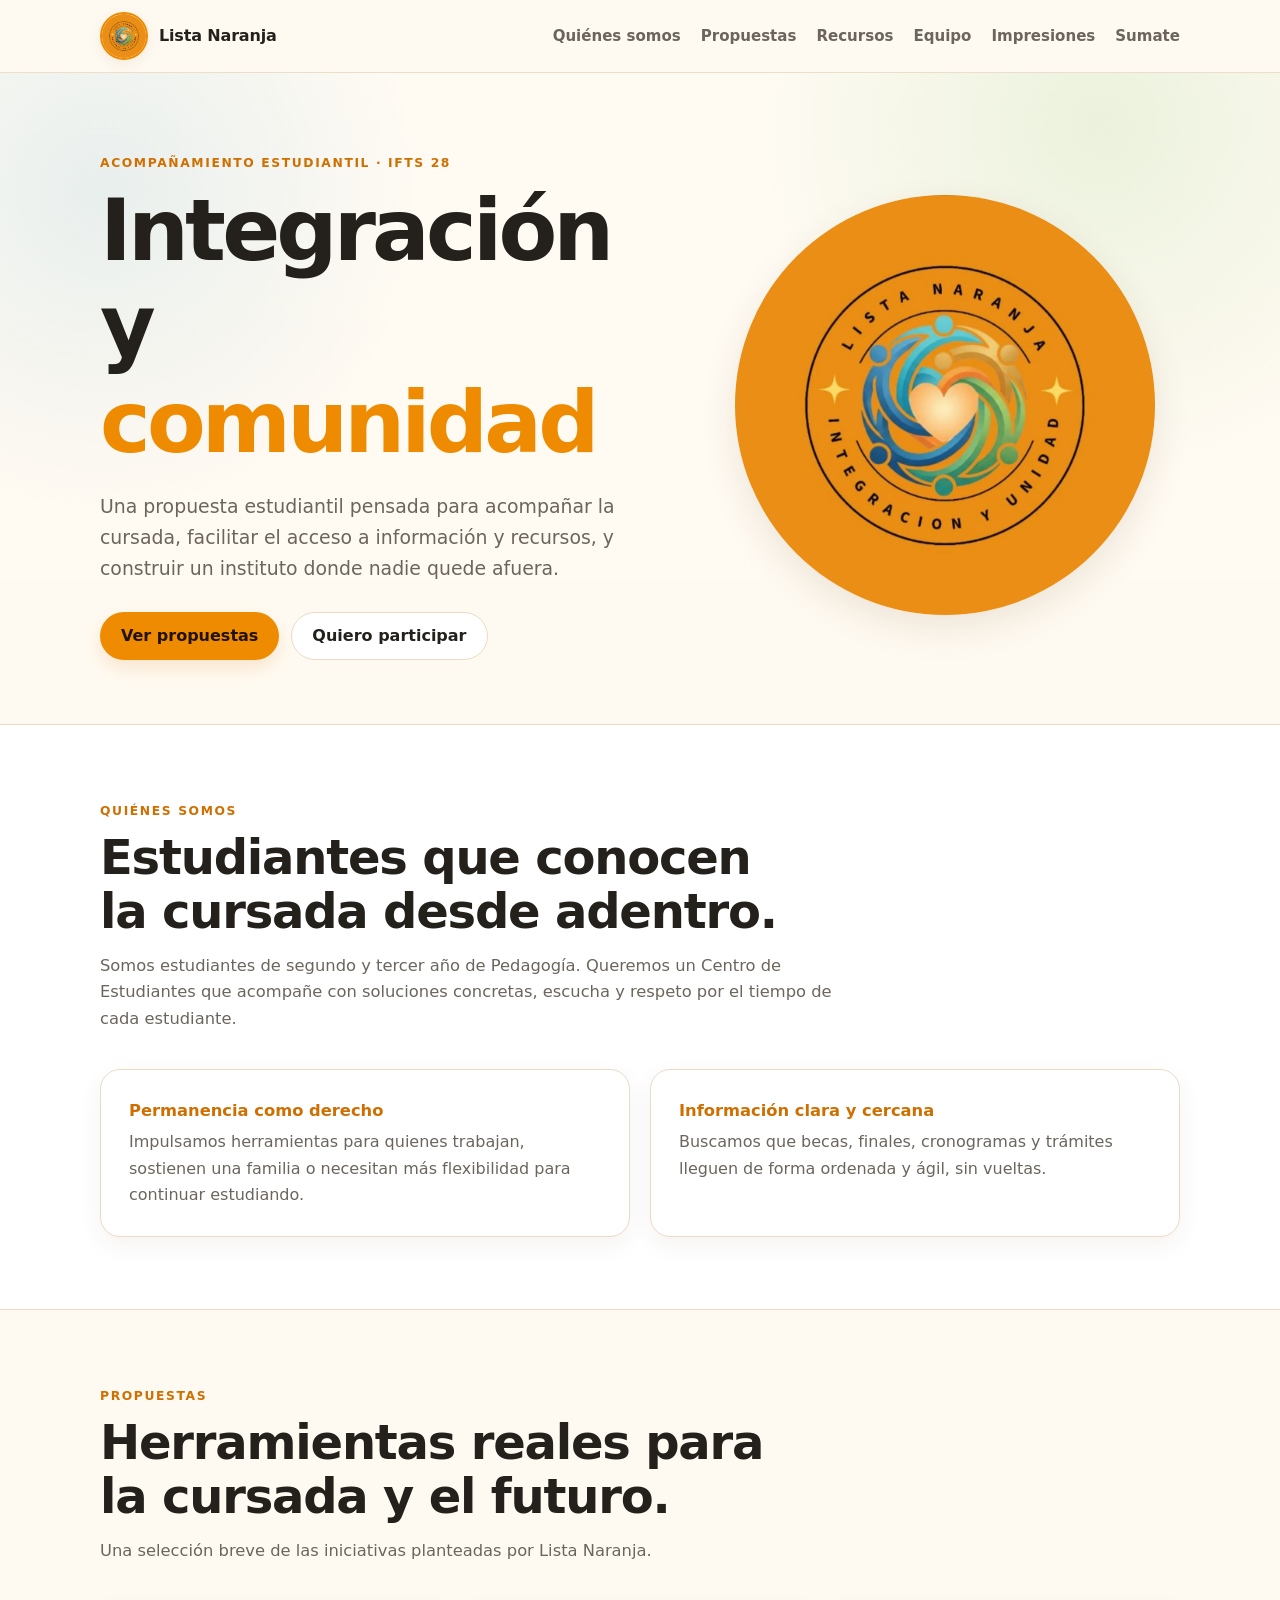
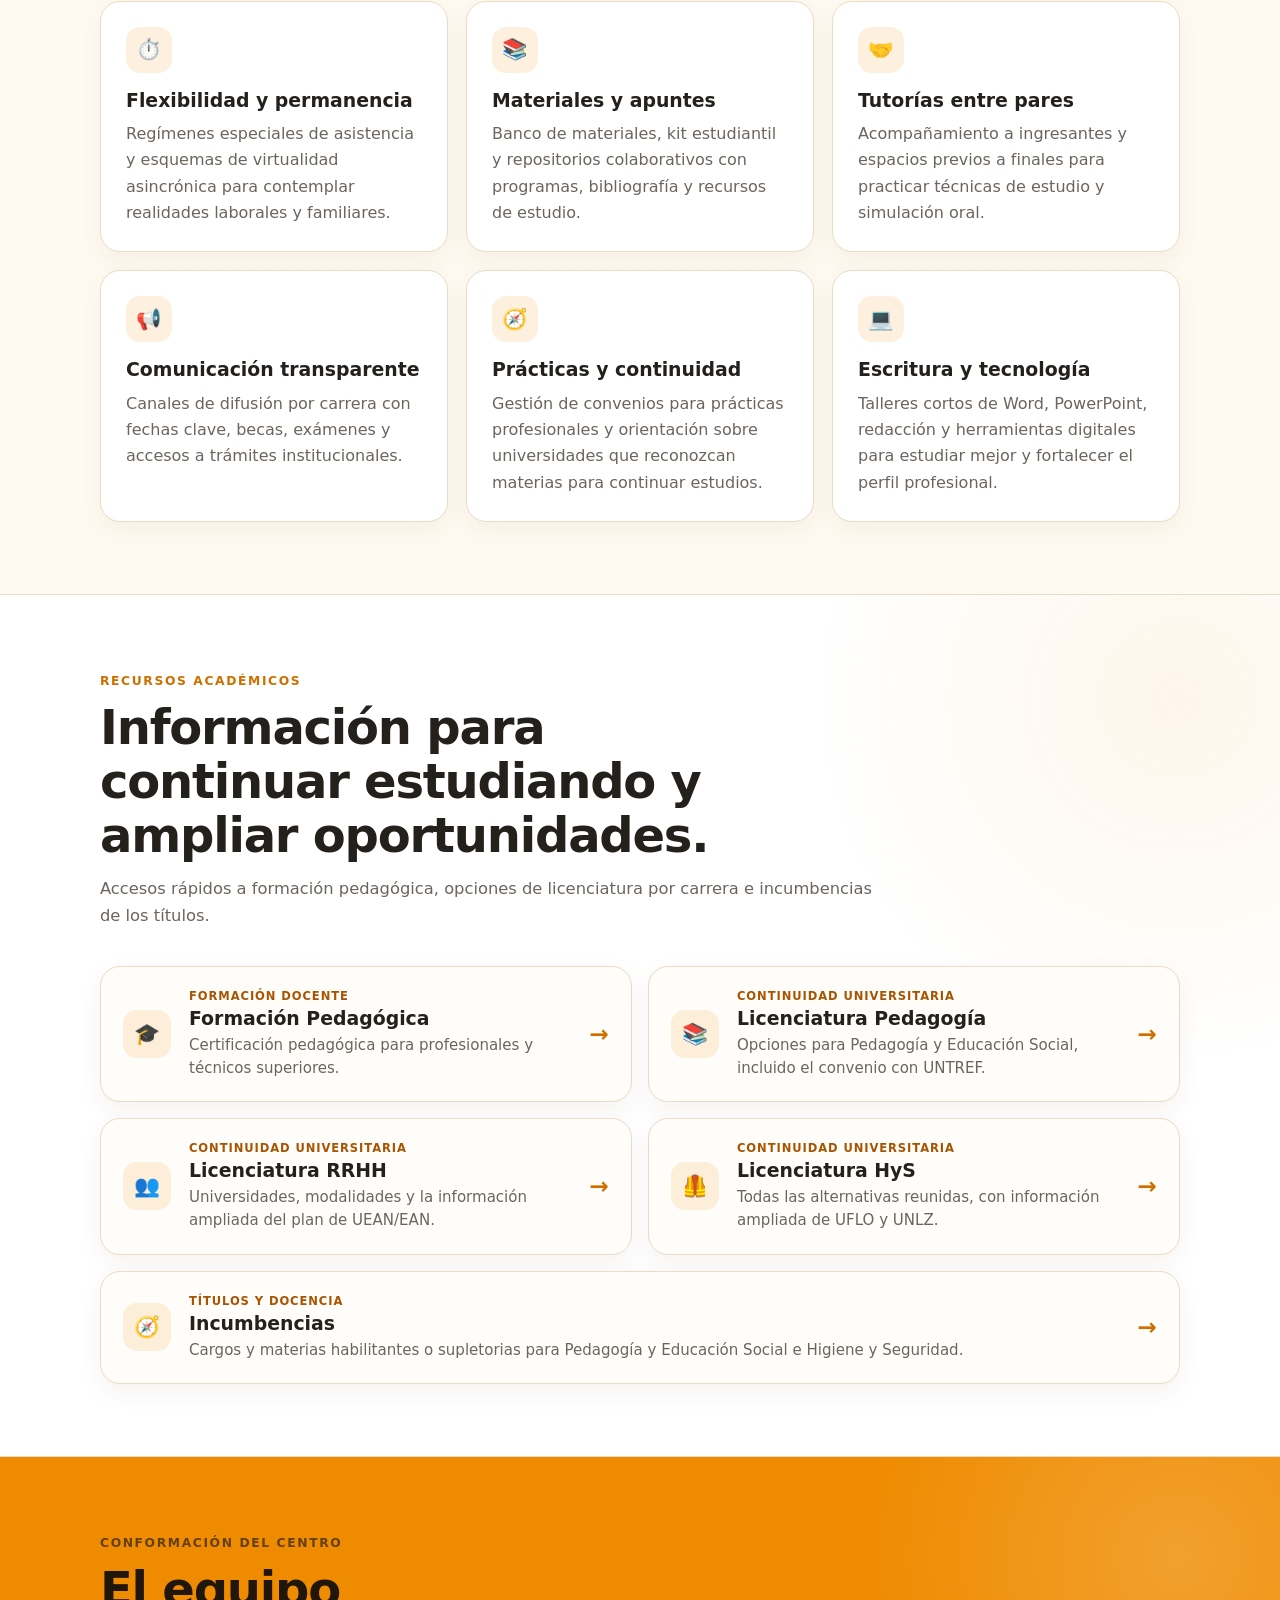
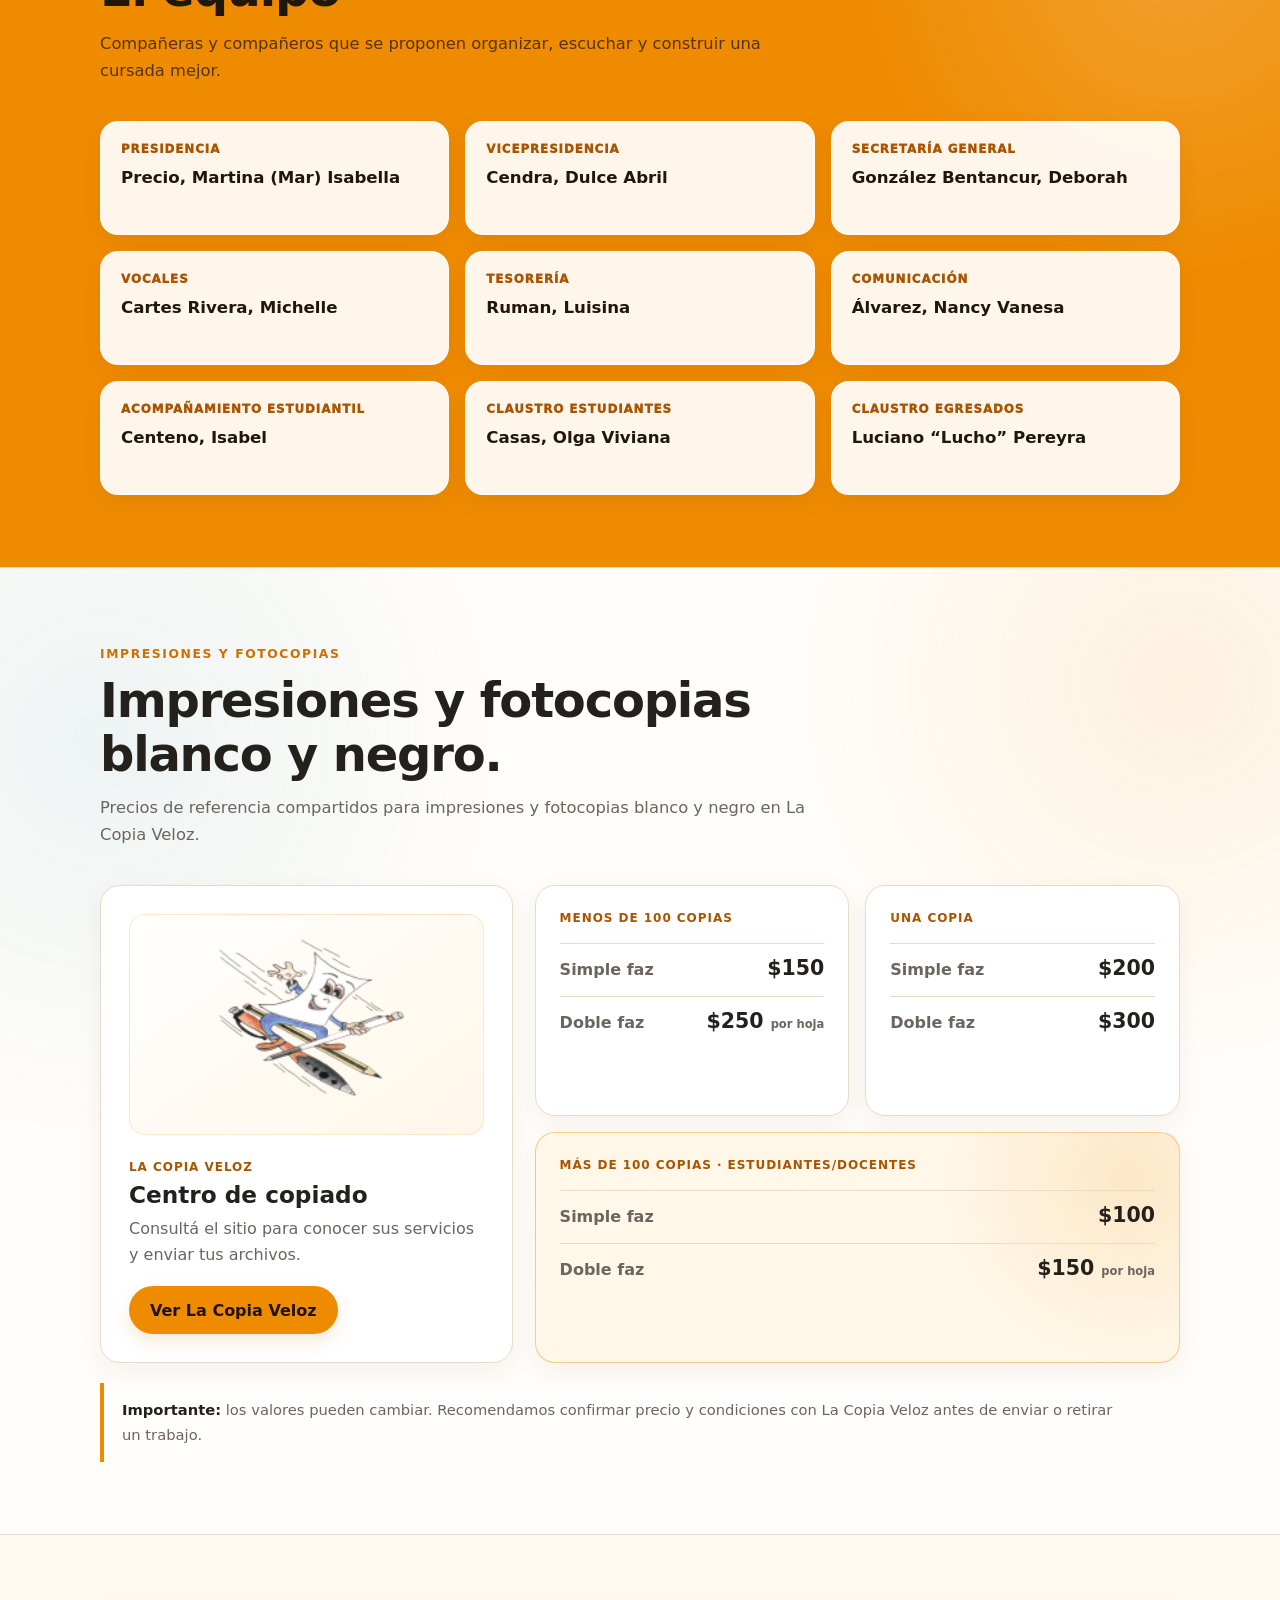
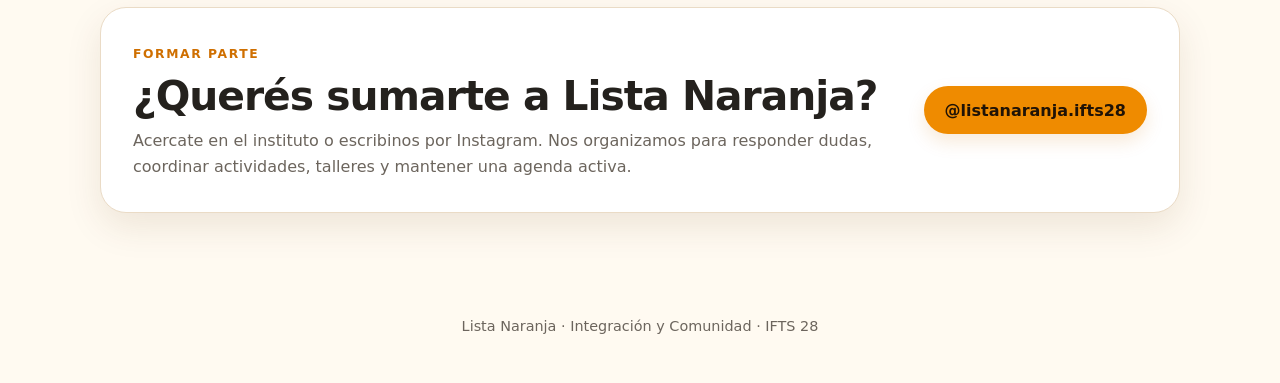
==== index.html @ 94fb37a9 "Add files via upload" ====
<!doctype html>
<html lang="es">
<head>
  <link rel="icon" type="image/png" href="assets/logo.png">
  <meta charset="utf-8" />
  <meta name="viewport" content="width=device-width, initial-scale=1" />
  <meta name="description" content="Lista Naranja — Integración y Comunidad. Propuestas de acompañamiento estudiantil para IFTS 28." />
  <title>Lista Naranja | Integración y Comunidad</title>
  <link rel="stylesheet" href="styles.css" />
</head>
<body class="home-page">
  <header>
    <div class="wrap">
      <nav aria-label="Navegación principal">
        <a class="brand" href="#inicio">
          <img src="assets/logo.png" alt="Logo de Lista Naranja" />
          <span>Lista Naranja</span>
        </a>
        <div class="links">
          <a href="#somos">Quiénes somos</a>
          <a href="#propuestas">Propuestas</a>
          <a href="#recursos">Recursos</a>
          <a href="#equipo">Equipo</a>
          <a href="#impresiones">Impresiones</a>
          <a href="#sumate">Sumate</a>
        </div>
      </nav>
    </div>
  </header>
  <main>
    <section class="hero" id="inicio">
      <div class="wrap hero-grid">
        <div>
          <span class="eyebrow">Acompañamiento estudiantil · IFTS 28</span>
          <h1>Integración<br />y <span>comunidad</span></h1>
          <p>Una propuesta estudiantil pensada para acompañar la cursada, facilitar el acceso a información y recursos, y construir un instituto donde nadie quede afuera.</p>
          <div class="actions">
            <a class="btn btn-primary" href="#propuestas">Ver propuestas</a>
            <a class="btn btn-secondary" href="#sumate">Quiero participar</a>
          </div>
        </div>
        <div>
          <img class="hero-logo" src="assets/logo.png" alt="Lista Naranja — Integración y Unidad" />
        </div>
      </div>
    </section>
    <section class="about" id="somos">
      <div class="wrap">
        <div class="section-head">
          <span class="eyebrow">Quiénes somos</span>
          <h2>Estudiantes que conocen la cursada desde adentro.</h2>
          <p>Somos estudiantes de segundo y tercer año de Pedagogía. Queremos un Centro de Estudiantes que acompañe con soluciones concretas, escucha y respeto por el tiempo de cada estudiante.</p>
        </div>
        <div class="about-grid">
          <div class="panel">
            <strong>Permanencia como derecho</strong>
            <p>Impulsamos herramientas para quienes trabajan, sostienen una familia o necesitan más flexibilidad para continuar estudiando.</p>
          </div>
          <div class="panel">
            <strong>Información clara y cercana</strong>
            <p>Buscamos que becas, finales, cronogramas y trámites lleguen de forma ordenada y ágil, sin vueltas.</p>
          </div>
        </div>
      </div>
    </section>
    <section id="propuestas">
      <div class="wrap">
        <div class="section-head">
          <span class="eyebrow">Propuestas</span>
          <h2>Herramientas reales para la cursada y el futuro.</h2>
          <p>Una selección breve de las iniciativas planteadas por Lista Naranja.</p>
        </div>
        <div class="cards">
          <article class="card">
            <div class="icon">⏱️</div>
            <h3>Flexibilidad y permanencia</h3>
            <p>Regímenes especiales de asistencia y esquemas de virtualidad asincrónica para contemplar realidades laborales y familiares.</p>
          </article>
          <article class="card">
            <div class="icon">📚</div>
            <h3>Materiales y apuntes</h3>
            <p>Banco de materiales, kit estudiantil y repositorios colaborativos con programas, bibliografía y recursos de estudio.</p>
          </article>
          <article class="card">
            <div class="icon">🤝</div>
            <h3>Tutorías entre pares</h3>
            <p>Acompañamiento a ingresantes y espacios previos a finales para practicar técnicas de estudio y simulación oral.</p>
          </article>
          <article class="card">
            <div class="icon">📢</div>
            <h3>Comunicación transparente</h3>
            <p>Canales de difusión por carrera con fechas clave, becas, exámenes y accesos a trámites institucionales.</p>
          </article>
          <article class="card">
            <div class="icon">🧭</div>
            <h3>Prácticas y continuidad</h3>
            <p>Gestión de convenios para prácticas profesionales y orientación sobre universidades que reconozcan materias para continuar estudios.</p>
          </article>
          <article class="card">
            <div class="icon">💻</div>
            <h3>Escritura y tecnología</h3>
            <p>Talleres cortos de Word, PowerPoint, redacción y herramientas digitales para estudiar mejor y fortalecer el perfil profesional.</p>
          </article>
        </div>
      </div>
    </section>

    <section class="academic-resources" id="recursos">
      <div class="wrap">
        <div class="section-head">
          <span class="eyebrow">Recursos académicos</span>
          <h2>Información para continuar estudiando y ampliar oportunidades.</h2>
          <p>Accesos rápidos a formación pedagógica, opciones de licenciatura por carrera e incumbencias de los títulos.</p>
        </div>
        <div class="academic-links">
          <a class="academic-link-card" href="formacion-pedagogica.html">
            <span class="academic-icon" aria-hidden="true">🎓</span>
            <div>
              <span class="resource-type">Formación docente</span>
              <h3>Formación Pedagógica</h3>
              <p>Certificación pedagógica para profesionales y técnicos superiores.</p>
            </div>
            <span class="resource-arrow" aria-hidden="true">→</span>
          </a>
          <a class="academic-link-card" href="licenciatura-pedagogia.html">
            <span class="academic-icon" aria-hidden="true">📚</span>
            <div>
              <span class="resource-type">Continuidad universitaria</span>
              <h3>Licenciatura Pedagogía</h3>
              <p>Opciones para Pedagogía y Educación Social, incluido el convenio con UNTREF.</p>
            </div>
            <span class="resource-arrow" aria-hidden="true">→</span>
          </a>
          <a class="academic-link-card" href="licenciatura-rrhh.html">
            <span class="academic-icon" aria-hidden="true">👥</span>
            <div>
              <span class="resource-type">Continuidad universitaria</span>
              <h3>Licenciatura RRHH</h3>
              <p>Universidades, modalidades y la información ampliada del plan de UEAN/EAN.</p>
            </div>
            <span class="resource-arrow" aria-hidden="true">→</span>
          </a>
          <a class="academic-link-card" href="licenciatura-hys.html">
            <span class="academic-icon" aria-hidden="true">🦺</span>
            <div>
              <span class="resource-type">Continuidad universitaria</span>
              <h3>Licenciatura HyS</h3>
              <p>Todas las alternativas reunidas, con información ampliada de UFLO y UNLZ.</p>
            </div>
            <span class="resource-arrow" aria-hidden="true">→</span>
          </a>
          <a class="academic-link-card academic-link-card-wide" href="incumbencias.html">
            <span class="academic-icon" aria-hidden="true">🧭</span>
            <div>
              <span class="resource-type">Títulos y docencia</span>
              <h3>Incumbencias</h3>
              <p>Cargos y materias habilitantes o supletorias para Pedagogía y Educación Social e Higiene y Seguridad.</p>
            </div>
            <span class="resource-arrow" aria-hidden="true">→</span>
          </a>
        </div>
      </div>
    </section>

    <section class="team" id="equipo">
      <div class="wrap">
        <div class="section-head">
          <span class="eyebrow">Conformación del centro</span>
          <h2>El equipo</h2>
          <p>Compañeras y compañeros que se proponen organizar, escuchar y construir una cursada mejor.</p>
        </div>
        <div class="team-grid">
          <div class="person"><span class="role">Presidencia</span><b>Precio, Martina (Mar) Isabella</b></div>
          <div class="person"><span class="role">Vicepresidencia</span><b>Cendra, Dulce Abril</b></div>
          <div class="person"><span class="role">Secretaría General</span><b>González Bentancur, Deborah</b></div>
          <div class="person"><span class="role">Vocales</span><b>Cartes Rivera, Michelle</b></div>
          <div class="person"><span class="role">Tesorería</span><b>Ruman, Luisina</b></div>
          <div class="person"><span class="role">Comunicación</span><b>Álvarez, Nancy Vanesa</b></div>
          <div class="person"><span class="role">Acompañamiento Estudiantil</span><b>Centeno, Isabel</b></div>
          <div class="person"><span class="role">Claustro Estudiantes</span><b>Casas, Olga Viviana</b></div>
          <div class="person"><span class="role">Claustro Egresados</span><b>Luciano “Lucho” Pereyra</b></div>
        </div>
      </div>
    </section>

    <section class="print-partner" id="impresiones">
      <div class="wrap">
        <div class="section-head">
          <span class="eyebrow">Impresiones y fotocopias</span>
          <h2>Impresiones y fotocopias blanco y negro.</h2>
          <p>Precios de referencia compartidos para impresiones y fotocopias blanco y negro en La Copia Veloz.</p>
        </div>

        <div class="print-partner-grid">
          <div class="print-partner-info">
            <div class="print-logo-box">
              <img src="assets/la-copia-veloz.png" alt="Logo de La Copia Veloz" />
            </div>
            <div>
              <span class="print-partner-label">La Copia Veloz</span>
              <h3>Centro de copiado</h3>
              <p>Consultá el sitio para conocer sus servicios y enviar tus archivos.</p>
              <div class="actions print-actions">
                <a class="btn btn-primary" href="https://www.lacopiaveloz.com/#NUESTROSSERVICIOS" target="_blank" rel="noopener noreferrer">Ver La Copia Veloz</a>
              </div>
            </div>
          </div>

          <div class="print-price-grid" aria-label="Precios de impresiones y fotocopias blanco y negro">
            <article class="print-price-card">
              <span class="print-price-kicker">Menos de 100 copias</span>
              <div class="print-price-row">
                <span>Simple faz</span>
                <strong>$150</strong>
              </div>
              <div class="print-price-row">
                <span>Doble faz</span>
                <strong>$250 <small>por hoja</small></strong>
              </div>
            </article>

            <article class="print-price-card">
              <span class="print-price-kicker">Una copia</span>
              <div class="print-price-row">
                <span>Simple faz</span>
                <strong>$200</strong>
              </div>
              <div class="print-price-row">
                <span>Doble faz</span>
                <strong>$300</strong>
              </div>
            </article>

            <article class="print-price-card print-price-card-featured">
              <span class="print-price-kicker">Más de 100 copias · estudiantes/docentes</span>
              <div class="print-price-row">
                <span>Simple faz</span>
                <strong>$100</strong>
              </div>
              <div class="print-price-row">
                <span>Doble faz</span>
                <strong>$150 <small>por hoja</small></strong>
              </div>
            </article>
          </div>
        </div>

        <p class="print-note"><strong>Importante:</strong> los valores pueden cambiar. Recomendamos confirmar precio y condiciones con La Copia Veloz antes de enviar o retirar un trabajo.</p>
      </div>
    </section>
    <section id="sumate">
      <div class="wrap">
        <div class="join-box">
          <div>
            <span class="eyebrow">Formar parte</span>
            <h2>¿Querés sumarte a Lista Naranja?</h2>
            <p>Acercate en el instituto o escribinos por Instagram. Nos organizamos para responder dudas, coordinar actividades, talleres y mantener una agenda activa.</p>
          </div>
          <a class="btn btn-primary" href="https://www.instagram.com/listanaranja.ifts28/" target="_blank" rel="noopener noreferrer">@listanaranja.ifts28</a>
        </div>
      </div>
    </section>
  </main>
  <footer>
    <div class="wrap">Lista Naranja · Integración y Comunidad · IFTS 28</div>
  </footer>
</body>
</html>
---- styles.css ----
:root {
  --orange-50: #fff7e8;
  --orange-100: #ffedc7;
  --orange-400: #f5a21a;
  --orange-500: #ef8b00;
  --orange-600: #cf6f00;
  --orange-700: #a95400;
  --cream: #fffaf1;
  --surface: #ffffff;
  --surface-soft: #fffdf9;
  --ink: #24211d;
  --muted: #6c655d;
  --line: #eadbc6;
  --green: #66b447;
  --blue: #2187bd;
  --shadow-sm: 0 8px 24px rgba(84, 52, 14, 0.06);
  --shadow-md: 0 14px 36px rgba(84, 52, 14, 0.10);
  --radius-sm: 14px;
  --radius-md: 20px;
  --radius-lg: 26px;
  --content: 1080px;
  --header-height: 72px;
  --transition: 180ms ease;
}
* {
  box-sizing: border-box;
}

html {
  scroll-behavior: smooth;
  scroll-padding-top: calc(var(--header-height) + 18px);
}

body {
  margin: 0;
  color: var(--ink);
  background: var(--cream);
  font-family: Inter, ui-sans-serif, system-ui, -apple-system, BlinkMacSystemFont, "Segoe UI", sans-serif;
  font-size: 16px;
  line-height: 1.65;
  text-rendering: optimizeLegibility;
}

body::selection {
  background: var(--orange-100);
  color: var(--ink);
}

img {
  display: block;
  max-width: 100%;
}
a {
  color: inherit;
}

button,
a {
  -webkit-tap-highlight-color: transparent;
}

:focus-visible {
  outline: 3px solid rgba(33, 135, 189, 0.35);
  outline-offset: 3px;
}

.wrap {
  width: min(var(--content), calc(100% - 32px));
  margin-inline: auto;
}

header {
  position: sticky;
  top: 0;
  z-index: 50;
  border-bottom: 1px solid rgba(234, 219, 198, 0.9);
  background: rgba(255, 250, 241, 0.94);
  backdrop-filter: blur(14px);
  -webkit-backdrop-filter: blur(14px);
}
nav {
  min-height: var(--header-height);
  display: flex;
  align-items: center;
  justify-content: space-between;
  gap: 24px;
}

.brand {
  display: inline-flex;
  align-items: center;
  gap: 11px;
  flex: 0 0 auto;
  color: var(--ink);
  text-decoration: none;
  font-weight: 900;
  letter-spacing: -0.01em;
}

.brand img {
  width: 48px;
  height: 48px;
  border: 2px solid var(--orange-500);
  border-radius: 50%;
  object-fit: cover;
  box-shadow: 0 4px 14px rgba(84, 52, 14, 0.08);
}
.links {
  display: flex;
  align-items: center;
  justify-content: flex-end;
  flex-wrap: wrap;
  gap: 8px 20px;
}

.links a,
.back-link {
  color: var(--muted);
  text-decoration: none;
  font-size: 0.94rem;
  font-weight: 780;
  transition: color var(--transition), background var(--transition);
}

.links a:hover,
.back-link:hover {
  color: var(--orange-700);
}

.back-link {
  color: var(--orange-600);
}

main {
  overflow: clip;
}

section {
  padding: 72px 0;
}
.hero {
  padding: 76px 0 64px;
  background:
    radial-gradient(circle at 86% 8%, rgba(102, 180, 71, 0.13), transparent 28%),
    radial-gradient(circle at 8% 18%, rgba(33, 135, 189, 0.10), transparent 25%),
    linear-gradient(180deg, rgba(255, 255, 255, 0.16), rgba(255, 255, 255, 0));
}

.hero-grid {
  display: grid;
  grid-template-columns: minmax(0, 1.08fr) minmax(280px, 0.92fr);
  align-items: center;
  gap: 58px;
}
.eyebrow {
  display: inline-block;
  margin-bottom: 12px;
  color: var(--orange-600);
  font-size: 0.77rem;
  font-weight: 900;
  letter-spacing: 0.13em;
  line-height: 1.3;
  text-transform: uppercase;
}

h1,
h2,
h3 {
  margin-top: 0;
  color: var(--ink);
  line-height: 1.12;
  text-wrap: balance;
}

h1 {
  margin-bottom: 20px;
  font-size: clamp(2.7rem, 7vw, 5.35rem);
  letter-spacing: -0.045em;
}

h1 span {
  color: var(--orange-500);
}
h2 {
  margin-bottom: 14px;
  font-size: clamp(1.85rem, 4vw, 3rem);
  letter-spacing: -0.025em;
}

h3 {
  margin-bottom: 10px;
  font-size: 1.18rem;
}

p {
  text-wrap: pretty;
}

.hero p {
  max-width: 720px;
  margin: 0 0 28px;
  color: var(--muted);
  font-size: clamp(1.03rem, 2vw, 1.18rem);
}

.hero-logo {
  width: min(420px, 88vw);
  margin-inline: auto;
  border-radius: 50%;
  box-shadow: var(--shadow-md);
}

.actions {
  display: flex;
  flex-wrap: wrap;
  align-items: center;
  gap: 12px;
}
.btn {
  display: inline-flex;
  min-height: 48px;
  align-items: center;
  justify-content: center;
  padding: 0 20px;
  border: 1px solid transparent;
  border-radius: 999px;
  text-decoration: none;
  font-weight: 900;
  line-height: 1.2;
  text-align: center;
  transition: transform var(--transition), box-shadow var(--transition), background var(--transition), border-color var(--transition), color var(--transition);
}

.btn:hover {
  transform: translateY(-1px);
}
.btn-primary {
  background: var(--orange-500);
  color: #201306;
  box-shadow: 0 8px 18px rgba(207, 111, 0, 0.15);
}

.btn-primary:hover {
  background: var(--orange-400);
  box-shadow: 0 10px 22px rgba(207, 111, 0, 0.20);
}

.btn-secondary {
  border-color: var(--line);
  background: var(--surface);
  color: var(--ink);
}

.btn-secondary:hover {
  border-color: var(--orange-500);
  background: var(--orange-50);
}

.section-head {
  max-width: 780px;
  margin-bottom: 36px;
}
.section-head p {
  margin: 0;
  color: var(--muted);
  font-size: 1.02rem;
}

.about {
  border-top: 1px solid var(--line);
  border-bottom: 1px solid var(--line);
  background: var(--surface);
}

.about-grid,
.cards,
.team-grid,
.content-grid {
  display: grid;
}

.about-grid {
  grid-template-columns: repeat(2, minmax(0, 1fr));
  gap: 20px;
}

.panel,
.card,
.person,
.join-box,
.contact {
  border: 1px solid var(--line);
  background: var(--surface);
  box-shadow: var(--shadow-sm);
}
.panel,
.card {
  border-radius: var(--radius-md);
}

.panel {
  padding: 28px;
}

.panel strong {
  display: block;
  margin-bottom: 4px;
  color: var(--orange-600);
  font-size: 1.02rem;
}

.panel p,
.card p,
.contact p,
.join-box p {
  margin: 0;
  color: var(--muted);
}

.cards {
  grid-template-columns: repeat(3, minmax(0, 1fr));
  gap: 18px;
}

.card {
  padding: 25px;
  transition: transform var(--transition), box-shadow var(--transition), border-color var(--transition);
}
.card:hover {
  transform: translateY(-2px);
  border-color: rgba(239, 139, 0, 0.42);
  box-shadow: var(--shadow-md);
}

.icon {
  width: 46px;
  height: 46px;
  display: grid;
  place-items: center;
  margin-bottom: 17px;
  border-radius: var(--radius-sm);
  background: rgba(239, 139, 0, 0.13);
  font-size: 1.28rem;
  line-height: 1;
}

.card ul {
  margin: 0;
  padding-left: 1.2rem;
}

.card p + ul {
  margin-top: 12px;
}

.card li + li {
  margin-top: 8px;
}
.card li::marker {
  color: var(--orange-600);
}

.team {
  background:
    radial-gradient(circle at 92% 14%, rgba(255, 255, 255, 0.18), transparent 24%),
    var(--orange-500);
  color: #21160a;
}

.team .eyebrow {
  color: #65400f;
}

.team .section-head h2 {
  color: #21160a;
}

.team .section-head p {
  color: rgba(33, 22, 10, 0.74);
}

.team-grid {
  grid-template-columns: repeat(3, minmax(0, 1fr));
  gap: 16px;
}
.person {
  min-height: 114px;
  padding: 20px;
  border-color: rgba(255, 255, 255, 0.72);
  border-radius: 18px;
  background: rgba(255, 255, 255, 0.92);
  box-shadow: 0 8px 20px rgba(107, 55, 0, 0.08);
}

.role {
  display: block;
  margin-bottom: 7px;
  color: var(--orange-700);
  font-size: 0.74rem;
  font-weight: 950;
  letter-spacing: 0.08em;
  line-height: 1.35;
  text-transform: uppercase;
}

.person b {
  font-size: 1.04rem;
  line-height: 1.35;
}
.join-box,
.contact {
  display: grid;
  grid-template-columns: minmax(0, 1fr) auto;
  align-items: center;
  gap: 26px;
  padding: 32px;
  border-radius: var(--radius-lg);
  box-shadow: var(--shadow-md);
}

.join-box h2,
.contact h2 {
  margin-bottom: 8px;
  font-size: clamp(1.75rem, 4vw, 2.55rem);
}

footer {
  padding: 30px 0 44px;
  color: var(--muted);
  font-size: 0.9rem;
  text-align: center;
}

/* Página de Formación Pedagógica
   Comparte el mismo ancho y ritmo general que la portada. */
.info-page .hero h1 {
  max-width: 920px;
  font-size: clamp(2.35rem, 6vw, 4.55rem);
}

.info-page .hero p {
  margin-bottom: 0;
}

.info-page main {
  padding-bottom: 72px;
}

.info-content {
  padding-top: 72px;
}

.content-grid {
  grid-template-columns: repeat(2, minmax(0, 1fr));
  gap: 20px;
  margin-top: 0;
}

.content-grid .card {
  height: 100%;
}

.card.wide {
  grid-column: 1 / -1;
}
.notice {
  margin-top: 20px;
  padding: 22px 24px;
  border: 1px solid rgba(169, 84, 0, 0.14);
  border-radius: var(--radius-md);
  background: var(--orange-500);
  color: #21160a;
  box-shadow: var(--shadow-sm);
}

.notice strong {
  display: block;
  margin-bottom: 3px;
}

.contact {
  margin-top: 20px;
}

.contact p {
  margin: 4px 0;
}

.contact a:not(.btn) {
  color: var(--orange-700);
  font-weight: 800;
  text-decoration-thickness: 1px;
  text-underline-offset: 3px;
}
.contact .actions {
  justify-content: flex-end;
}

@media (max-width: 860px) {
  .hero {
    padding-top: 52px;
  }

  .hero-grid,
  .about-grid,
  .join-box,
  .contact {
    grid-template-columns: 1fr;
  }

  .hero-grid {
    gap: 34px;
  }

  .hero-logo {
    width: min(340px, 80vw);
  }

  .cards,
  .team-grid,
  .content-grid {
    grid-template-columns: repeat(2, minmax(0, 1fr));
  }

  .contact .actions {
    justify-content: flex-start;
  }
}
@media (max-width: 640px) {
  :root {
    --header-height: 64px;
  }

  .wrap {
    width: min(100% - 24px, var(--content));
  }

  nav {
    min-height: 64px;
    padding: 10px 0;
    align-items: center;
  }

  .brand img {
    width: 42px;
    height: 42px;
  }

  .brand span {
    display: none;
  }

  .links {
    gap: 6px 12px;
  }

  .links a,
  .back-link {
    font-size: 0.82rem;
  }

  section {
    padding: 56px 0;
  }

  .info-content {
    padding-top: 56px;
  }
  .hero {
    padding: 46px 0 50px;
  }

  h1 {
    font-size: clamp(2.45rem, 14vw, 4rem);
  }

  .info-page .hero h1 {
    font-size: clamp(2.2rem, 11vw, 3.4rem);
  }

  .cards,
  .team-grid,
  .content-grid {
    grid-template-columns: 1fr;
  }

  .card.wide {
    grid-column: auto;
  }

  .panel,
  .card,
  .person {
    padding: 21px;
  }

  .join-box,
  .contact {
    padding: 24px;
  }

  .hero .actions .btn,
  .contact .actions .btn,
  .join-box > .btn {
    width: 100%;
  }
}
@media (prefers-reduced-motion: reduce) {
  html {
    scroll-behavior: auto;
  }

  *,
  *::before,
  *::after {
    transition-duration: 0.01ms !important;
    animation-duration: 0.01ms !important;
    animation-iteration-count: 1 !important;
  }
}


/* Planes de estudio */
.study-plan-grid {
  display: grid;
  grid-template-columns: repeat(2, minmax(0, 1fr));
  gap: 24px;
  margin-top: 32px;
  align-items: stretch;
}
.study-plan-image {
  margin: 0;
  padding: 12px;
  border: 1px solid var(--line);
  border-radius: var(--radius-md);
  background: var(--surface);
  box-shadow: var(--shadow-sm);
  text-align: center;
  display: grid;
  grid-template-rows: 1fr auto;
}

.study-plan-image img {
  display: block;
  width: 100%;
  aspect-ratio: 0.92 / 1;
  height: auto;
  object-fit: contain;
  object-position: center top;
  background: #fff;
  border-radius: calc(var(--radius-md) - 8px);
}
.study-plan-image figcaption {
  margin-top: 10px;
  color: var(--muted);
  font-size: 0.9rem;
}

@media (max-width: 760px) {
  .study-plan-grid {
    grid-template-columns: 1fr;
    gap: 18px;
  }
}


/* Plan de estudios - Licenciatura RRHH */
.academic-plan-section {
  padding: 72px 0 0;
}

.curriculum-grid {
  display: grid;
  grid-template-columns: repeat(2, minmax(0, 1fr));
  gap: 20px;
}

.curriculum-card {
  height: 100%;
}
.year-badge {
  display: inline-flex;
  align-items: center;
  width: fit-content;
  margin-bottom: 18px;
  padding: 7px 12px;
  border-radius: 999px;
  background: var(--orange-100);
  color: var(--orange-700);
  font-size: 0.78rem;
  font-weight: 900;
  letter-spacing: 0.08em;
  text-transform: uppercase;
}

.curriculum-card ol {
  margin: 0;
  padding-left: 1.45rem;
}

.curriculum-card li {
  padding: 4px 0 4px 5px;
}

@media (max-width: 760px) {
  .curriculum-grid {
    grid-template-columns: 1fr;
  }
  .academic-plan-section {
    padding-top: 56px;
  }
}


/* Listados de optativas */
.option-list-grid {
  display: grid;
  grid-template-columns: repeat(3, minmax(0, 1fr));
  gap: 18px 28px;
}

.option-list-grid ul {
  margin: 0;
  padding-left: 1.25rem;
}

@media (max-width: 760px) {
  .option-list-grid {
    grid-template-columns: 1fr;
    gap: 8px;
  }
}
/* Plan de estudios - Licenciatura HyS UNLZ */
.course-hours {
  float: right;
  margin-left: 12px;
  color: var(--text-soft);
  font-size: 0.9rem;
  font-weight: 800;
  white-space: nowrap;
}

.wide-plan-card {
  grid-column: 1 / -1;
}

.professional-scope ul {
  columns: 2;
  column-gap: 42px;
}

.professional-scope li {
  break-inside: avoid;
  margin-bottom: 10px;
}

@media (max-width: 760px) {
  .wide-plan-card {
    grid-column: auto;
  }

  .professional-scope ul {
    columns: 1;
  }
  .course-hours {
    float: none;
    display: block;
    margin: 2px 0 0;
  }
}


/* Footer institucional compartido */
footer .footer-row {
  display: flex;
  flex-direction: column;
  align-items: center;
  justify-content: center;
  gap: 12px;
  text-align: center;
}

footer .footer-row p {
  margin: 0;
  text-align: center;
}

footer .footer-row .brand {
  color: var(--ink);
  justify-content: center;
  margin-inline: auto;
}

footer .footer-row .brand img {
  margin-inline: auto;
}
@media (max-width: 640px) {
  footer .footer-row {
    gap: 10px;
    text-align: center;
  }

  footer .footer-row .brand span {
    display: inline;
  }
}



/* Recursos académicos del inicio */
.academic-resources {
  border-top: 1px solid var(--line);
  border-bottom: 1px solid var(--line);
  background:
    radial-gradient(circle at 92% 12%, rgba(239, 139, 0, 0.08), transparent 26%),
    var(--surface);
}
.academic-links {
  display: grid;
  grid-template-columns: repeat(2, minmax(0, 1fr));
  gap: 16px;
}
.academic-link-card {
  min-width: 0;
  display: grid;
  grid-template-columns: auto minmax(0, 1fr) auto;
  align-items: center;
  gap: 18px;
  padding: 22px;
  border: 1px solid var(--line);
  border-radius: var(--radius-md);
  background: var(--surface-soft);
  color: var(--ink);
  text-decoration: none;
  box-shadow: var(--shadow-sm);
  transition:
    transform var(--transition),
    box-shadow var(--transition),
    border-color var(--transition),
    background var(--transition);
}
.academic-link-card:hover {
  transform: translateY(-2px);
  border-color: rgba(239, 139, 0, 0.48);
  background: var(--orange-50);
  box-shadow: var(--shadow-md);
}

.academic-icon {
  width: 48px;
  height: 48px;
  display: grid;
  place-items: center;
  border-radius: var(--radius-sm);
  background: rgba(239, 139, 0, 0.13);
  font-size: 1.3rem;
}
.resource-type {
  display: block;
  margin-bottom: 4px;
  color: var(--orange-700);
  font-size: 0.72rem;
  font-weight: 900;
  letter-spacing: 0.08em;
  line-height: 1.3;
  text-transform: uppercase;
}

.academic-link-card h3 {
  margin-bottom: 5px;
}

.academic-link-card p {
  margin: 0;
  color: var(--muted);
  font-size: 0.94rem;
  line-height: 1.5;
}

.resource-arrow {
  color: var(--orange-600);
  font-size: 1.45rem;
  font-weight: 900;
  transition: transform var(--transition);
}
.academic-link-card:hover .resource-arrow {
  transform: translateX(3px);
}

@media (max-width: 760px) {
  .academic-links {
    grid-template-columns: 1fr;
  }
}

@media (max-width: 480px) {
  .academic-link-card {
    grid-template-columns: auto minmax(0, 1fr);
  }

  .resource-arrow {
    display: none;
  }
}

/* Apartado La Copia Veloz — portada */
.print-partner {
  border-top: 1px solid var(--line);
  border-bottom: 1px solid var(--line);
  background:
    radial-gradient(circle at 8% 18%, rgba(33, 135, 189, 0.08), transparent 28%),
    radial-gradient(circle at 92% 12%, rgba(239, 139, 0, 0.10), transparent 26%),
    var(--surface-soft);
}

.print-partner-grid {
  display: grid;
  grid-template-columns: minmax(250px, 0.78fr) minmax(0, 1.22fr);
  gap: 22px;
  align-items: stretch;
}

.print-partner-info,
.print-price-card {
  border: 1px solid var(--line);
  border-radius: var(--radius-md);
  background: var(--surface);
  box-shadow: var(--shadow-sm);
}

.print-partner-info {
  display: flex;
  flex-direction: column;
  justify-content: space-between;
  gap: 24px;
  padding: 28px;
}

.print-logo-box {
  min-height: 175px;
  display: grid;
  place-items: center;
  padding: 22px;
  border: 1px solid rgba(239, 139, 0, 0.18);
  border-radius: calc(var(--radius-md) - 4px);
  background: linear-gradient(145deg, #ffffff, var(--orange-50));
}

.print-logo-box img {
  width: min(205px, 72%);
  height: auto;
}

.print-partner-label,
.print-price-kicker {
  display: block;
  color: var(--orange-700);
  font-size: 0.75rem;
  font-weight: 900;
  letter-spacing: 0.08em;
  line-height: 1.35;
  text-transform: uppercase;
}

.print-partner-label {
  margin-bottom: 6px;
}

.print-partner-info h3 {
  margin-bottom: 8px;
  font-size: 1.45rem;
}

.print-partner-info p {
  margin: 0;
  color: var(--muted);
}

.print-actions {
  margin-top: 18px;
}

.print-price-grid {
  display: grid;
  grid-template-columns: repeat(2, minmax(0, 1fr));
  gap: 16px;
}

.print-price-card {
  padding: 24px;
}

.print-price-card-featured {
  grid-column: 1 / -1;
  border-color: rgba(239, 139, 0, 0.40);
  background:
    radial-gradient(circle at 92% 20%, rgba(239, 139, 0, 0.14), transparent 30%),
    var(--orange-50);
}

.print-price-kicker {
  margin-bottom: 17px;
}

.print-price-row {
  display: flex;
  align-items: baseline;
  justify-content: space-between;
  gap: 20px;
  padding: 12px 0;
  border-top: 1px solid var(--line);
}

.print-price-row span {
  color: var(--muted);
  font-weight: 700;
}

.print-price-row strong {
  flex: 0 0 auto;
  color: var(--ink);
  font-size: 1.28rem;
  line-height: 1.2;
  white-space: nowrap;
}

.print-price-row small {
  color: var(--muted);
  font-size: 0.72rem;
  font-weight: 750;
}

.print-note {
  margin: 20px 0 0;
  padding: 15px 18px;
  border-left: 4px solid var(--orange-500);
  border-radius: 0 var(--radius-sm) var(--radius-sm) 0;
  background: rgba(255, 255, 255, 0.72);
  color: var(--muted);
  font-size: 0.92rem;
}

.print-note strong {
  color: var(--ink);
}

@media (max-width: 860px) {
  .print-partner-grid {
    grid-template-columns: 1fr;
  }

  .print-partner-info {
    display: grid;
    grid-template-columns: minmax(180px, 0.72fr) minmax(0, 1fr);
    align-items: center;
  }
}

@media (max-width: 640px) {
  .print-partner-info,
  .print-price-grid {
    grid-template-columns: 1fr;
  }

  .print-partner-info,
  .print-price-card {
    padding: 21px;
  }

  .print-price-card-featured {
    grid-column: auto;
  }

  .print-actions .btn {
    width: 100%;
  }
}

@media (max-width: 430px) {
  .print-price-row {
    align-items: flex-start;
    flex-direction: column;
    gap: 4px;
  }
}

/* Tablas de continuidad universitaria */
.degree-section {
  scroll-margin-top: calc(var(--header-height) + 24px);
}

.degree-section-head {
  display: flex;
  align-items: end;
  justify-content: space-between;
  gap: 20px;
  margin-bottom: 18px;
}

.degree-section-head h2 {
  margin: 5px 0 0;
  font-size: clamp(1.65rem, 3.5vw, 2.4rem);
}

.degree-count {
  flex: 0 0 auto;
  margin-bottom: 4px;
  padding: 7px 12px;
  border-radius: 999px;
  background: var(--orange-100);
  color: var(--orange-700);
  font-size: 0.78rem;
  font-weight: 900;
}

.degree-table-wrap {
  overflow-x: auto;
  border: 1px solid var(--line);
  border-radius: var(--radius-md);
  background: var(--surface);
  box-shadow: var(--shadow-sm);
  scrollbar-width: thin;
  scrollbar-color: var(--orange-400) transparent;
}

.degree-table-wrap:focus-visible {
  outline: 3px solid rgba(33, 135, 189, 0.28);
  outline-offset: 3px;
}

.degree-table {
  width: 100%;
  min-width: 820px;
  border-collapse: collapse;
  font-size: 0.95rem;
  line-height: 1.5;
}

.degree-table th,
.degree-table td {
  padding: 17px 18px;
  border-bottom: 1px solid var(--line);
  text-align: left;
  vertical-align: middle;
}

.degree-table th {
  background: var(--orange-50);
  color: var(--orange-700);
  font-size: 0.76rem;
  font-weight: 950;
  letter-spacing: 0.08em;
  text-transform: uppercase;
}

.degree-table th:nth-child(1),
.degree-table td:nth-child(1) {
  width: 34%;
}

.degree-table th:nth-child(2),
.degree-table td:nth-child(2) {
  width: 30%;
}

.degree-table tbody tr:last-child td {
  border-bottom: 0;
}

.degree-table tbody tr:nth-child(even) {
  background: var(--surface-soft);
}

.degree-table td:first-child,
.degree-table td:nth-child(2) {
  color: var(--ink);
  font-weight: 760;
}

.table-muted {
  color: var(--muted);
  font-weight: 650;
}

.tag {
  display: inline-flex;
  align-items: center;
  margin-right: 6px;
  padding: 3px 8px;
  border-radius: 999px;
  background: rgba(239, 139, 0, 0.12);
  color: var(--orange-700);
  font-size: 0.72rem;
  font-weight: 900;
  line-height: 1.4;
  white-space: nowrap;
}

.tag-public {
  background: rgba(102, 180, 71, 0.14);
  color: #3f7d2d;
}

@media (max-width: 860px) {
  .degree-section-head {
    align-items: flex-start;
  }
}

@media (max-width: 640px) {
  .degree-section-head {
    flex-direction: column;
    gap: 10px;
  }

  .degree-count {
    margin: 0;
  }
}

/* Recursos v3 — continuidad universitaria unificada */
.academic-link-card-wide {
  grid-column: 1 / -1;
}

.continuity-page main {
  padding-bottom: 72px;
}

.continuity-hero {
  background:
    radial-gradient(circle at 88% 16%, rgba(102, 180, 71, 0.14), transparent 28%),
    radial-gradient(circle at 12% 14%, rgba(33, 135, 189, 0.10), transparent 24%),
    linear-gradient(180deg, rgba(255, 255, 255, 0.18), rgba(255, 255, 255, 0));
}

.continuity-hero h1 {
  max-width: 980px;
}

.continuity-hero p {
  max-width: 860px;
}

.continuity-content {
  padding-top: 10px;
}

.continuity-overview,
.degree-section,
.choosing-section,
.detail-block {
  margin-bottom: 72px;
}

.continuity-highlights {
  display: grid;
  grid-template-columns: repeat(3, minmax(0, 1fr));
  gap: 18px;
  margin-bottom: 20px;
}

.continuity-note {
  display: grid;
  grid-template-columns: auto minmax(0, 1fr);
  gap: 16px;
  align-items: start;
  margin: 20px 0;
  padding: 20px 22px;
  border: 1px solid rgba(33, 135, 189, 0.18);
  border-radius: var(--radius-md);
  background: rgba(33, 135, 189, 0.07);
}

.continuity-note-icon {
  width: 38px;
  height: 38px;
  display: grid;
  place-items: center;
  border-radius: 50%;
  background: var(--surface);
}

.continuity-note strong {
  display: block;
  margin-bottom: 3px;
}

.continuity-note p {
  margin: 0;
  color: var(--muted);
}

.compact-head {
  margin-bottom: 22px;
}

.degree-table a {
  color: var(--orange-700);
  font-weight: 850;
  text-decoration-thickness: 1px;
  text-underline-offset: 3px;
}

.degree-row-highlight {
  background: rgba(239, 139, 0, 0.055) !important;
}

.choice-grid {
  display: grid;
  grid-template-columns: repeat(3, minmax(0, 1fr));
  gap: 14px;
}

.choice-item {
  min-width: 0;
  display: flex;
  flex-direction: column;
  gap: 4px;
  padding: 18px 19px;
  border: 1px solid var(--line);
  border-radius: var(--radius-sm);
  background: var(--surface-soft);
  box-shadow: var(--shadow-sm);
}

.choice-item strong {
  color: var(--ink);
  font-size: 0.98rem;
}

.choice-item span {
  color: var(--muted);
  font-size: 0.9rem;
  line-height: 1.45;
}

.detail-block {
  scroll-margin-top: calc(var(--header-height) + 24px);
  padding-top: 6px;
}

.detail-block + .detail-block {
  padding-top: 54px;
  border-top: 1px solid var(--line);
}

.detail-heading {
  display: flex;
  align-items: flex-end;
  justify-content: space-between;
  gap: 24px;
  margin-bottom: 24px;
}

.detail-heading h2 {
  margin-bottom: 8px;
}

.detail-heading p {
  max-width: 760px;
  margin: 0;
  color: var(--muted);
}

.detail-badge {
  flex: 0 0 auto;
  margin-bottom: 4px;
  padding: 7px 12px;
  border-radius: 999px;
  background: var(--orange-100);
  color: var(--orange-700);
  font-size: 0.76rem;
  font-weight: 900;
}

.detail-badge-public {
  background: rgba(102, 180, 71, 0.14);
  color: #3f7d2d;
}

.detail-contact {
  margin-top: 28px;
}

.plan-extra-grid,
.scope-cards {
  margin-top: 20px;
}

.notice-warning {
  border-left-color: #c47a00;
  background: #fff8e8;
}

@media (max-width: 860px) {
  .continuity-highlights,
  .choice-grid {
    grid-template-columns: 1fr;
  }

  .detail-heading {
    align-items: flex-start;
  }
}

@media (max-width: 760px) {
  .academic-link-card-wide {
    grid-column: auto;
  }
}

@media (max-width: 640px) {
  .continuity-page main {
    padding-bottom: 56px;
  }

  .continuity-overview,
  .degree-section,
  .choosing-section,
  .detail-block {
    margin-bottom: 52px;
  }

  .detail-heading {
    flex-direction: column;
    gap: 10px;
  }

  .detail-badge {
    margin: 0;
  }

  .continuity-note {
    padding: 18px;
  }

}
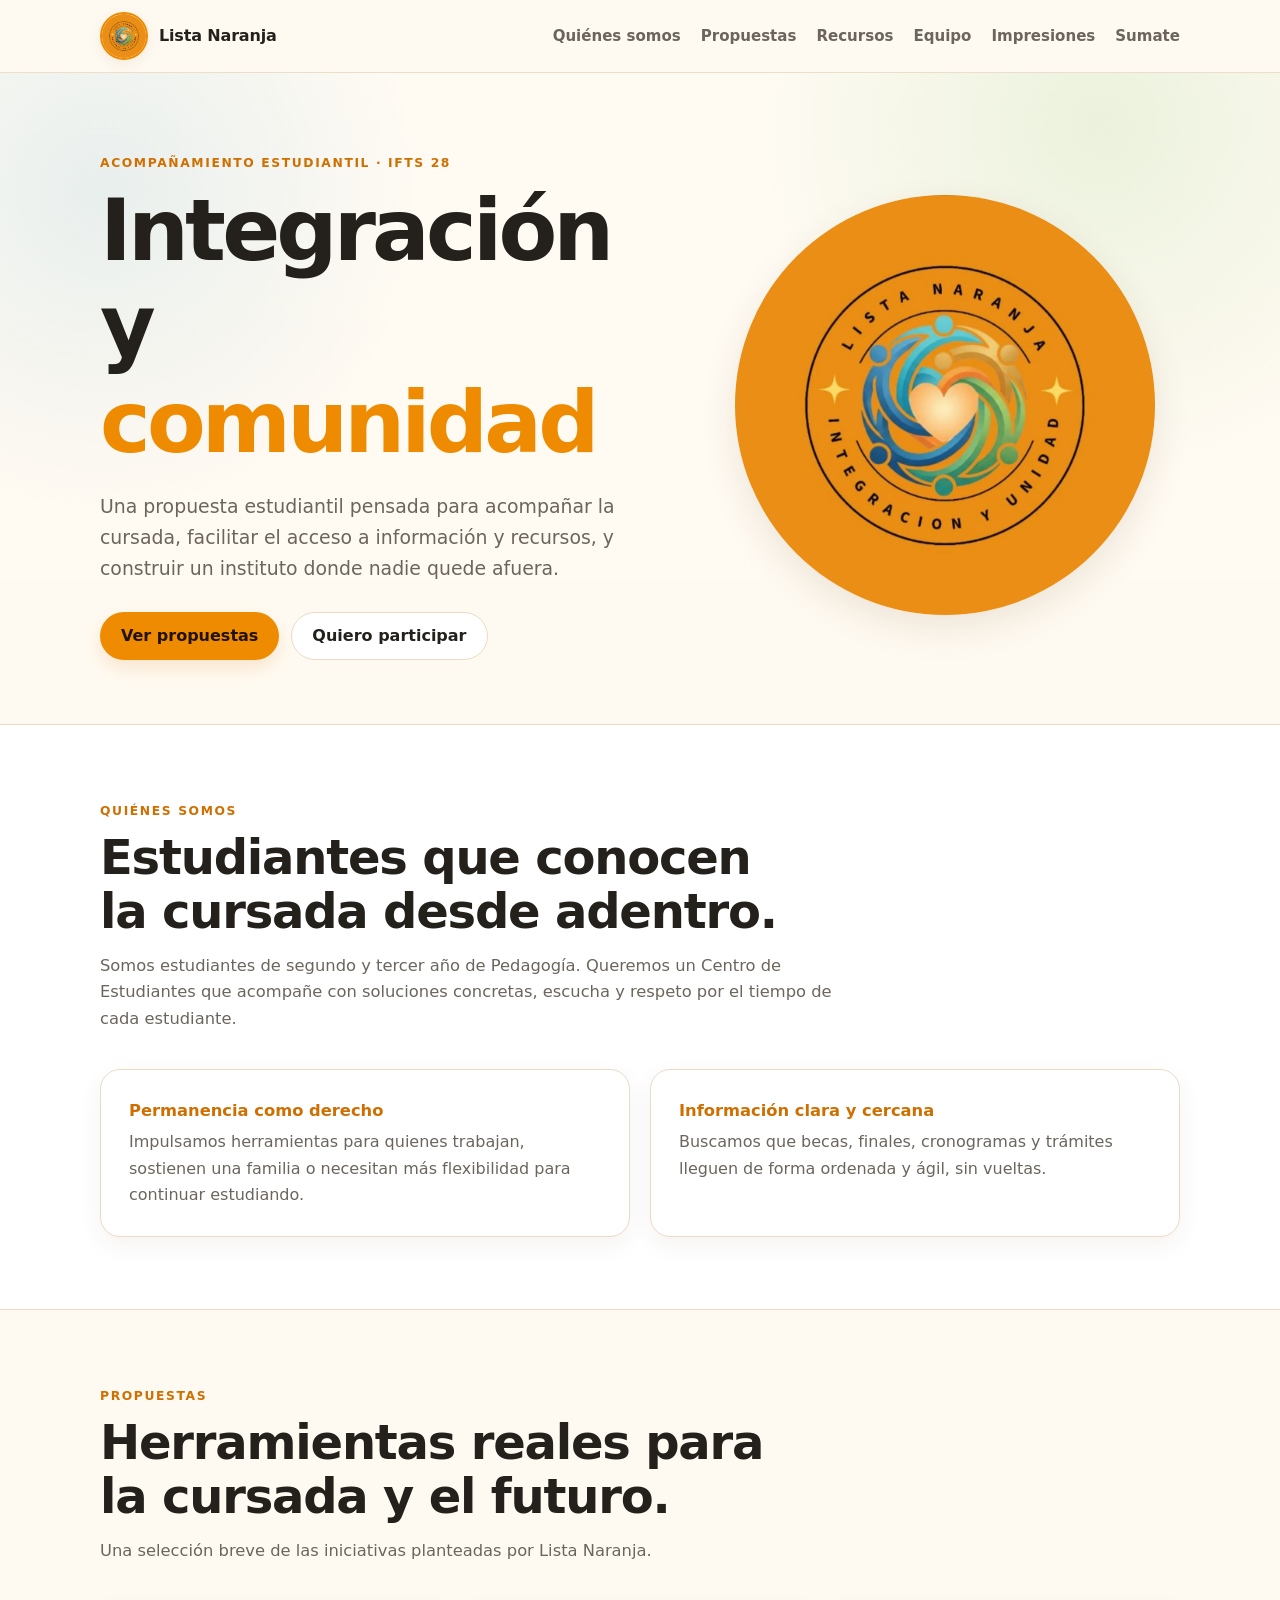
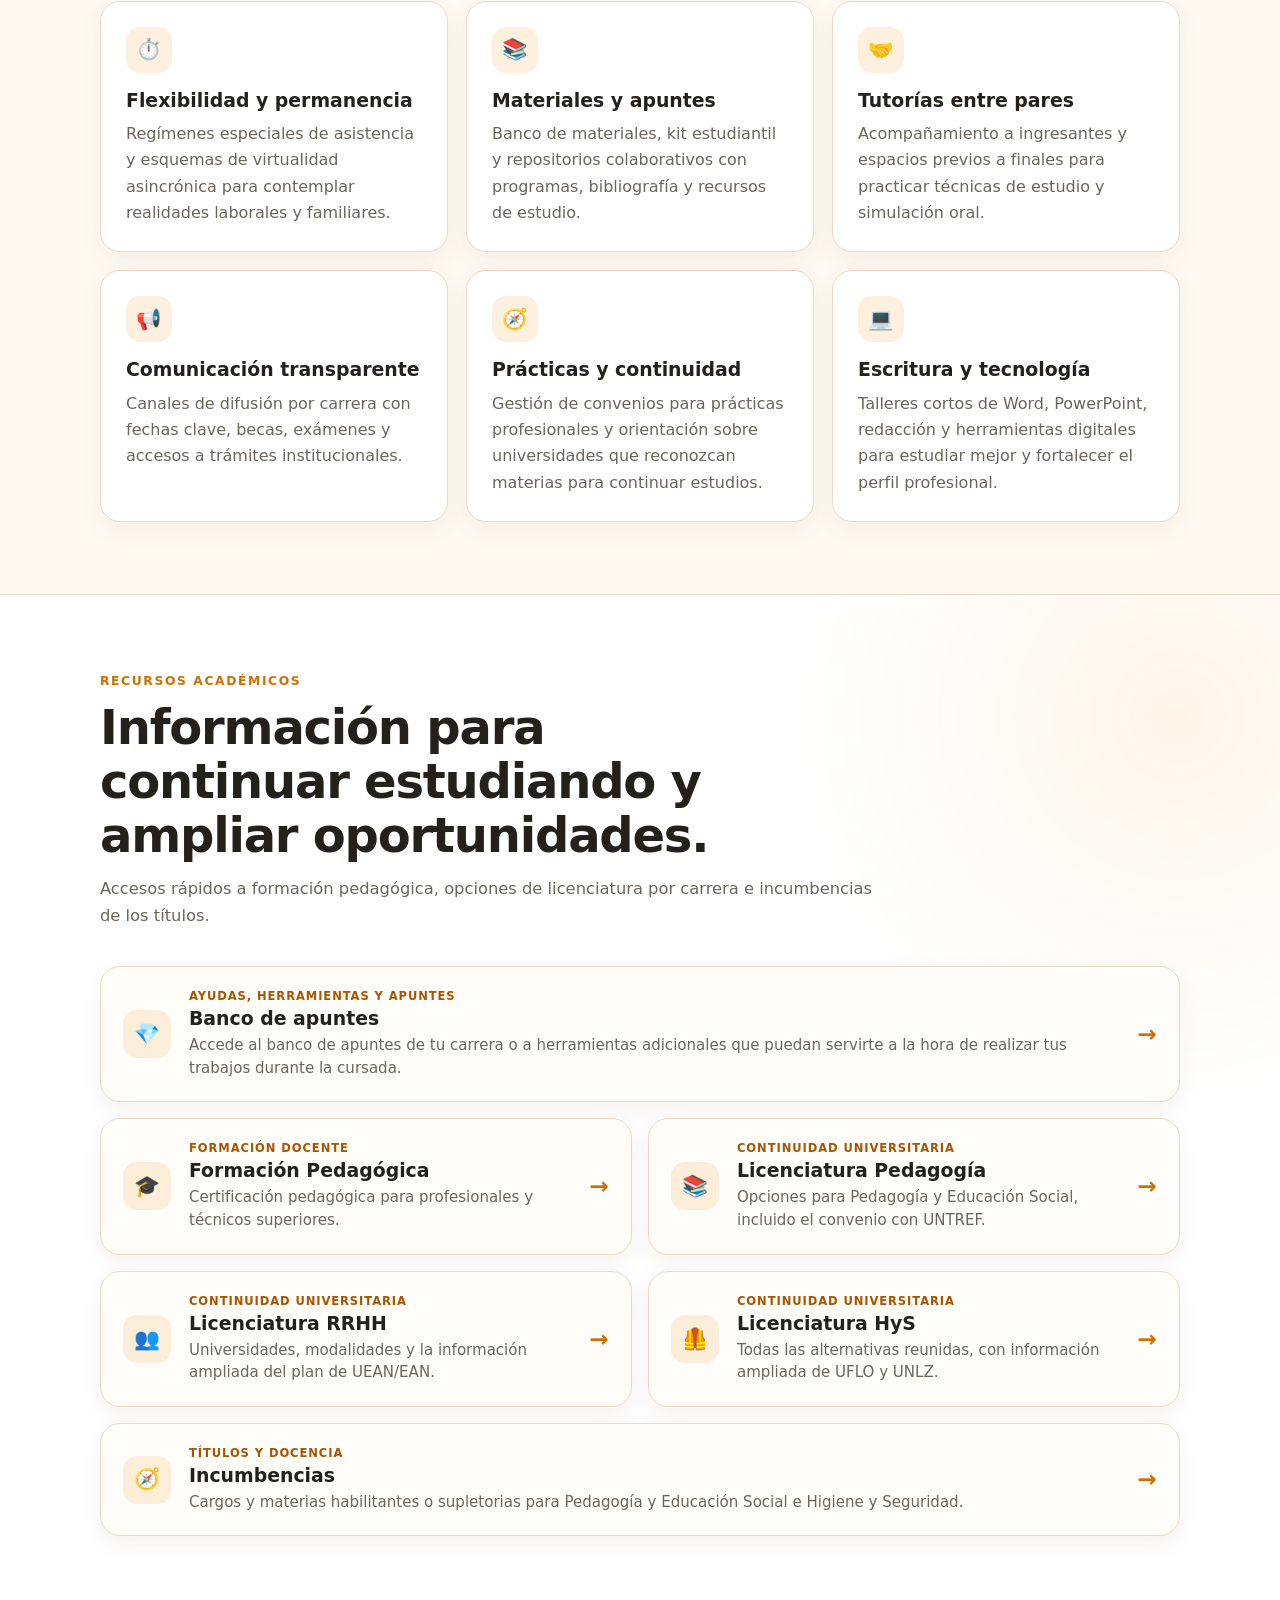
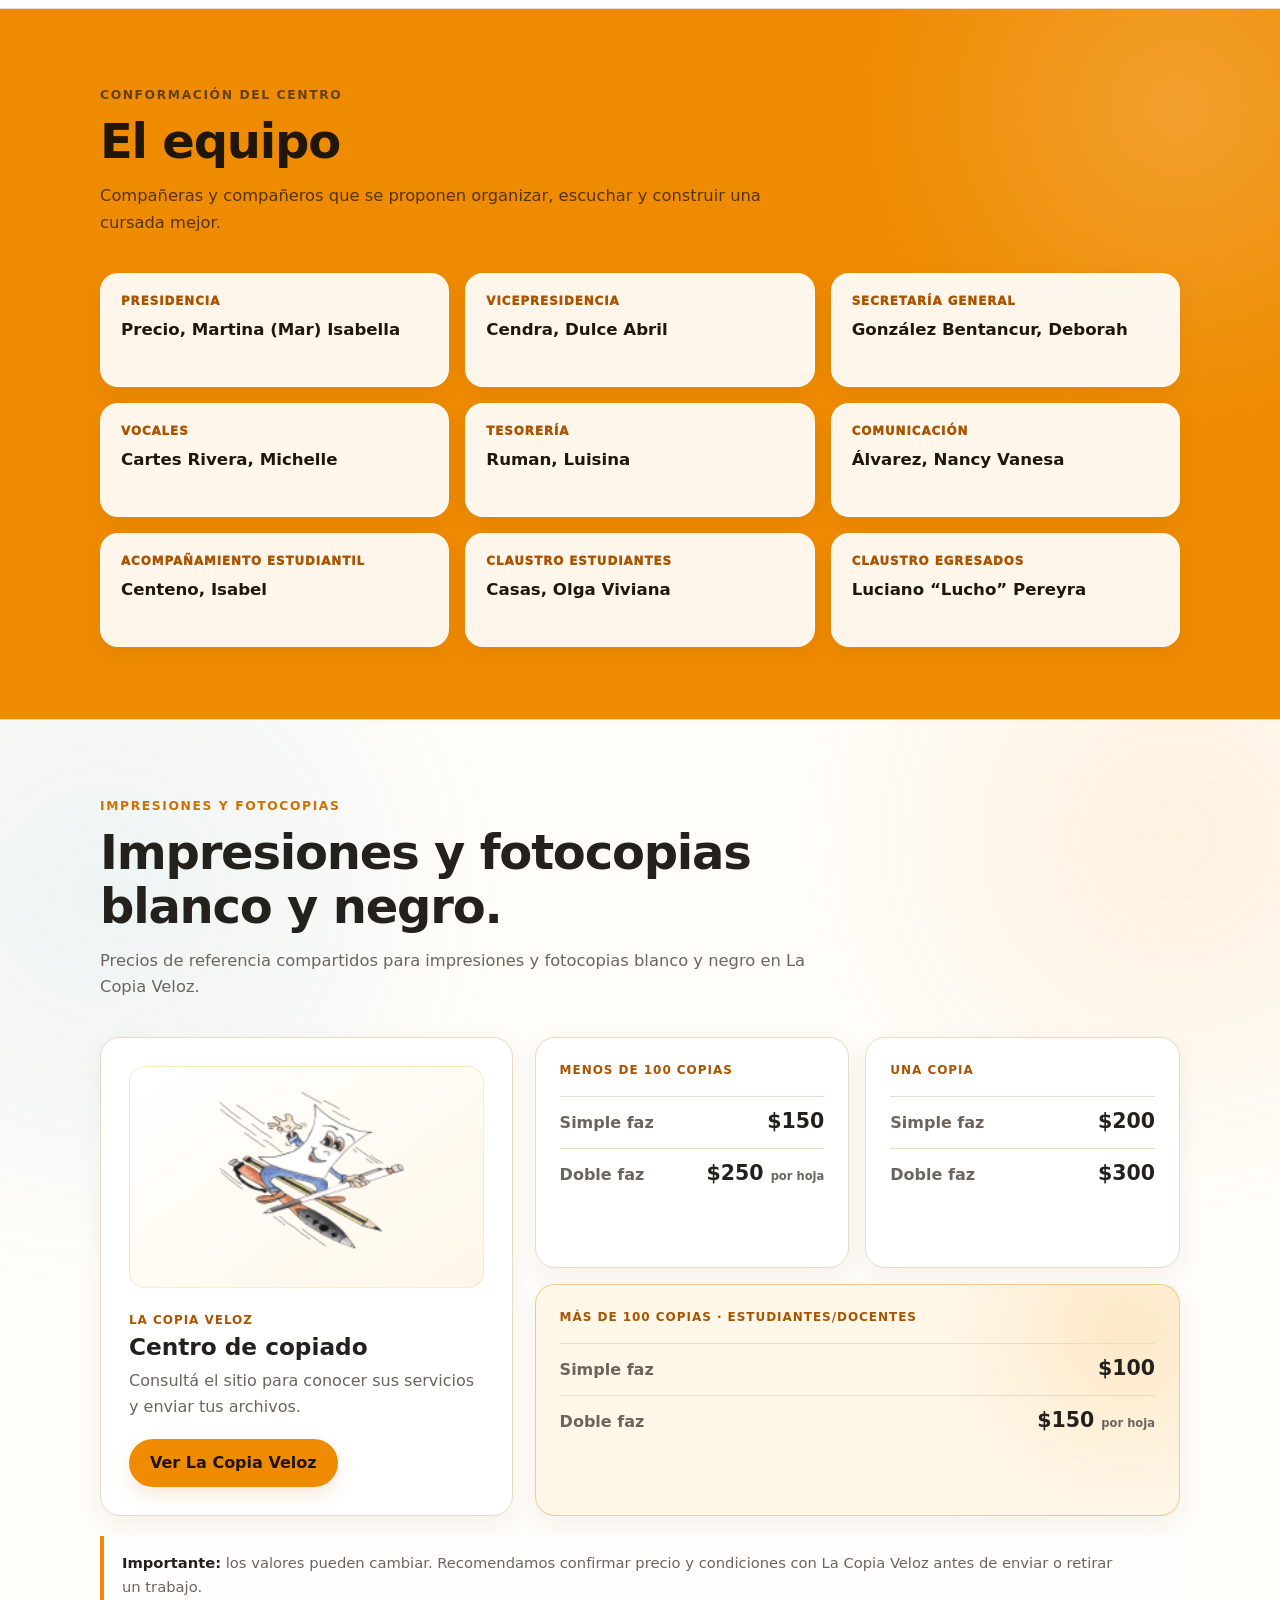
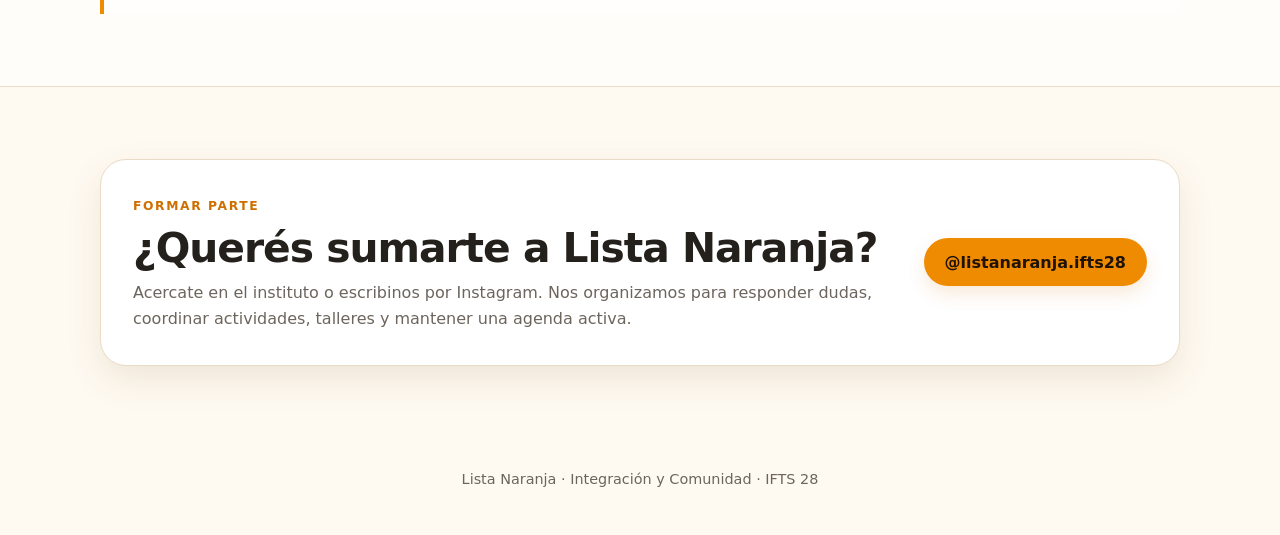
==== commit fcedcae2: "se añadieron los bancos de apuntes" ====
--- a/index.html
+++ b/index.html
@@ -113,6 +113,15 @@
           <p>Accesos rápidos a formación pedagógica, opciones de licenciatura por carrera e incumbencias de los títulos.</p>
         </div>
         <div class="academic-links">
+          <a class="academic-link-card academic-link-card-wide" href="apuntes.html">
+            <span class="academic-icon" aria-hidden="true">💎</span>
+            <div>
+              <span class="resource-type">Ayudas, Herramientas y apuntes</span>
+              <h3>Banco de apuntes</h3>
+              <p>Accede al banco de apuntes de tu carrera o a herramientas adicionales que puedan servirte a la hora de realizar tus trabajos durante la cursada.</p>
+            </div>
+            <span class="resource-arrow" aria-hidden="true">→</span>
+          </a>
           <a class="academic-link-card" href="formacion-pedagogica.html">
             <span class="academic-icon" aria-hidden="true">🎓</span>
             <div>
@@ -265,4 +274,4 @@
     <div class="wrap">Lista Naranja · Integración y Comunidad · IFTS 28</div>
   </footer>
 </body>
-</html>
+</html>
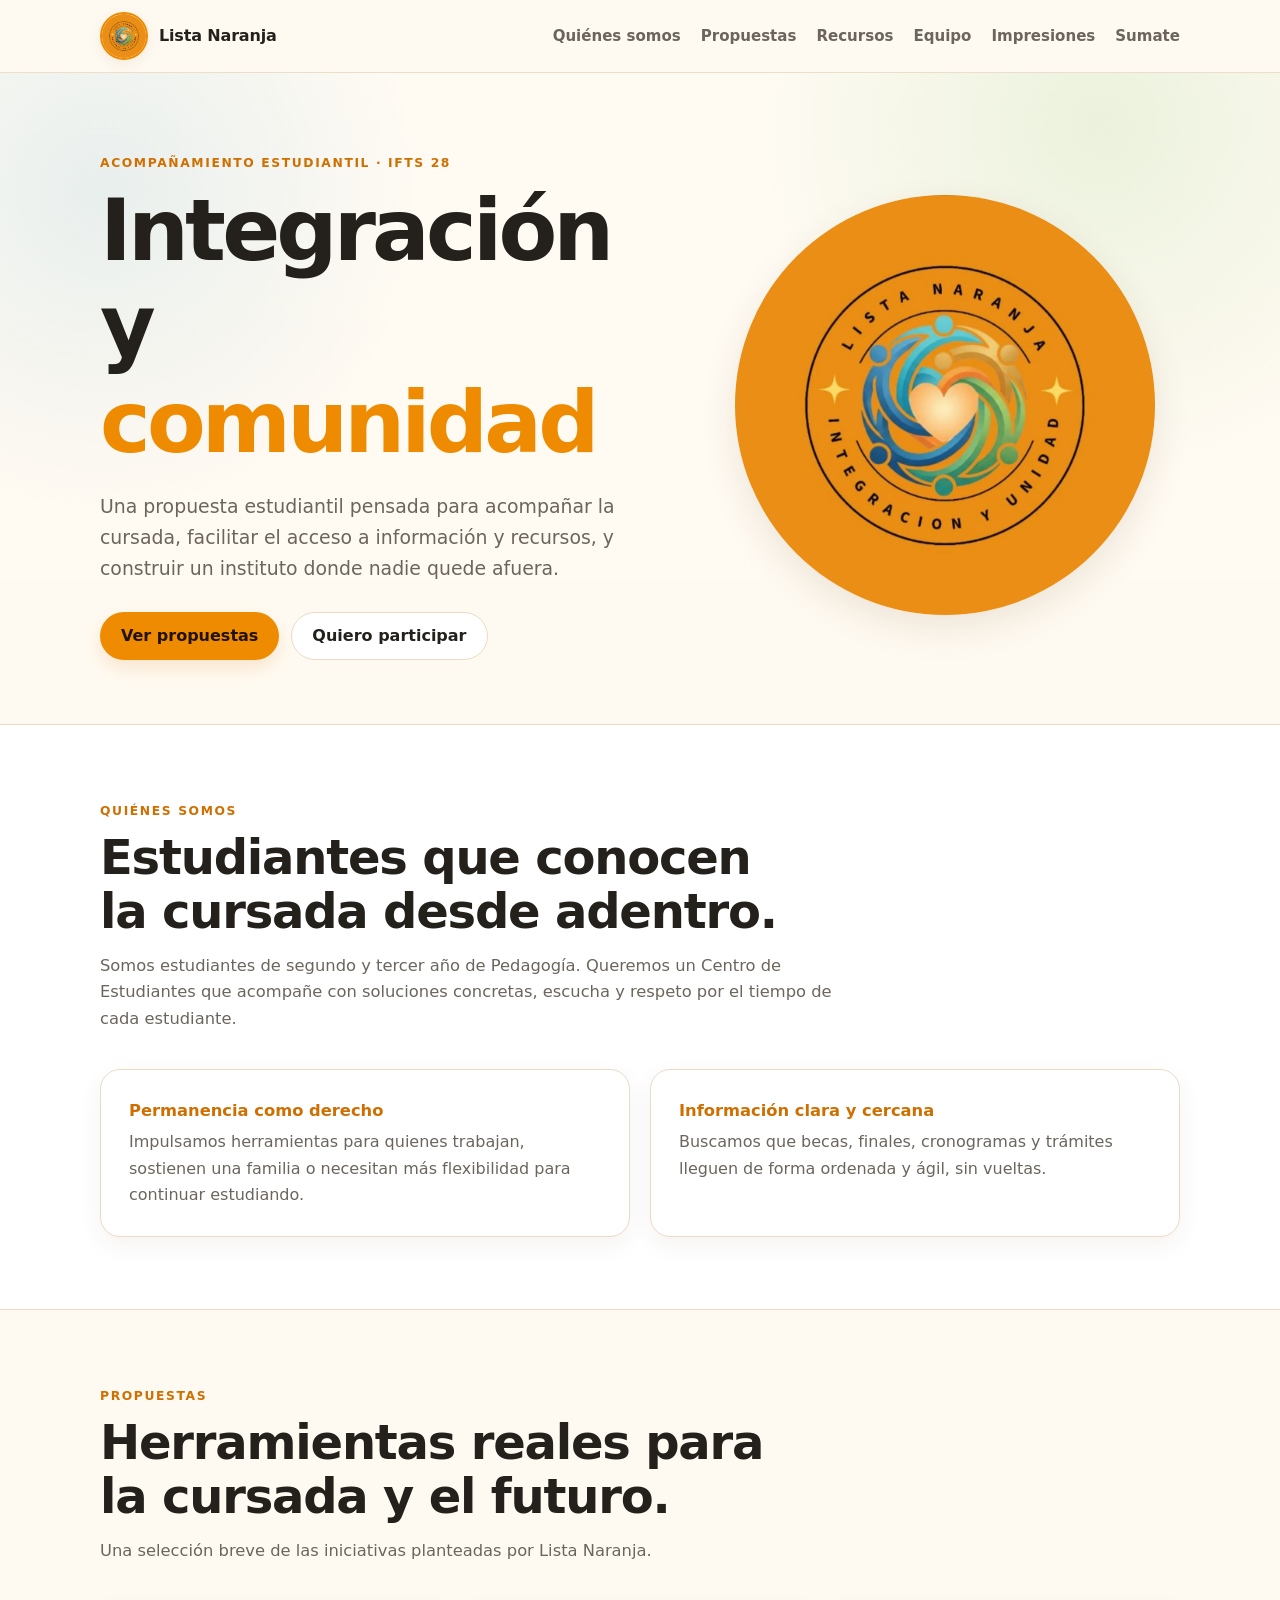
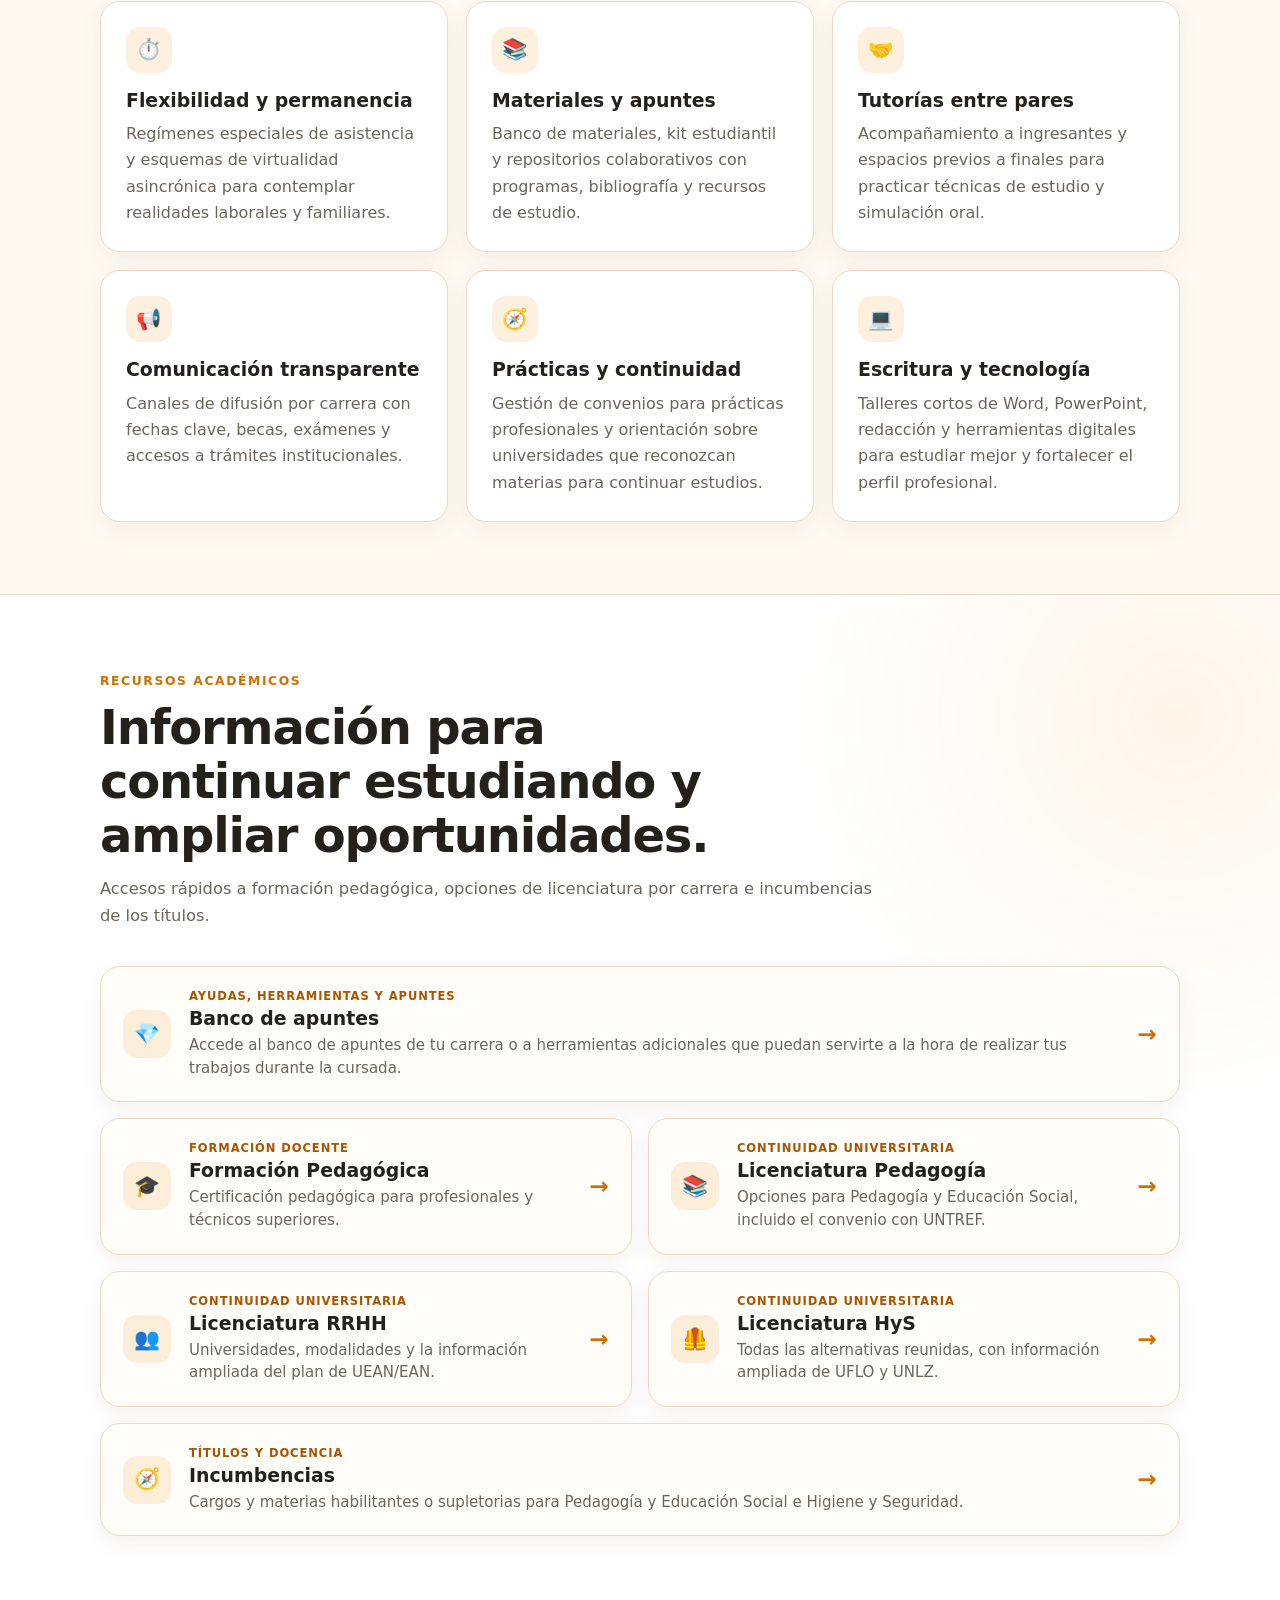
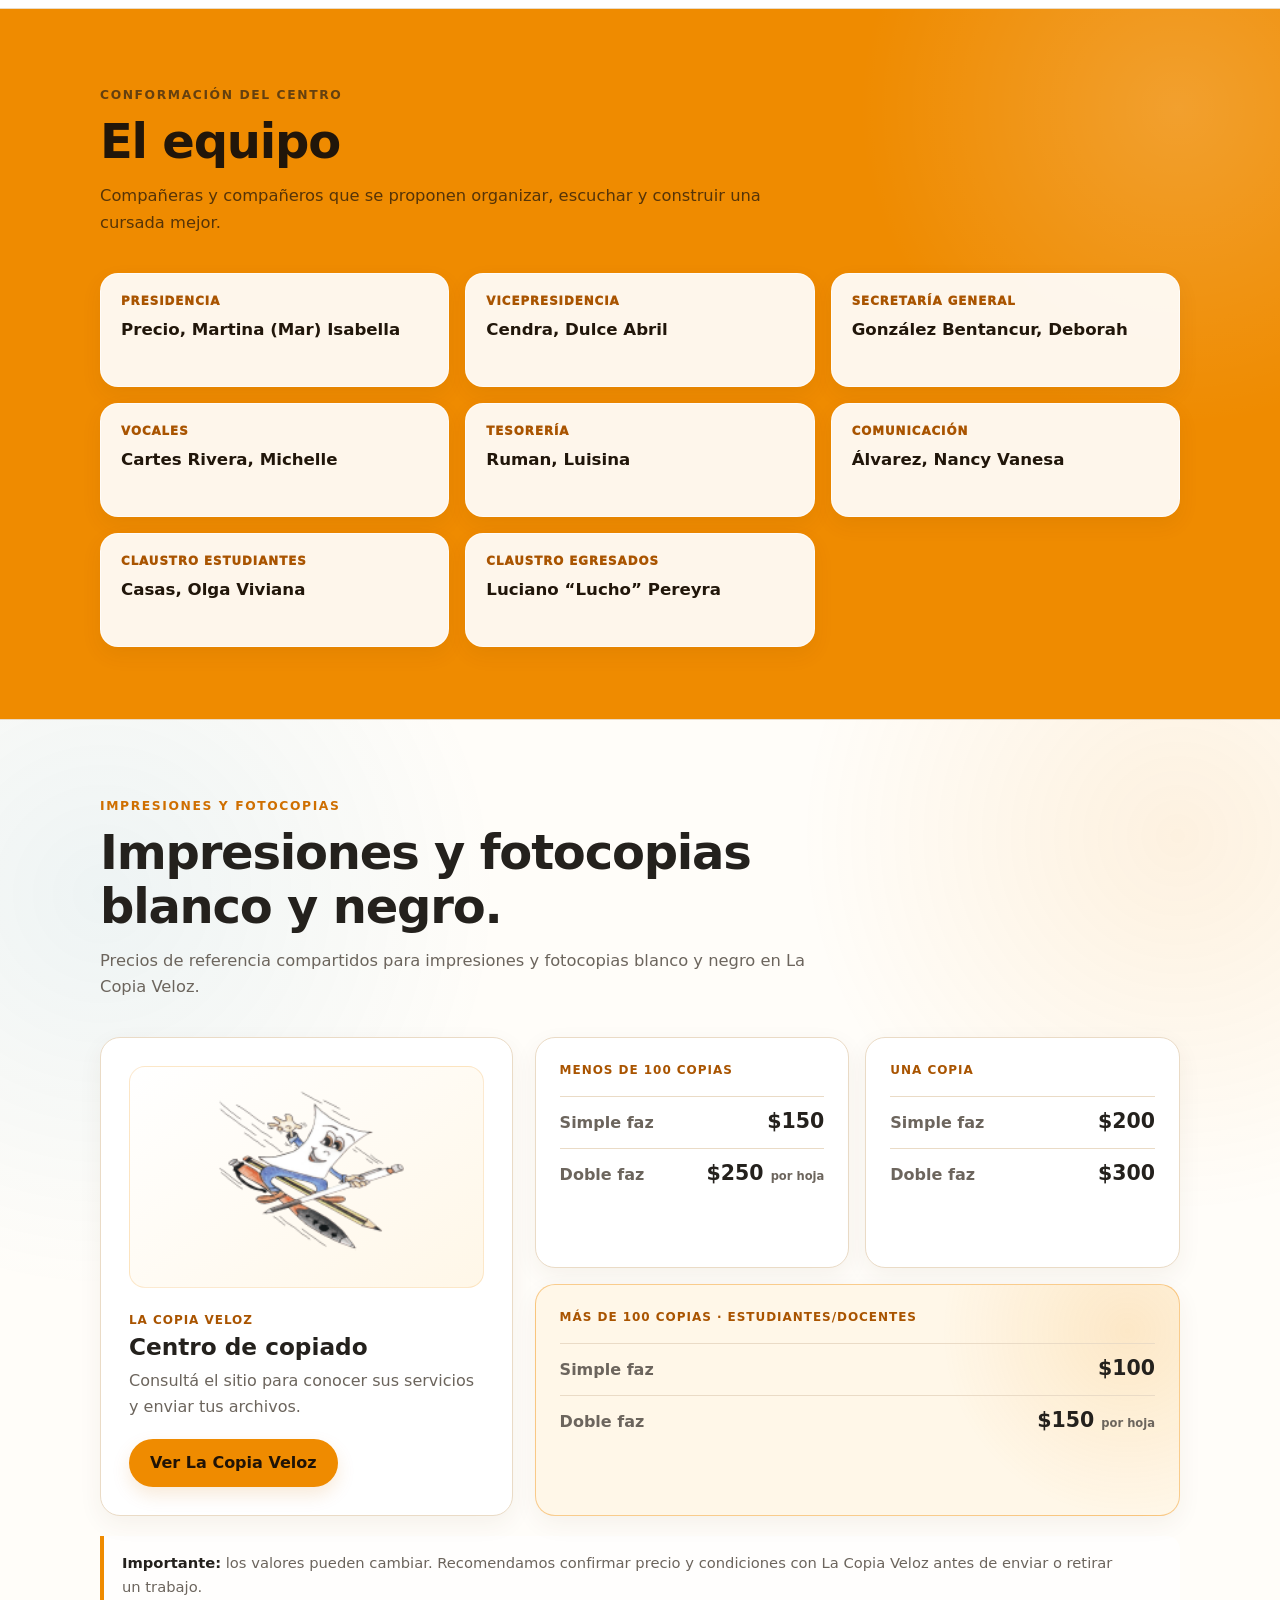
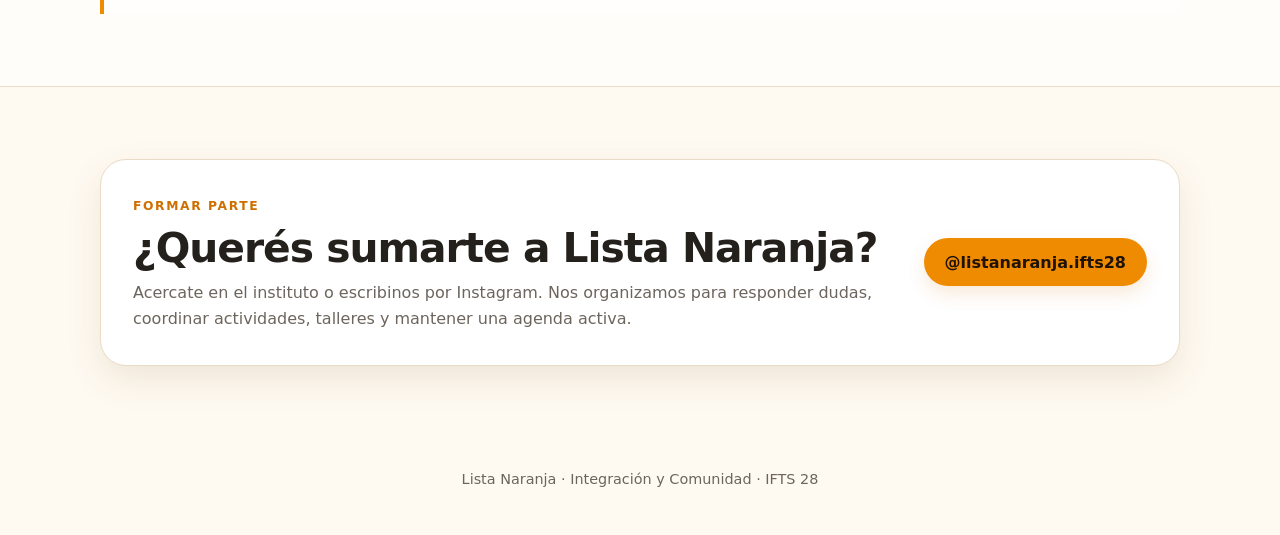
==== commit ae08a99d: "Update index.html" ====
--- a/index.html
+++ b/index.html
@@ -185,7 +185,6 @@
           <div class="person"><span class="role">Vocales</span><b>Cartes Rivera, Michelle</b></div>
           <div class="person"><span class="role">Tesorería</span><b>Ruman, Luisina</b></div>
           <div class="person"><span class="role">Comunicación</span><b>Álvarez, Nancy Vanesa</b></div>
-          <div class="person"><span class="role">Acompañamiento Estudiantil</span><b>Centeno, Isabel</b></div>
           <div class="person"><span class="role">Claustro Estudiantes</span><b>Casas, Olga Viviana</b></div>
           <div class="person"><span class="role">Claustro Egresados</span><b>Luciano “Lucho” Pereyra</b></div>
         </div>
@@ -274,4 +273,4 @@
     <div class="wrap">Lista Naranja · Integración y Comunidad · IFTS 28</div>
   </footer>
 </body>
-</html>+</html>
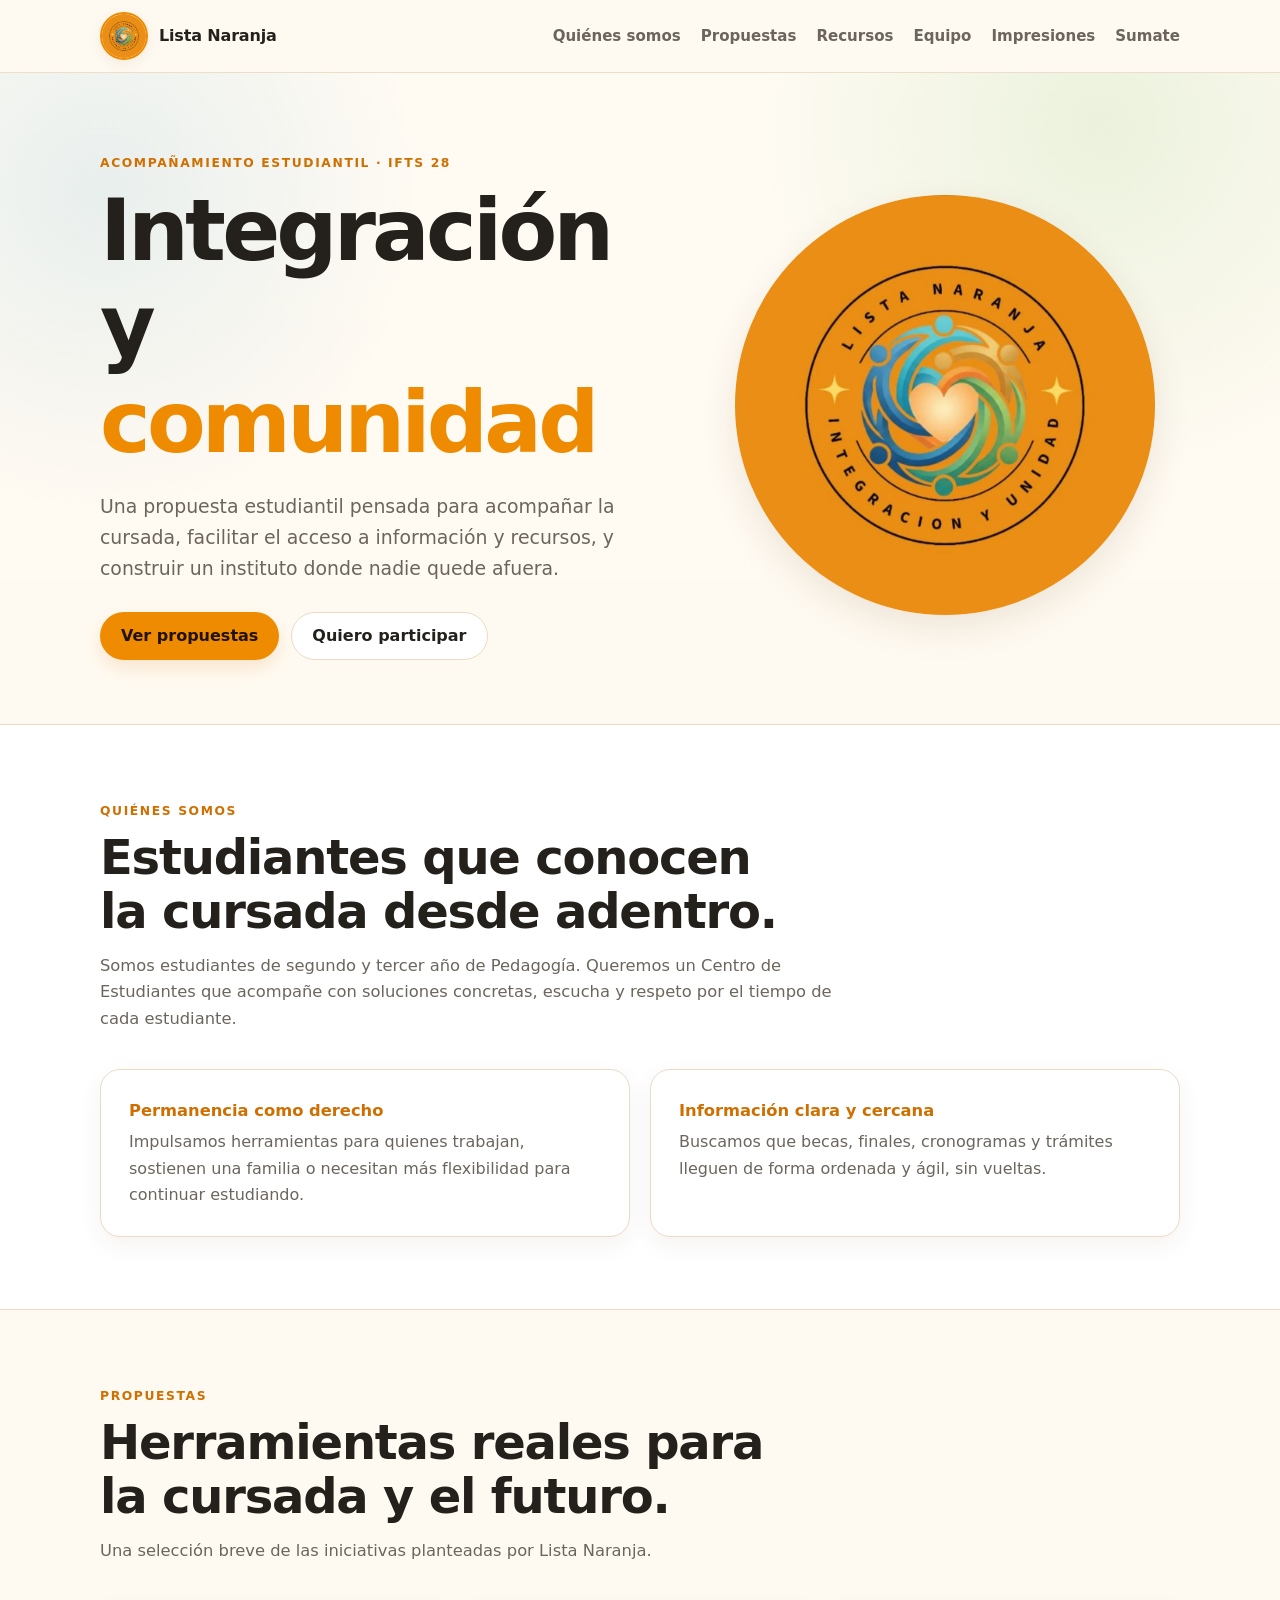
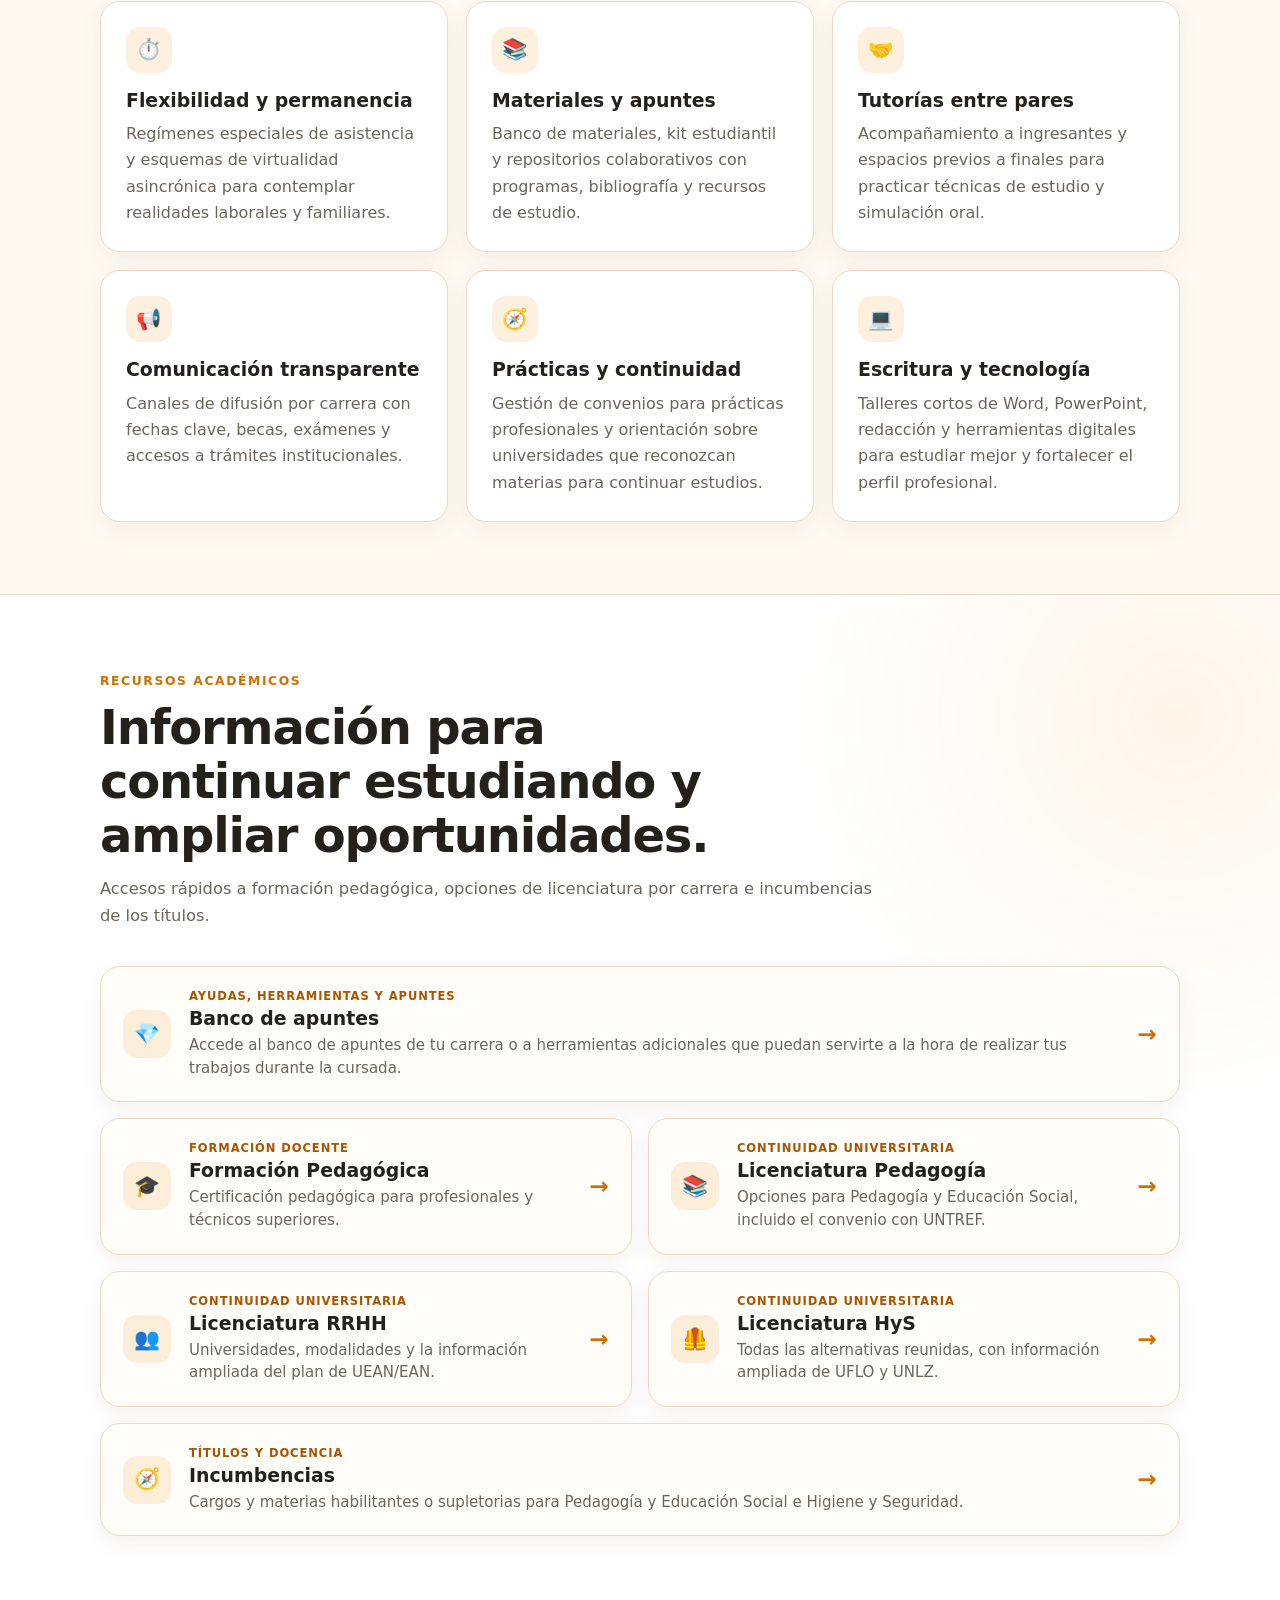
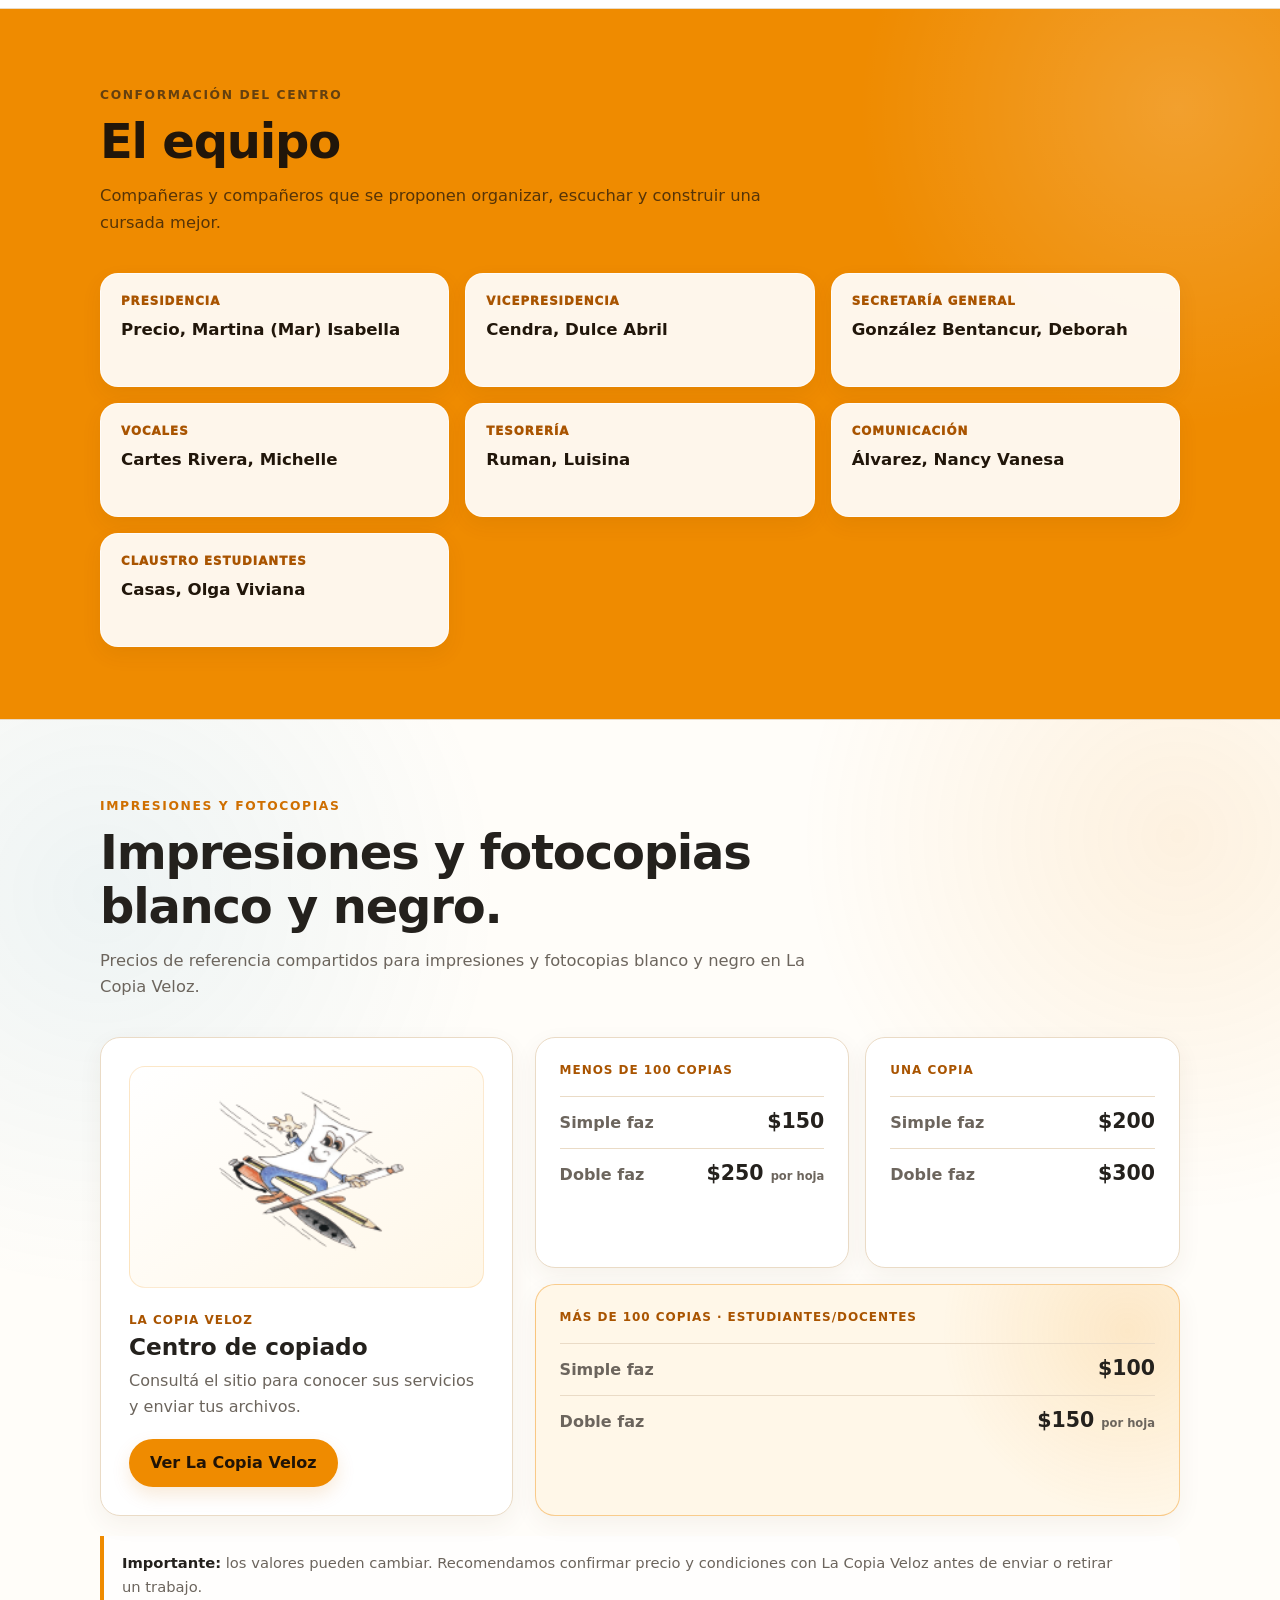
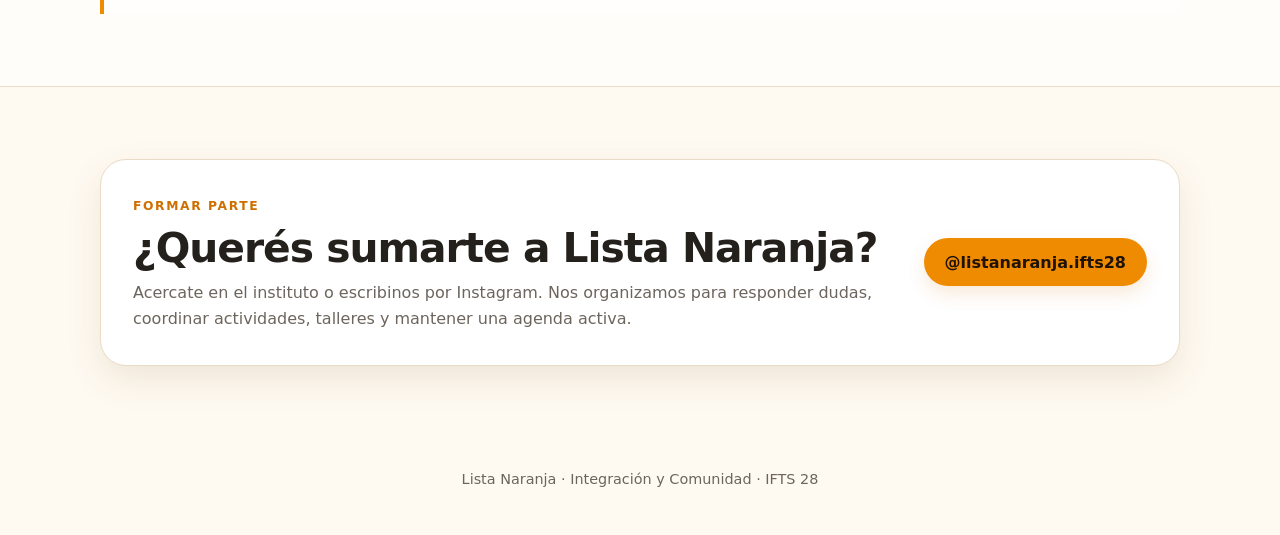
==== commit d5f05508: "Update index.html" ====
--- a/index.html
+++ b/index.html
@@ -186,7 +186,7 @@
           <div class="person"><span class="role">Tesorería</span><b>Ruman, Luisina</b></div>
           <div class="person"><span class="role">Comunicación</span><b>Álvarez, Nancy Vanesa</b></div>
           <div class="person"><span class="role">Claustro Estudiantes</span><b>Casas, Olga Viviana</b></div>
-          <div class="person"><span class="role">Claustro Egresados</span><b>Luciano “Lucho” Pereyra</b></div>
+          <!--<div class="person"><span class="role">Claustro Egresados</span><b>Luciano “Lucho” Pereyra</b></div>-->
         </div>
       </div>
     </section>
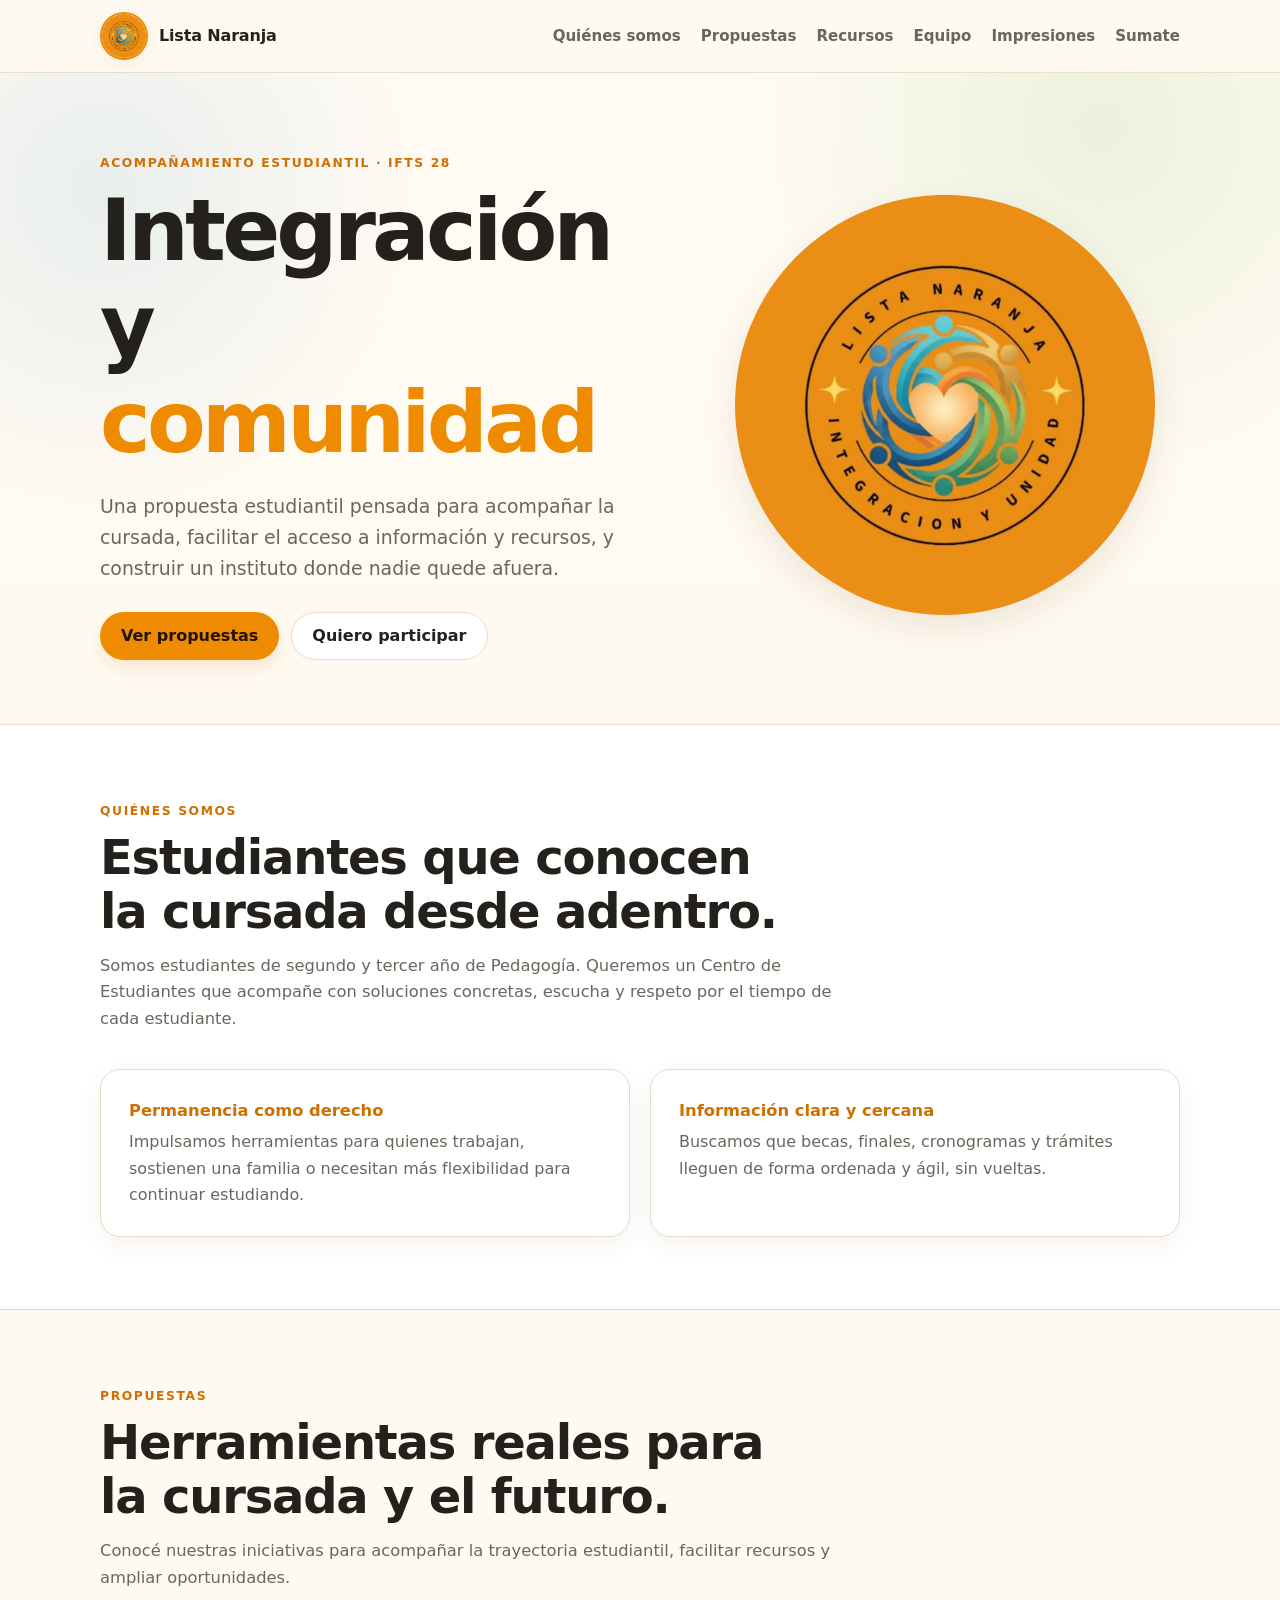
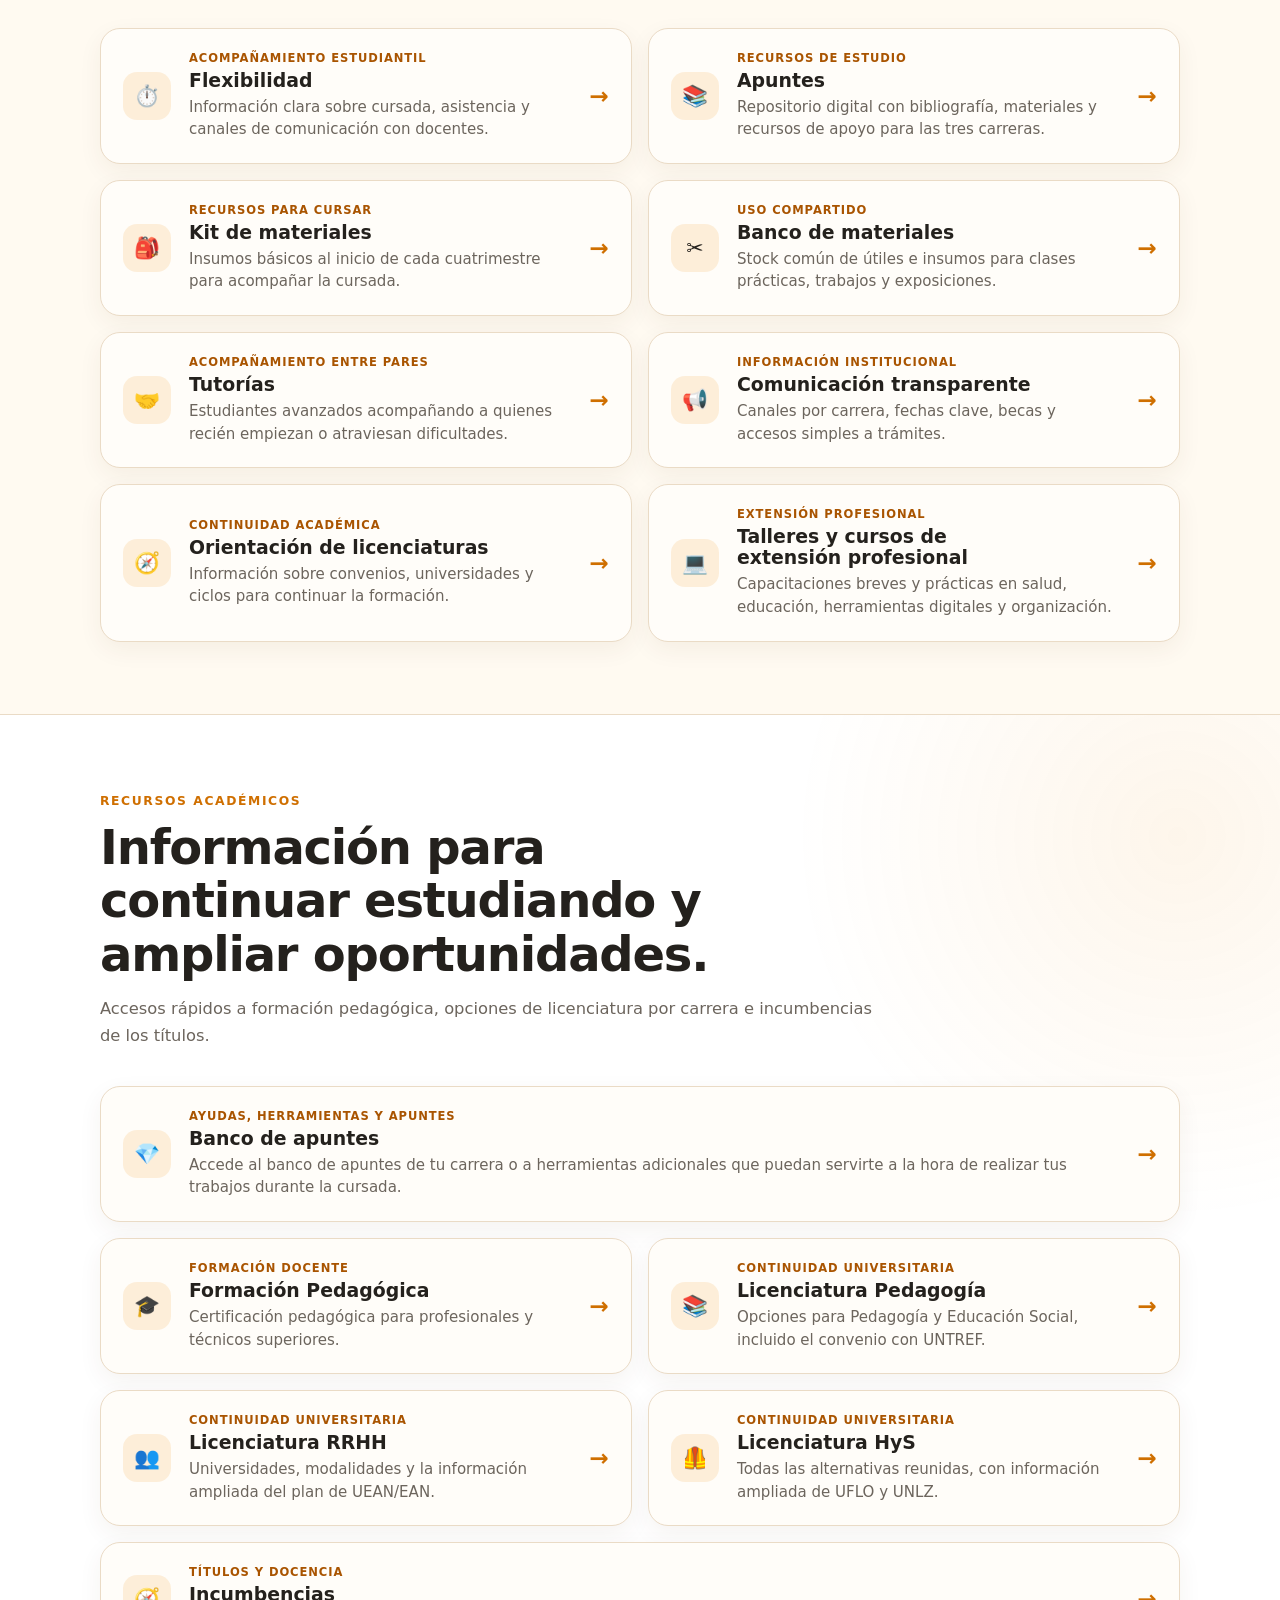
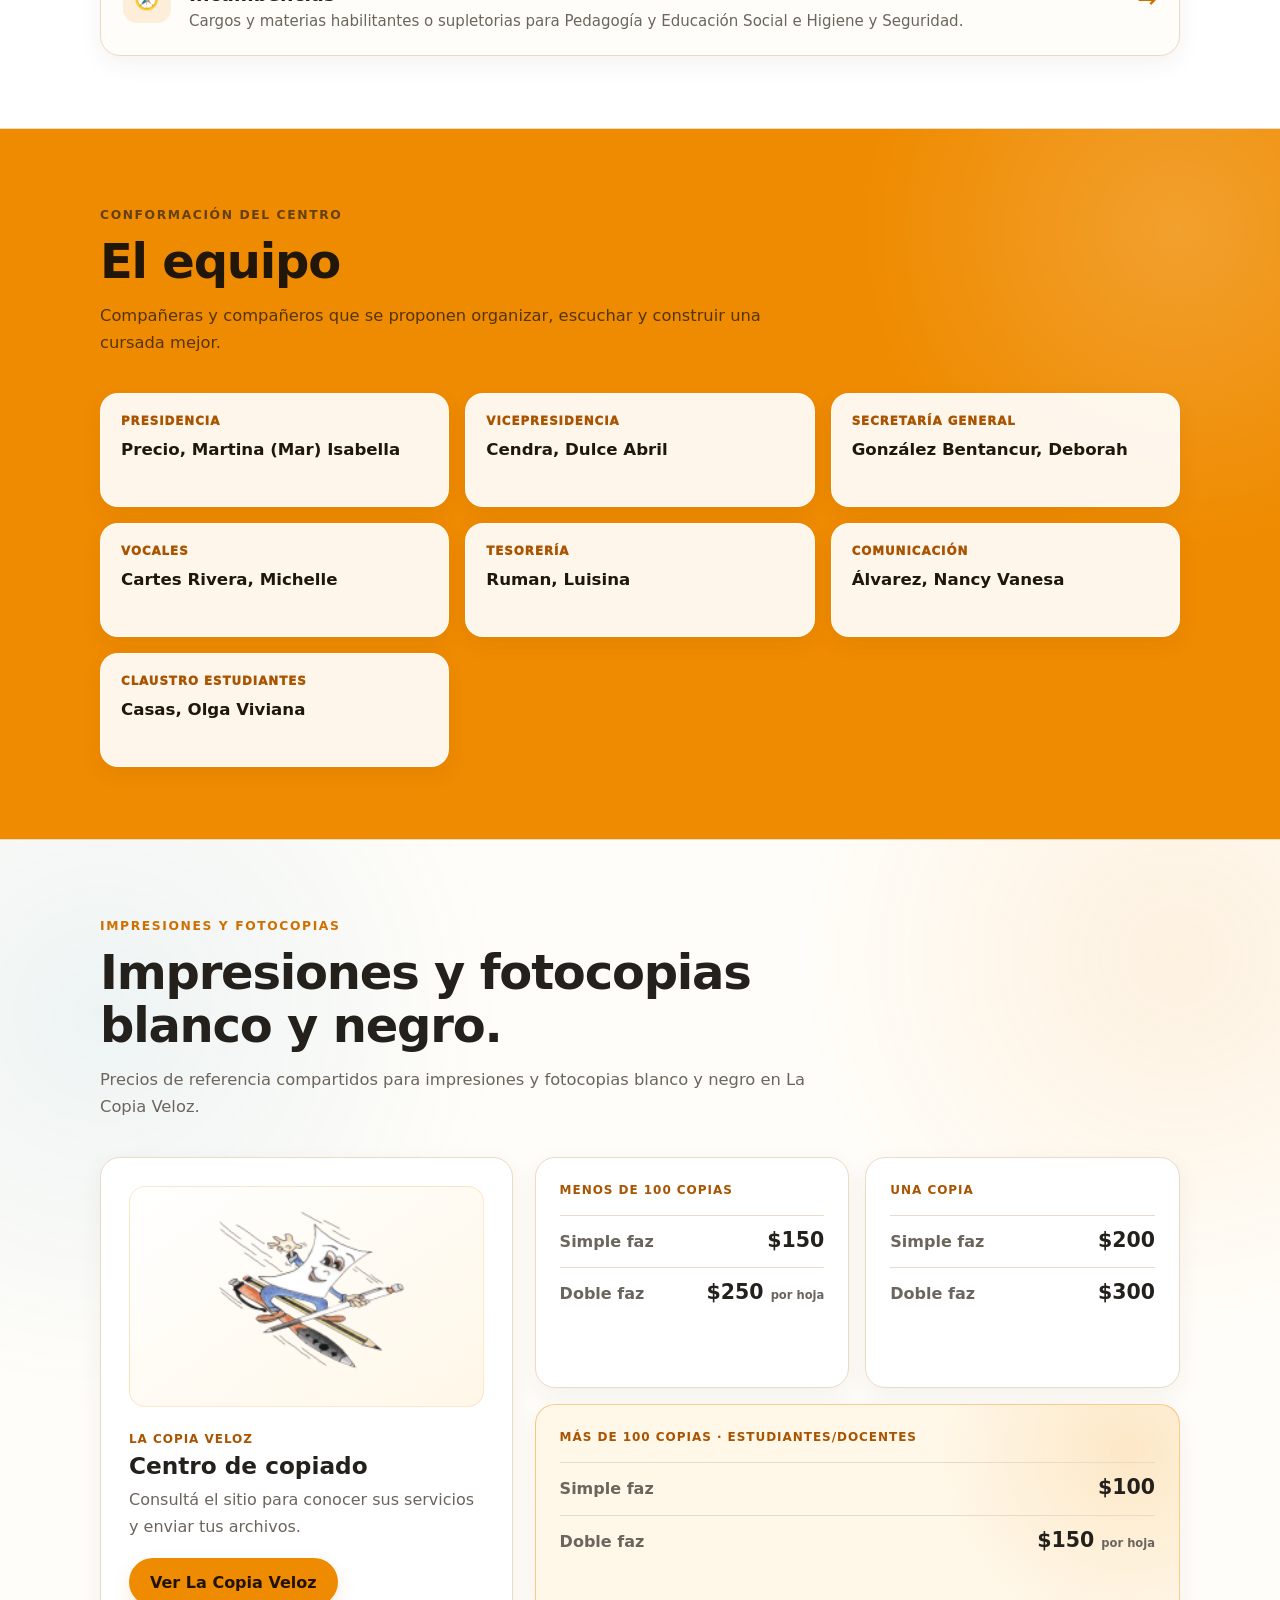
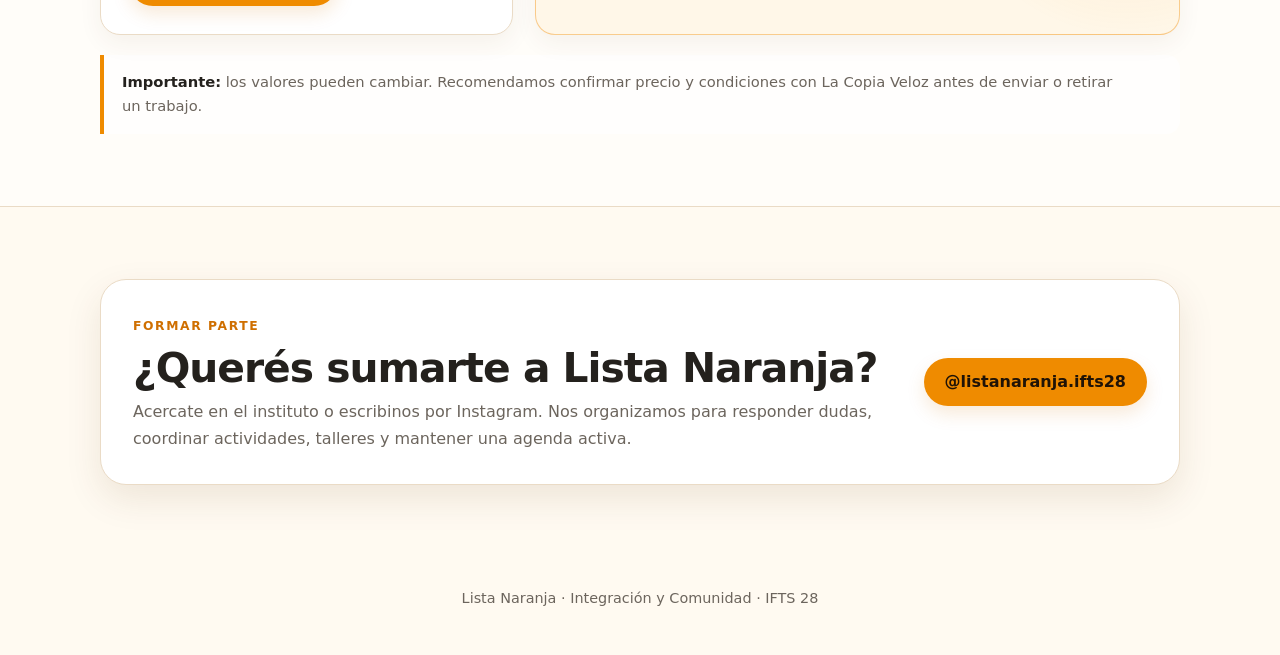
==== commit e8ca1fcb: "propuestas" ====
--- a/index.html
+++ b/index.html
@@ -27,6 +27,7 @@
       </nav>
     </div>
   </header>
+
   <main>
     <section class="hero" id="inicio">
       <div class="wrap hero-grid">
@@ -44,6 +45,7 @@
         </div>
       </div>
     </section>
+
     <section class="about" id="somos">
       <div class="wrap">
         <div class="section-head">
@@ -63,44 +65,95 @@
         </div>
       </div>
     </section>
+
     <section id="propuestas">
       <div class="wrap">
         <div class="section-head">
           <span class="eyebrow">Propuestas</span>
           <h2>Herramientas reales para la cursada y el futuro.</h2>
-          <p>Una selección breve de las iniciativas planteadas por Lista Naranja.</p>
-        </div>
-        <div class="cards">
-          <article class="card">
-            <div class="icon">⏱️</div>
-            <h3>Flexibilidad y permanencia</h3>
-            <p>Regímenes especiales de asistencia y esquemas de virtualidad asincrónica para contemplar realidades laborales y familiares.</p>
-          </article>
-          <article class="card">
-            <div class="icon">📚</div>
-            <h3>Materiales y apuntes</h3>
-            <p>Banco de materiales, kit estudiantil y repositorios colaborativos con programas, bibliografía y recursos de estudio.</p>
-          </article>
-          <article class="card">
-            <div class="icon">🤝</div>
-            <h3>Tutorías entre pares</h3>
-            <p>Acompañamiento a ingresantes y espacios previos a finales para practicar técnicas de estudio y simulación oral.</p>
-          </article>
-          <article class="card">
-            <div class="icon">📢</div>
-            <h3>Comunicación transparente</h3>
-            <p>Canales de difusión por carrera con fechas clave, becas, exámenes y accesos a trámites institucionales.</p>
-          </article>
-          <article class="card">
-            <div class="icon">🧭</div>
-            <h3>Prácticas y continuidad</h3>
-            <p>Gestión de convenios para prácticas profesionales y orientación sobre universidades que reconozcan materias para continuar estudios.</p>
-          </article>
-          <article class="card">
-            <div class="icon">💻</div>
-            <h3>Escritura y tecnología</h3>
-            <p>Talleres cortos de Word, PowerPoint, redacción y herramientas digitales para estudiar mejor y fortalecer el perfil profesional.</p>
-          </article>
+          <p>Conocé nuestras iniciativas para acompañar la trayectoria estudiantil, facilitar recursos y ampliar oportunidades.</p>
+        </div>
+
+        <div class="academic-links">
+          <a class="academic-link-card" href="propuestas.html#flexibilidad">
+            <span class="academic-icon" aria-hidden="true">⏱️</span>
+            <div>
+              <span class="resource-type">Acompañamiento estudiantil</span>
+              <h3>Flexibilidad</h3>
+              <p>Información clara sobre cursada, asistencia y canales de comunicación con docentes.</p>
+            </div>
+            <span class="resource-arrow" aria-hidden="true">→</span>
+          </a>
+
+          <a class="academic-link-card" href="propuestas.html#apuntes">
+            <span class="academic-icon" aria-hidden="true">📚</span>
+            <div>
+              <span class="resource-type">Recursos de estudio</span>
+              <h3>Apuntes</h3>
+              <p>Repositorio digital con bibliografía, materiales y recursos de apoyo para las tres carreras.</p>
+            </div>
+            <span class="resource-arrow" aria-hidden="true">→</span>
+          </a>
+
+          <a class="academic-link-card" href="propuestas.html#kit-materiales">
+            <span class="academic-icon" aria-hidden="true">🎒</span>
+            <div>
+              <span class="resource-type">Recursos para cursar</span>
+              <h3>Kit de materiales</h3>
+              <p>Insumos básicos al inicio de cada cuatrimestre para acompañar la cursada.</p>
+            </div>
+            <span class="resource-arrow" aria-hidden="true">→</span>
+          </a>
+
+          <a class="academic-link-card" href="propuestas.html#banco-materiales">
+            <span class="academic-icon" aria-hidden="true">✂️</span>
+            <div>
+              <span class="resource-type">Uso compartido</span>
+              <h3>Banco de materiales</h3>
+              <p>Stock común de útiles e insumos para clases prácticas, trabajos y exposiciones.</p>
+            </div>
+            <span class="resource-arrow" aria-hidden="true">→</span>
+          </a>
+
+          <a class="academic-link-card" href="propuestas.html#tutorias">
+            <span class="academic-icon" aria-hidden="true">🤝</span>
+            <div>
+              <span class="resource-type">Acompañamiento entre pares</span>
+              <h3>Tutorías</h3>
+              <p>Estudiantes avanzados acompañando a quienes recién empiezan o atraviesan dificultades.</p>
+            </div>
+            <span class="resource-arrow" aria-hidden="true">→</span>
+          </a>
+
+          <a class="academic-link-card" href="propuestas.html#comunicacion-transparente">
+            <span class="academic-icon" aria-hidden="true">📢</span>
+            <div>
+              <span class="resource-type">Información institucional</span>
+              <h3>Comunicación transparente</h3>
+              <p>Canales por carrera, fechas clave, becas y accesos simples a trámites.</p>
+            </div>
+            <span class="resource-arrow" aria-hidden="true">→</span>
+          </a>
+
+          <a class="academic-link-card" href="propuestas.html#orientacion-licenciaturas">
+            <span class="academic-icon" aria-hidden="true">🧭</span>
+            <div>
+              <span class="resource-type">Continuidad académica</span>
+              <h3>Orientación de licenciaturas</h3>
+              <p>Información sobre convenios, universidades y ciclos para continuar la formación.</p>
+            </div>
+            <span class="resource-arrow" aria-hidden="true">→</span>
+          </a>
+
+          <a class="academic-link-card" href="propuestas.html#talleres-cursos">
+            <span class="academic-icon" aria-hidden="true">💻</span>
+            <div>
+              <span class="resource-type">Extensión profesional</span>
+              <h3>Talleres y cursos de extensión profesional</h3>
+              <p>Capacitaciones breves y prácticas en salud, educación, herramientas digitales y organización.</p>
+            </div>
+            <span class="resource-arrow" aria-hidden="true">→</span>
+          </a>
         </div>
       </div>
     </section>
@@ -112,6 +165,7 @@
           <h2>Información para continuar estudiando y ampliar oportunidades.</h2>
           <p>Accesos rápidos a formación pedagógica, opciones de licenciatura por carrera e incumbencias de los títulos.</p>
         </div>
+
         <div class="academic-links">
           <a class="academic-link-card academic-link-card-wide" href="apuntes.html">
             <span class="academic-icon" aria-hidden="true">💎</span>
@@ -122,6 +176,7 @@
             </div>
             <span class="resource-arrow" aria-hidden="true">→</span>
           </a>
+
           <a class="academic-link-card" href="formacion-pedagogica.html">
             <span class="academic-icon" aria-hidden="true">🎓</span>
             <div>
@@ -131,6 +186,7 @@
             </div>
             <span class="resource-arrow" aria-hidden="true">→</span>
           </a>
+
           <a class="academic-link-card" href="licenciatura-pedagogia.html">
             <span class="academic-icon" aria-hidden="true">📚</span>
             <div>
@@ -140,6 +196,7 @@
             </div>
             <span class="resource-arrow" aria-hidden="true">→</span>
           </a>
+
           <a class="academic-link-card" href="licenciatura-rrhh.html">
             <span class="academic-icon" aria-hidden="true">👥</span>
             <div>
@@ -149,6 +206,7 @@
             </div>
             <span class="resource-arrow" aria-hidden="true">→</span>
           </a>
+
           <a class="academic-link-card" href="licenciatura-hys.html">
             <span class="academic-icon" aria-hidden="true">🦺</span>
             <div>
@@ -158,6 +216,7 @@
             </div>
             <span class="resource-arrow" aria-hidden="true">→</span>
           </a>
+
           <a class="academic-link-card academic-link-card-wide" href="incumbencias.html">
             <span class="academic-icon" aria-hidden="true">🧭</span>
             <div>
@@ -256,6 +315,7 @@
         <p class="print-note"><strong>Importante:</strong> los valores pueden cambiar. Recomendamos confirmar precio y condiciones con La Copia Veloz antes de enviar o retirar un trabajo.</p>
       </div>
     </section>
+
     <section id="sumate">
       <div class="wrap">
         <div class="join-box">
@@ -269,6 +329,7 @@
       </div>
     </section>
   </main>
+
   <footer>
     <div class="wrap">Lista Naranja · Integración y Comunidad · IFTS 28</div>
   </footer>
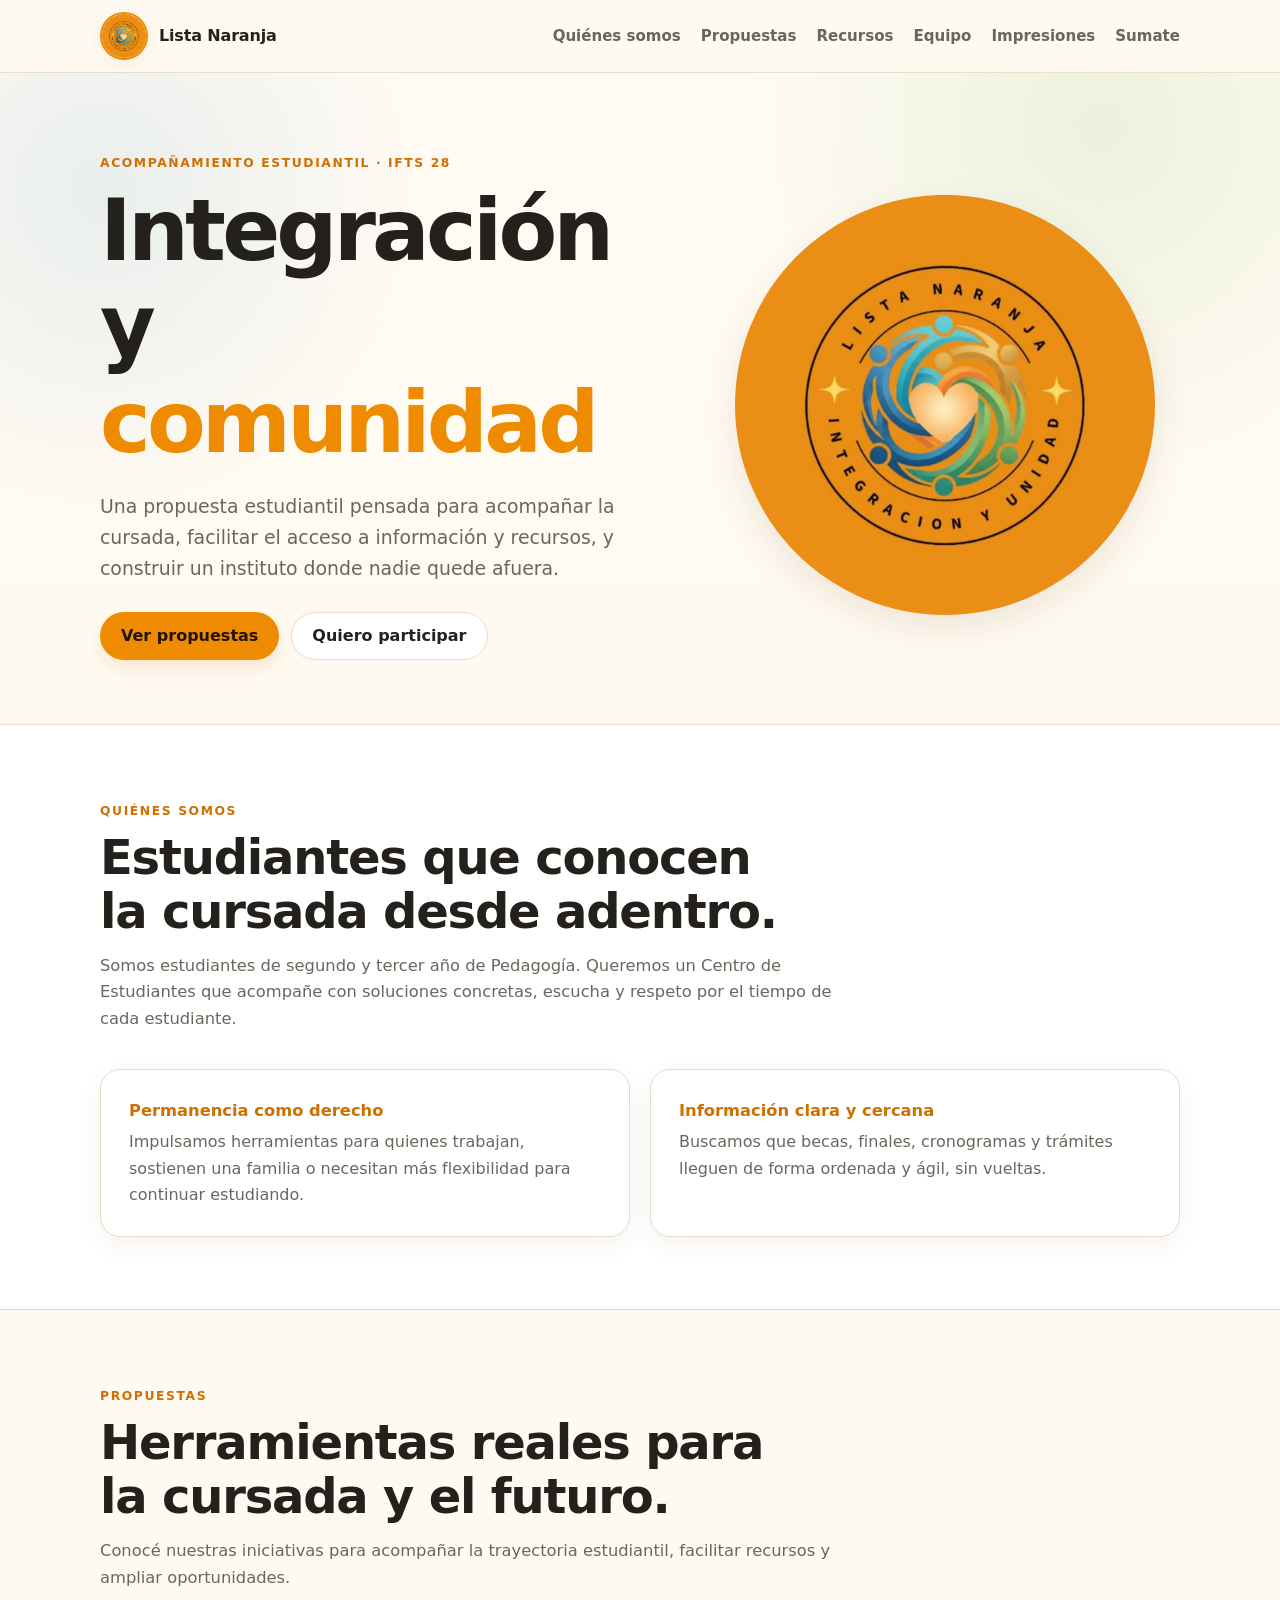
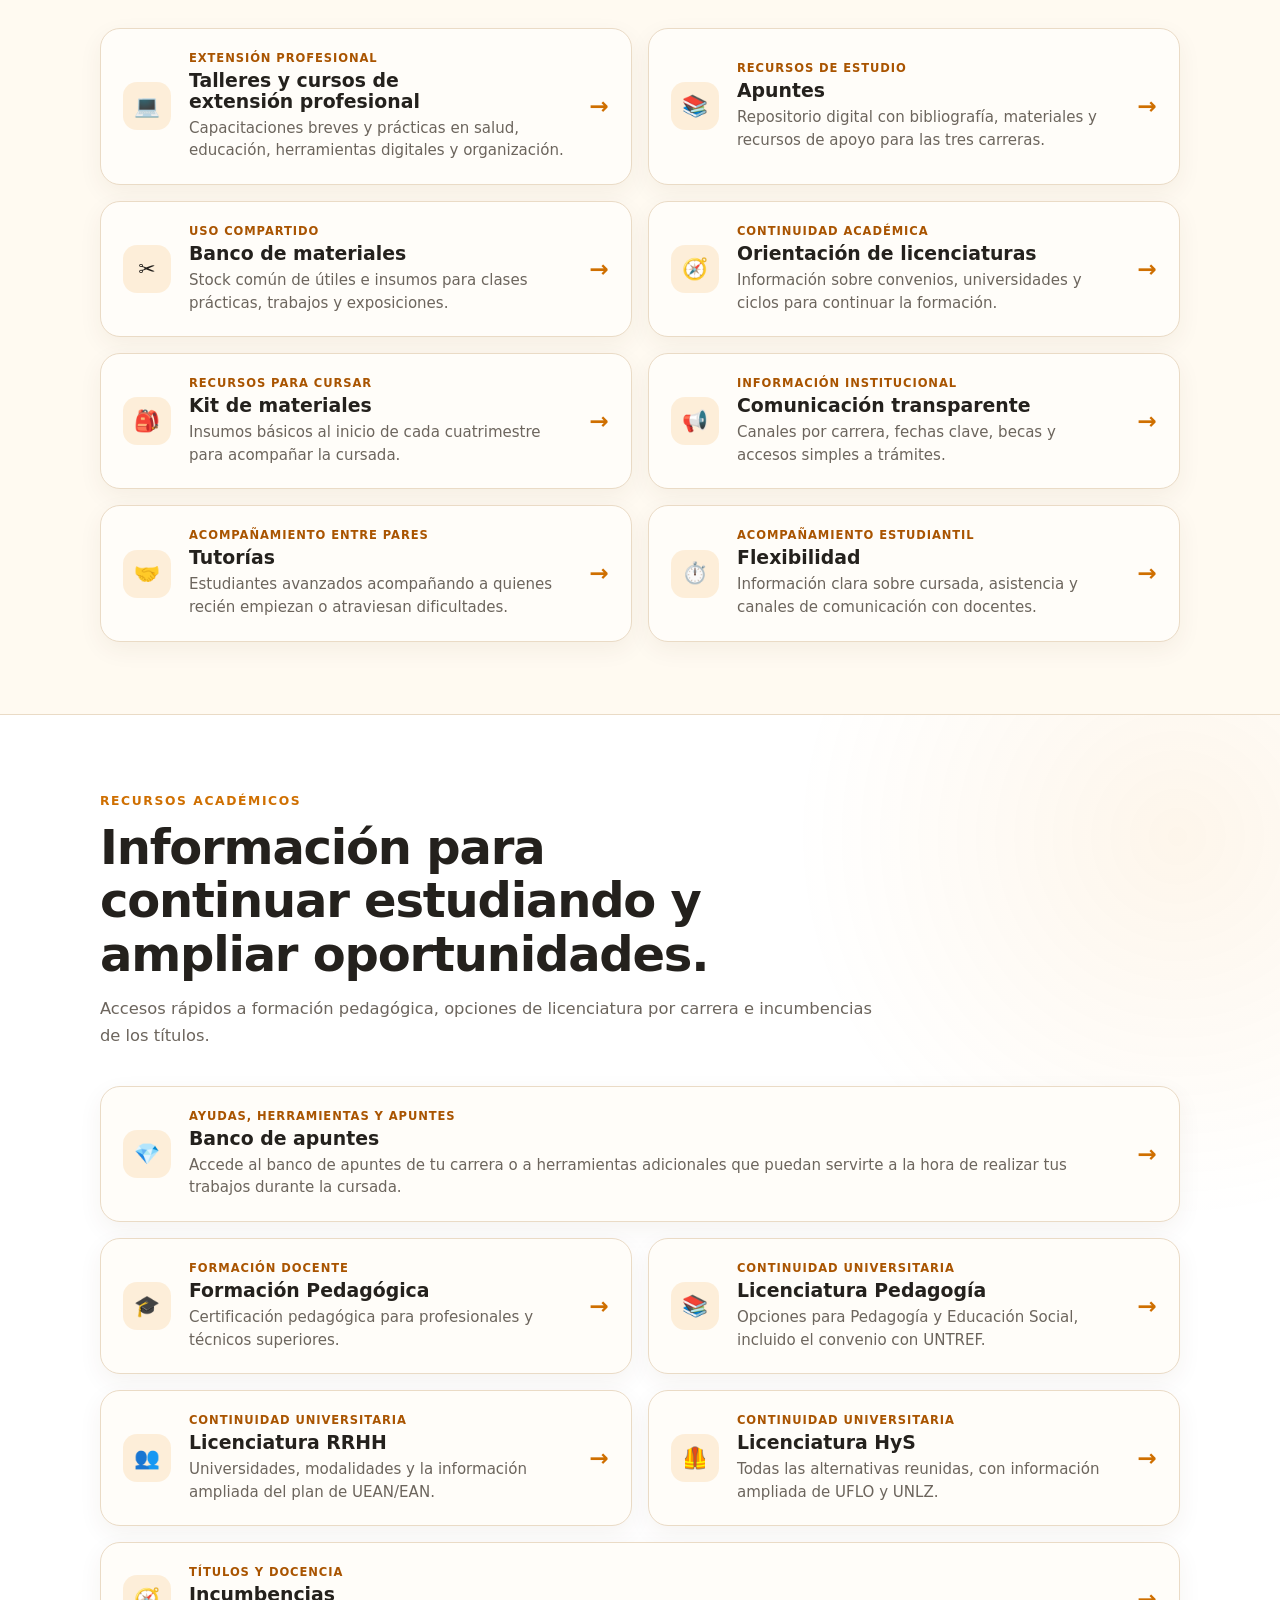
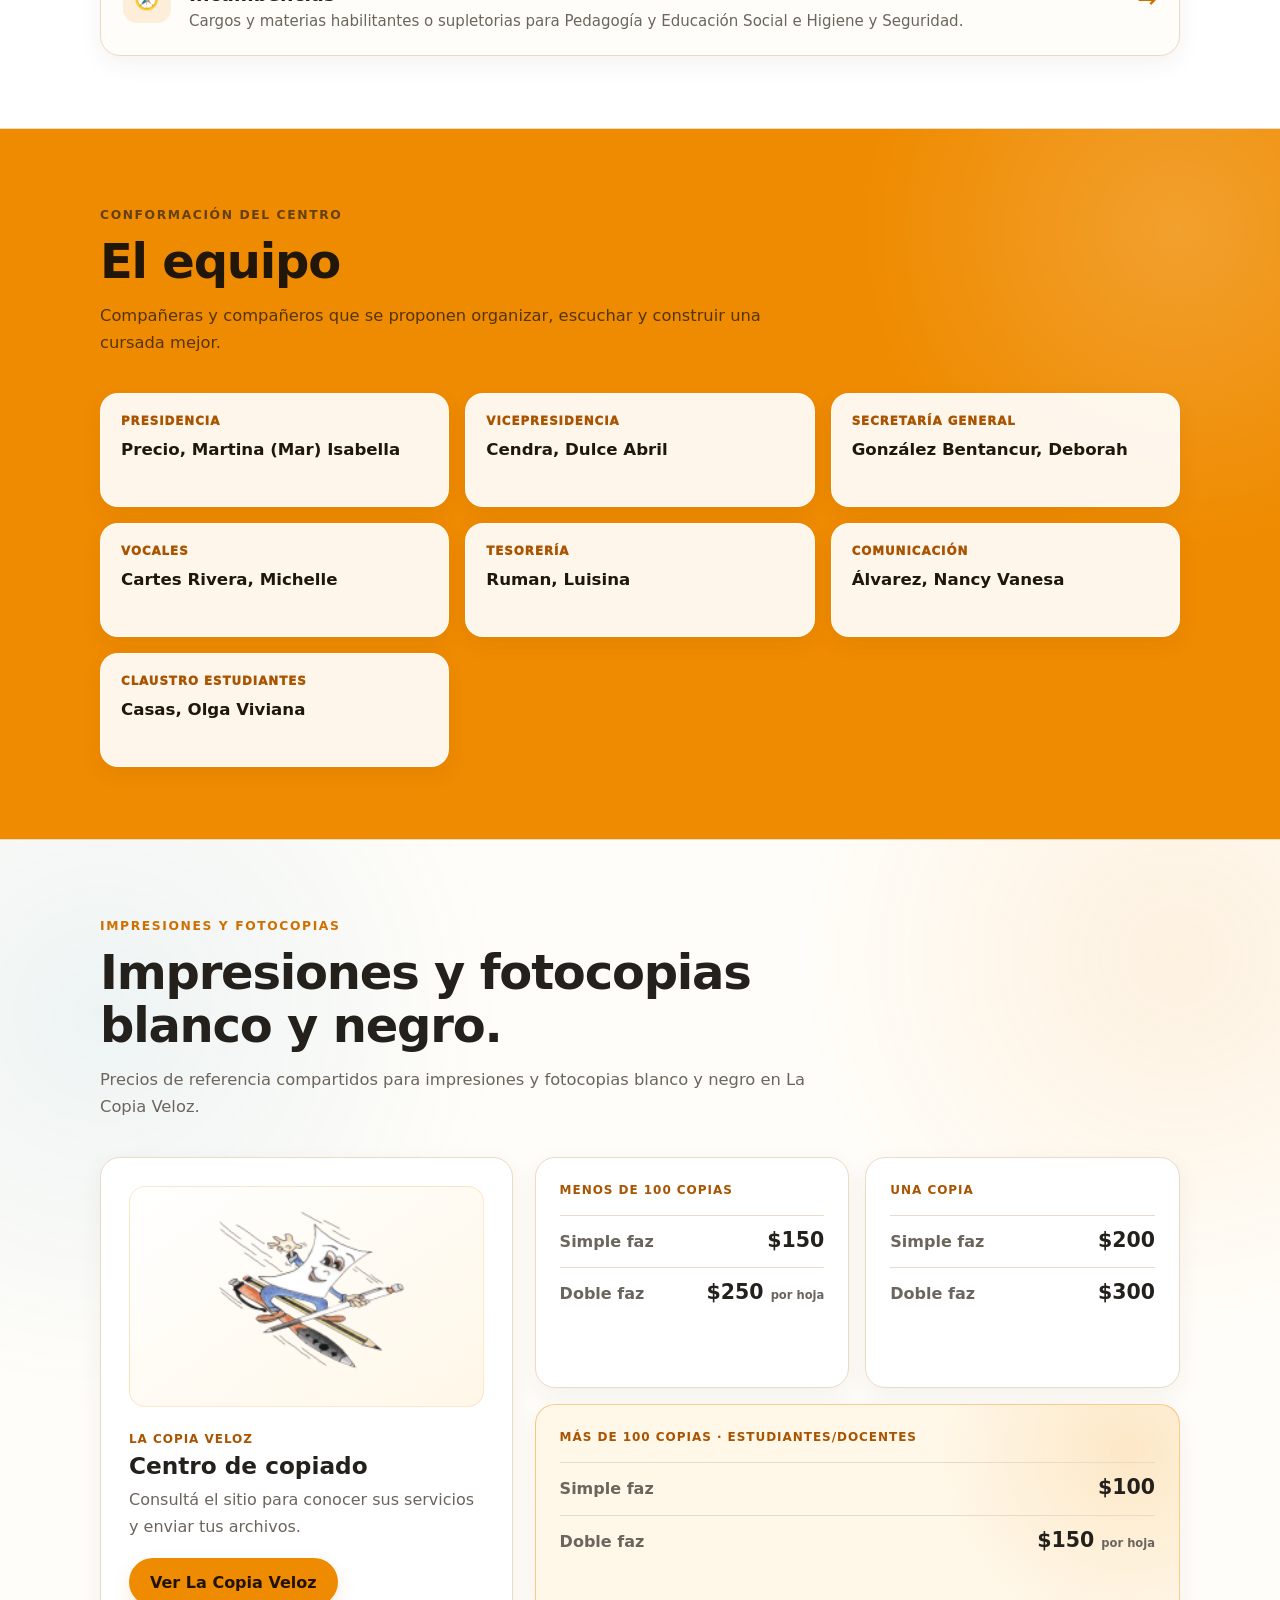
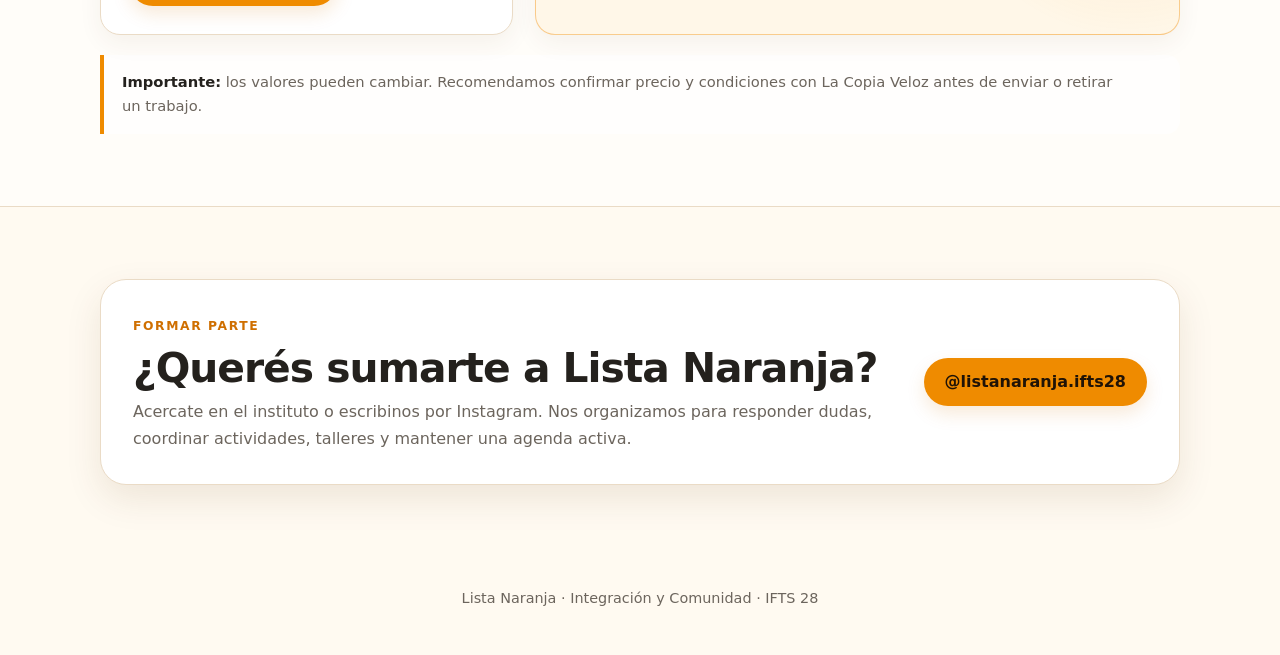
==== commit 0074294c: "propuestas reordenadas" ====
--- a/index.html
+++ b/index.html
@@ -75,82 +75,82 @@
         </div>
 
         <div class="academic-links">
+          <a class="academic-link-card" href="propuestas.html#talleres-cursos">
+            <span class="academic-icon" aria-hidden="true">💻</span>
+            <div>
+              <span class="resource-type">Extensión profesional</span>
+              <h3>Talleres y cursos de extensión profesional</h3>
+              <p>Capacitaciones breves y prácticas en salud, educación, herramientas digitales y organización.</p>
+            </div>
+            <span class="resource-arrow" aria-hidden="true">→</span>
+          </a>
+
+          <a class="academic-link-card" href="propuestas.html#apuntes">
+            <span class="academic-icon" aria-hidden="true">📚</span>
+            <div>
+              <span class="resource-type">Recursos de estudio</span>
+              <h3>Apuntes</h3>
+              <p>Repositorio digital con bibliografía, materiales y recursos de apoyo para las tres carreras.</p>
+            </div>
+            <span class="resource-arrow" aria-hidden="true">→</span>
+          </a>
+
+          <a class="academic-link-card" href="propuestas.html#banco-materiales">
+            <span class="academic-icon" aria-hidden="true">✂️</span>
+            <div>
+              <span class="resource-type">Uso compartido</span>
+              <h3>Banco de materiales</h3>
+              <p>Stock común de útiles e insumos para clases prácticas, trabajos y exposiciones.</p>
+            </div>
+            <span class="resource-arrow" aria-hidden="true">→</span>
+          </a>
+
+          <a class="academic-link-card" href="propuestas.html#orientacion-licenciaturas">
+            <span class="academic-icon" aria-hidden="true">🧭</span>
+            <div>
+              <span class="resource-type">Continuidad académica</span>
+              <h3>Orientación de licenciaturas</h3>
+              <p>Información sobre convenios, universidades y ciclos para continuar la formación.</p>
+            </div>
+            <span class="resource-arrow" aria-hidden="true">→</span>
+          </a>
+
+          <a class="academic-link-card" href="propuestas.html#kit-materiales">
+            <span class="academic-icon" aria-hidden="true">🎒</span>
+            <div>
+              <span class="resource-type">Recursos para cursar</span>
+              <h3>Kit de materiales</h3>
+              <p>Insumos básicos al inicio de cada cuatrimestre para acompañar la cursada.</p>
+            </div>
+            <span class="resource-arrow" aria-hidden="true">→</span>
+          </a>
+
+          <a class="academic-link-card" href="propuestas.html#comunicacion-transparente">
+            <span class="academic-icon" aria-hidden="true">📢</span>
+            <div>
+              <span class="resource-type">Información institucional</span>
+              <h3>Comunicación transparente</h3>
+              <p>Canales por carrera, fechas clave, becas y accesos simples a trámites.</p>
+            </div>
+            <span class="resource-arrow" aria-hidden="true">→</span>
+          </a>
+
+          <a class="academic-link-card" href="propuestas.html#tutorias">
+            <span class="academic-icon" aria-hidden="true">🤝</span>
+            <div>
+              <span class="resource-type">Acompañamiento entre pares</span>
+              <h3>Tutorías</h3>
+              <p>Estudiantes avanzados acompañando a quienes recién empiezan o atraviesan dificultades.</p>
+            </div>
+            <span class="resource-arrow" aria-hidden="true">→</span>
+          </a>
+
           <a class="academic-link-card" href="propuestas.html#flexibilidad">
             <span class="academic-icon" aria-hidden="true">⏱️</span>
             <div>
               <span class="resource-type">Acompañamiento estudiantil</span>
               <h3>Flexibilidad</h3>
               <p>Información clara sobre cursada, asistencia y canales de comunicación con docentes.</p>
-            </div>
-            <span class="resource-arrow" aria-hidden="true">→</span>
-          </a>
-
-          <a class="academic-link-card" href="propuestas.html#apuntes">
-            <span class="academic-icon" aria-hidden="true">📚</span>
-            <div>
-              <span class="resource-type">Recursos de estudio</span>
-              <h3>Apuntes</h3>
-              <p>Repositorio digital con bibliografía, materiales y recursos de apoyo para las tres carreras.</p>
-            </div>
-            <span class="resource-arrow" aria-hidden="true">→</span>
-          </a>
-
-          <a class="academic-link-card" href="propuestas.html#kit-materiales">
-            <span class="academic-icon" aria-hidden="true">🎒</span>
-            <div>
-              <span class="resource-type">Recursos para cursar</span>
-              <h3>Kit de materiales</h3>
-              <p>Insumos básicos al inicio de cada cuatrimestre para acompañar la cursada.</p>
-            </div>
-            <span class="resource-arrow" aria-hidden="true">→</span>
-          </a>
-
-          <a class="academic-link-card" href="propuestas.html#banco-materiales">
-            <span class="academic-icon" aria-hidden="true">✂️</span>
-            <div>
-              <span class="resource-type">Uso compartido</span>
-              <h3>Banco de materiales</h3>
-              <p>Stock común de útiles e insumos para clases prácticas, trabajos y exposiciones.</p>
-            </div>
-            <span class="resource-arrow" aria-hidden="true">→</span>
-          </a>
-
-          <a class="academic-link-card" href="propuestas.html#tutorias">
-            <span class="academic-icon" aria-hidden="true">🤝</span>
-            <div>
-              <span class="resource-type">Acompañamiento entre pares</span>
-              <h3>Tutorías</h3>
-              <p>Estudiantes avanzados acompañando a quienes recién empiezan o atraviesan dificultades.</p>
-            </div>
-            <span class="resource-arrow" aria-hidden="true">→</span>
-          </a>
-
-          <a class="academic-link-card" href="propuestas.html#comunicacion-transparente">
-            <span class="academic-icon" aria-hidden="true">📢</span>
-            <div>
-              <span class="resource-type">Información institucional</span>
-              <h3>Comunicación transparente</h3>
-              <p>Canales por carrera, fechas clave, becas y accesos simples a trámites.</p>
-            </div>
-            <span class="resource-arrow" aria-hidden="true">→</span>
-          </a>
-
-          <a class="academic-link-card" href="propuestas.html#orientacion-licenciaturas">
-            <span class="academic-icon" aria-hidden="true">🧭</span>
-            <div>
-              <span class="resource-type">Continuidad académica</span>
-              <h3>Orientación de licenciaturas</h3>
-              <p>Información sobre convenios, universidades y ciclos para continuar la formación.</p>
-            </div>
-            <span class="resource-arrow" aria-hidden="true">→</span>
-          </a>
-
-          <a class="academic-link-card" href="propuestas.html#talleres-cursos">
-            <span class="academic-icon" aria-hidden="true">💻</span>
-            <div>
-              <span class="resource-type">Extensión profesional</span>
-              <h3>Talleres y cursos de extensión profesional</h3>
-              <p>Capacitaciones breves y prácticas en salud, educación, herramientas digitales y organización.</p>
             </div>
             <span class="resource-arrow" aria-hidden="true">→</span>
           </a>
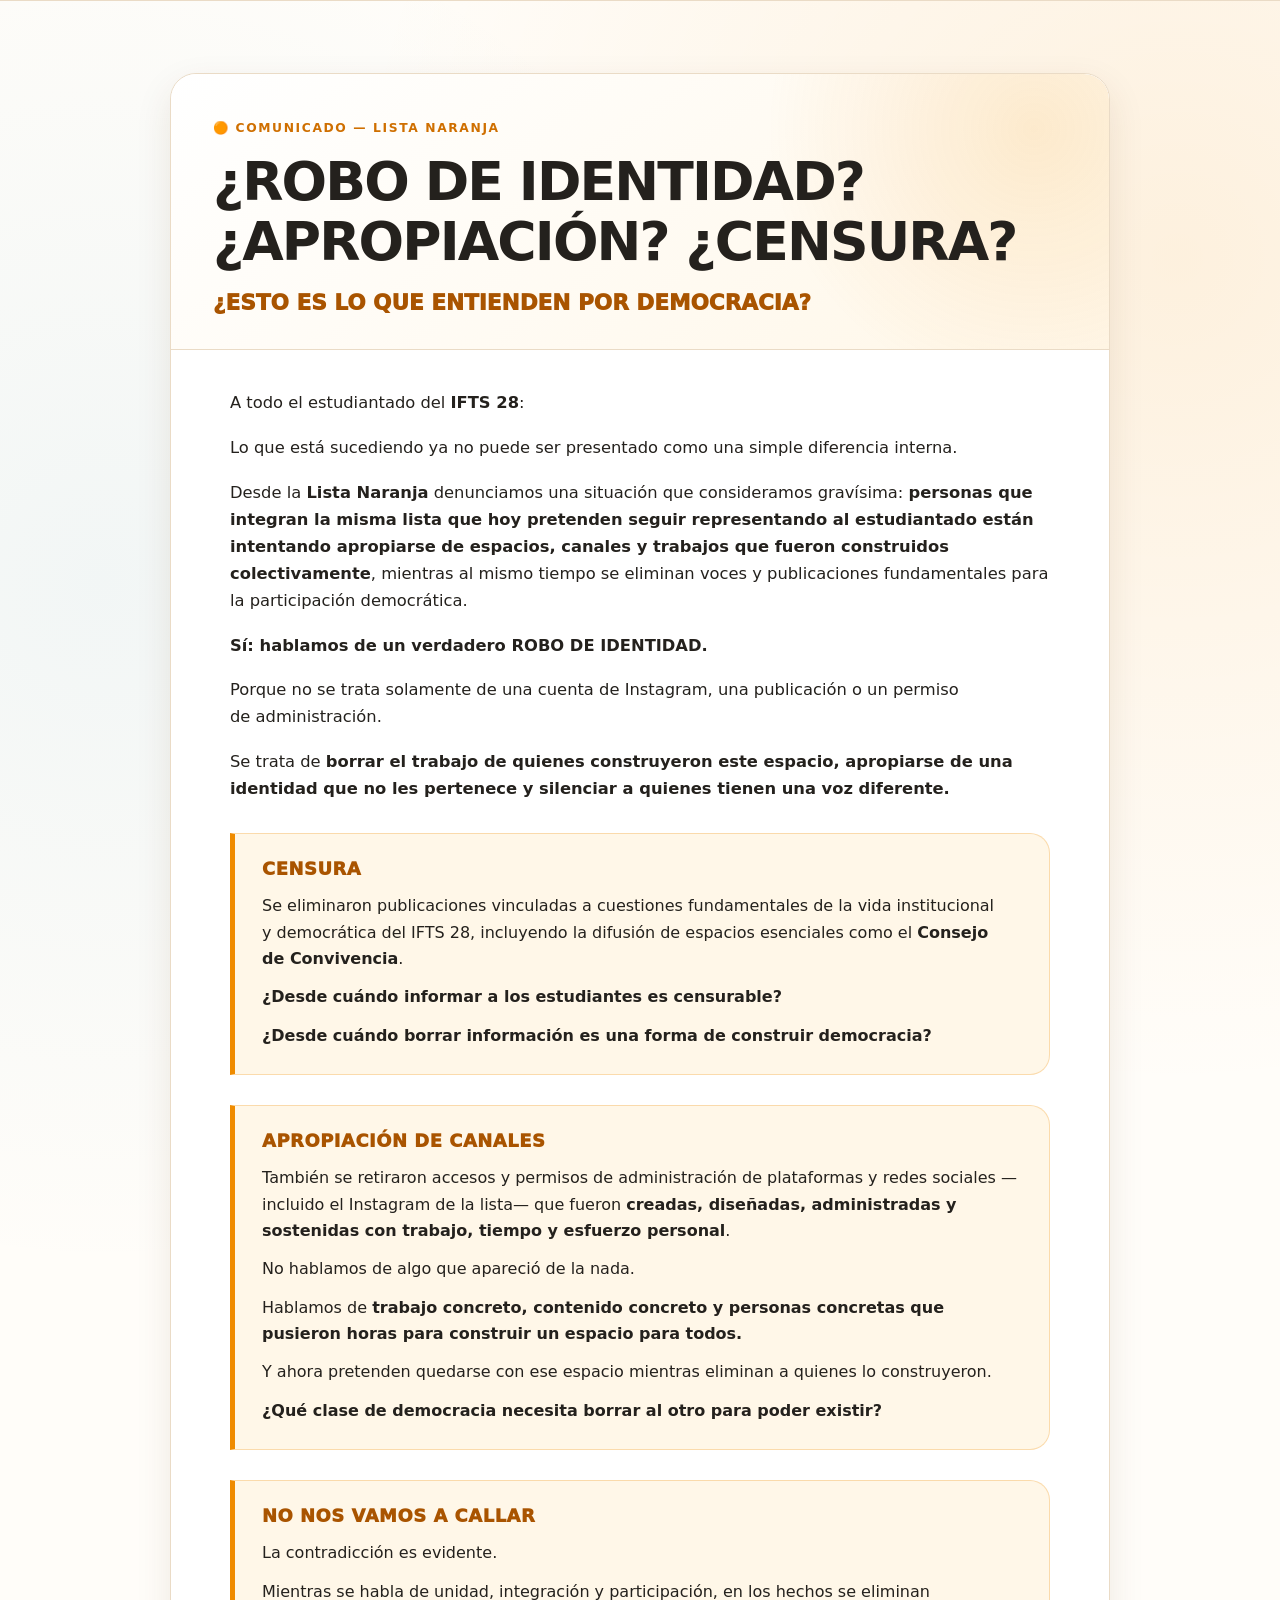
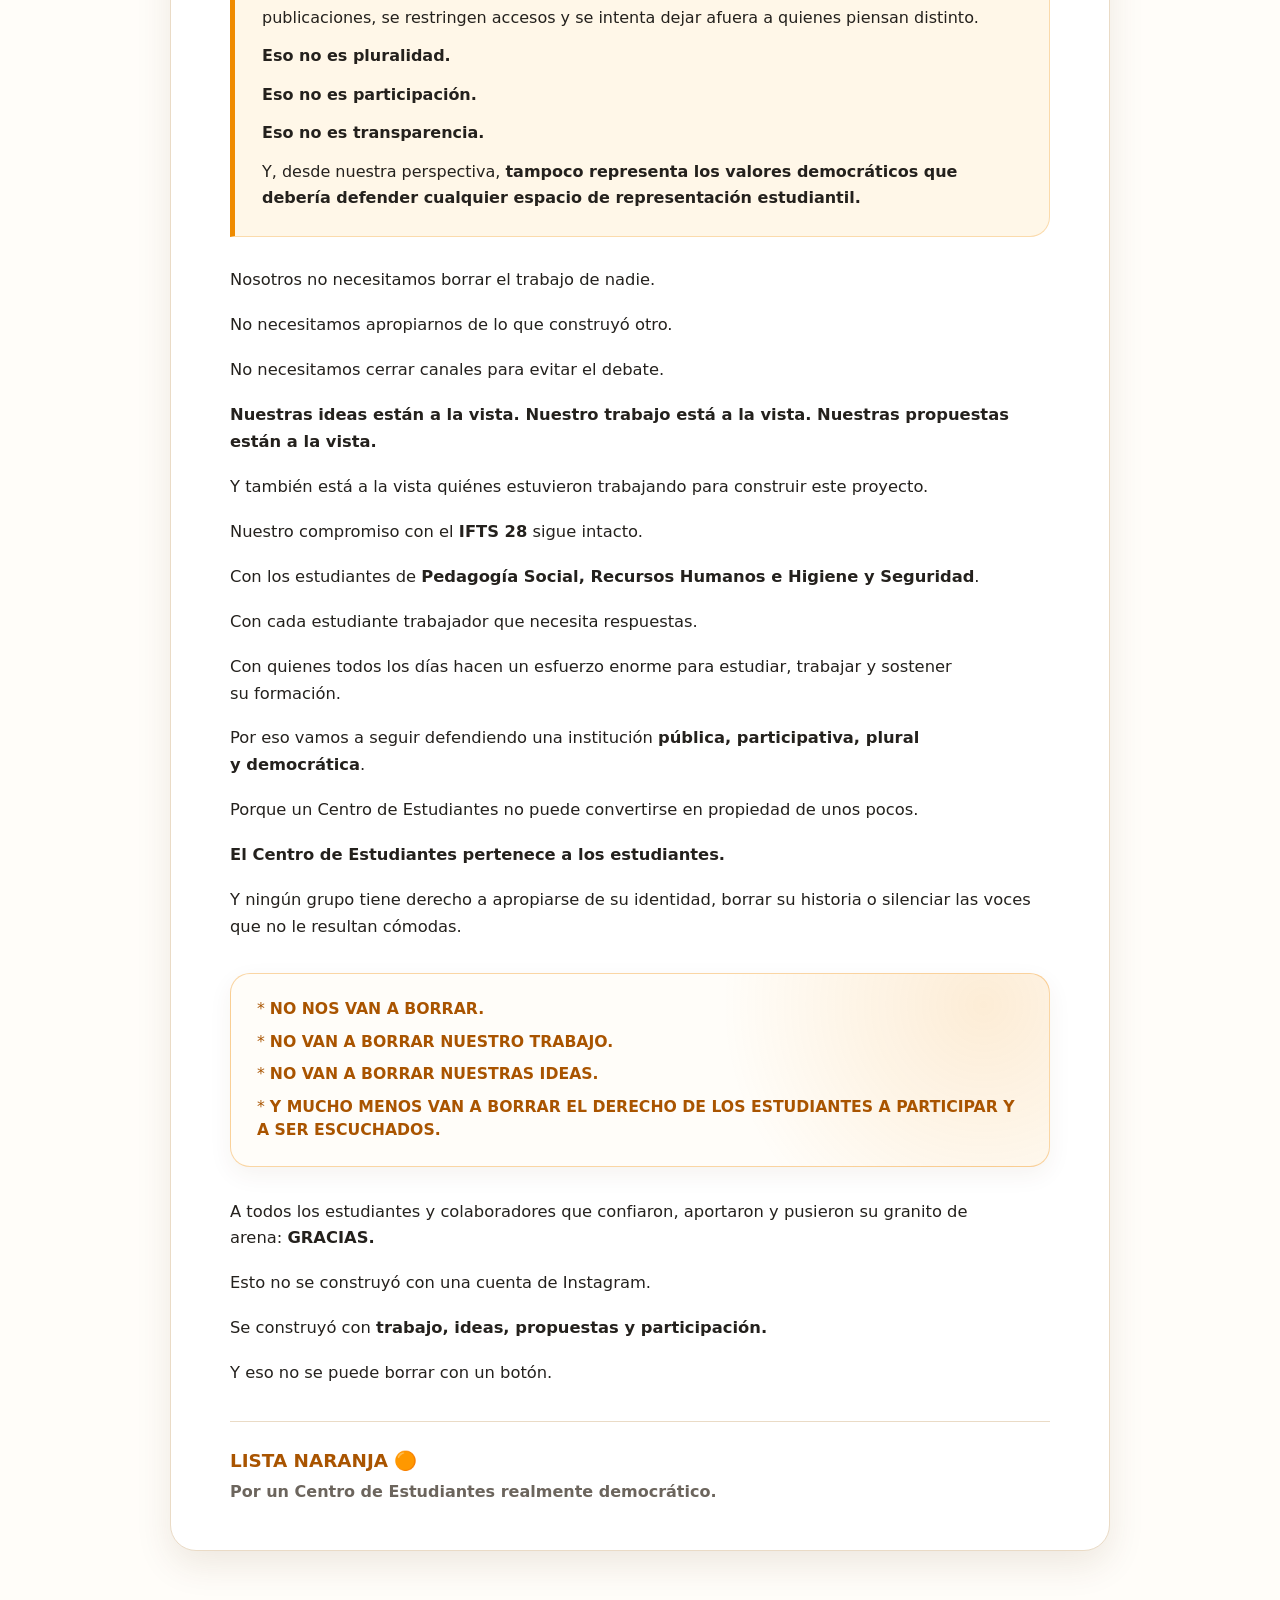
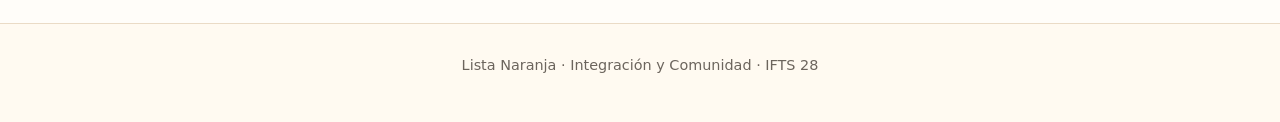
==== commit b33a2cfc: "se pudrio todo" ====
--- a/index.html
+++ b/index.html
@@ -9,323 +9,101 @@
   <link rel="stylesheet" href="styles.css" />
 </head>
 <body class="home-page">
-  <header>
-    <div class="wrap">
-      <nav aria-label="Navegación principal">
-        <a class="brand" href="#inicio">
-          <img src="assets/logo.png" alt="Logo de Lista Naranja" />
-          <span>Lista Naranja</span>
-        </a>
-        <div class="links">
-          <a href="#somos">Quiénes somos</a>
-          <a href="#propuestas">Propuestas</a>
-          <a href="#recursos">Recursos</a>
-          <a href="#equipo">Equipo</a>
-          <a href="#impresiones">Impresiones</a>
-          <a href="#sumate">Sumate</a>
-        </div>
-      </nav>
-    </div>
-  </header>
+  <main>
 
-  <main>
-    <section class="hero" id="inicio">
-      <div class="wrap hero-grid">
-        <div>
-          <span class="eyebrow">Acompañamiento estudiantil · IFTS 28</span>
-          <h1>Integración<br />y <span>comunidad</span></h1>
-          <p>Una propuesta estudiantil pensada para acompañar la cursada, facilitar el acceso a información y recursos, y construir un instituto donde nadie quede afuera.</p>
-          <div class="actions">
-            <a class="btn btn-primary" href="#propuestas">Ver propuestas</a>
-            <a class="btn btn-secondary" href="#sumate">Quiero participar</a>
-          </div>
-        </div>
-        <div>
-          <img class="hero-logo" src="assets/logo.png" alt="Lista Naranja — Integración y Unidad" />
-        </div>
-      </div>
-    </section>
+    <section class="statement" id="comunicado" aria-labelledby="comunicado-titulo">
+      <div class="wrap">
+        <article class="statement-card">
+          <header class="statement-header">
+            <span class="eyebrow">🟠 Comunicado — Lista Naranja</span>
+            <h2 id="comunicado-titulo">¿ROBO DE IDENTIDAD? ¿APROPIACIÓN? ¿CENSURA?</h2>
+            <p class="statement-question">¿ESTO ES LO QUE ENTIENDEN POR DEMOCRACIA?</p>
+          </header>
 
-    <section class="about" id="somos">
-      <div class="wrap">
-        <div class="section-head">
-          <span class="eyebrow">Quiénes somos</span>
-          <h2>Estudiantes que conocen la cursada desde adentro.</h2>
-          <p>Somos estudiantes de segundo y tercer año de Pedagogía. Queremos un Centro de Estudiantes que acompañe con soluciones concretas, escucha y respeto por el tiempo de cada estudiante.</p>
-        </div>
-        <div class="about-grid">
-          <div class="panel">
-            <strong>Permanencia como derecho</strong>
-            <p>Impulsamos herramientas para quienes trabajan, sostienen una familia o necesitan más flexibilidad para continuar estudiando.</p>
-          </div>
-          <div class="panel">
-            <strong>Información clara y cercana</strong>
-            <p>Buscamos que becas, finales, cronogramas y trámites lleguen de forma ordenada y ágil, sin vueltas.</p>
-          </div>
-        </div>
-      </div>
-    </section>
+          <div class="statement-body">
+            <p>A todo el estudiantado del <strong>IFTS 28</strong>:</p>
 
-    <section id="propuestas">
-      <div class="wrap">
-        <div class="section-head">
-          <span class="eyebrow">Propuestas</span>
-          <h2>Herramientas reales para la cursada y el futuro.</h2>
-          <p>Conocé nuestras iniciativas para acompañar la trayectoria estudiantil, facilitar recursos y ampliar oportunidades.</p>
-        </div>
+            <p>Lo que está sucediendo ya no puede ser presentado como una simple diferencia interna.</p>
 
-        <div class="academic-links">
-          <a class="academic-link-card" href="propuestas.html#talleres-cursos">
-            <span class="academic-icon" aria-hidden="true">💻</span>
-            <div>
-              <span class="resource-type">Extensión profesional</span>
-              <h3>Talleres y cursos de extensión profesional</h3>
-              <p>Capacitaciones breves y prácticas en salud, educación, herramientas digitales y organización.</p>
+            <p>Desde la <strong>Lista Naranja</strong> denunciamos una situación que consideramos gravísima: <strong>personas que integran la misma lista que hoy pretenden seguir representando al estudiantado están intentando apropiarse de espacios, canales y trabajos que fueron construidos colectivamente</strong>, mientras al mismo tiempo se eliminan voces y publicaciones fundamentales para la participación democrática.</p>
+
+            <p><strong>Sí: hablamos de un verdadero ROBO DE IDENTIDAD.</strong></p>
+
+            <p>Porque no se trata solamente de una cuenta de Instagram, una publicación o un permiso de administración.</p>
+
+            <p>Se trata de <strong>borrar el trabajo de quienes construyeron este espacio, apropiarse de una identidad que no les pertenece y silenciar a quienes tienen una voz diferente.</strong></p>
+
+            <section class="statement-alert" aria-labelledby="comunicado-censura">
+              <h3 id="comunicado-censura">CENSURA</h3>
+              <p>Se eliminaron publicaciones vinculadas a cuestiones fundamentales de la vida institucional y democrática del IFTS 28, incluyendo la difusión de espacios esenciales como el <strong>Consejo de Convivencia</strong>.</p>
+              <p><strong>¿Desde cuándo informar a los estudiantes es censurable?</strong></p>
+              <p><strong>¿Desde cuándo borrar información es una forma de construir democracia?</strong></p>
+            </section>
+
+            <section class="statement-alert" aria-labelledby="comunicado-apropiacion">
+              <h3 id="comunicado-apropiacion">APROPIACIÓN DE CANALES</h3>
+              <p>También se retiraron accesos y permisos de administración de plataformas y redes sociales —incluido el Instagram de la lista— que fueron <strong>creadas, diseñadas, administradas y sostenidas con trabajo, tiempo y esfuerzo personal</strong>.</p>
+              <p>No hablamos de algo que apareció de la nada.</p>
+              <p>Hablamos de <strong>trabajo concreto, contenido concreto y personas concretas que pusieron horas para construir un espacio para todos.</strong></p>
+              <p>Y ahora pretenden quedarse con ese espacio mientras eliminan a quienes lo construyeron.</p>
+              <p><strong>¿Qué clase de democracia necesita borrar al otro para poder existir?</strong></p>
+            </section>
+
+            <section class="statement-alert" aria-labelledby="comunicado-no-callamos">
+              <h3 id="comunicado-no-callamos">NO NOS VAMOS A CALLAR</h3>
+              <p>La contradicción es evidente.</p>
+              <p>Mientras se habla de unidad, integración y participación, en los hechos se eliminan publicaciones, se restringen accesos y se intenta dejar afuera a quienes piensan distinto.</p>
+              <p><strong>Eso no es pluralidad.</strong></p>
+              <p><strong>Eso no es participación.</strong></p>
+              <p><strong>Eso no es transparencia.</strong></p>
+              <p>Y, desde nuestra perspectiva, <strong>tampoco representa los valores democráticos que debería defender cualquier espacio de representación estudiantil.</strong></p>
+            </section>
+
+            <p>Nosotros no necesitamos borrar el trabajo de nadie.</p>
+            <p>No necesitamos apropiarnos de lo que construyó otro.</p>
+            <p>No necesitamos cerrar canales para evitar el debate.</p>
+
+            <p><strong>Nuestras ideas están a la vista. Nuestro trabajo está a la vista. Nuestras propuestas están a la vista.</strong></p>
+
+            <p>Y también está a la vista quiénes estuvieron trabajando para construir este proyecto.</p>
+
+            <p>Nuestro compromiso con el <strong>IFTS 28</strong> sigue intacto.</p>
+
+            <p>Con los estudiantes de <strong>Pedagogía Social, Recursos Humanos e Higiene y Seguridad</strong>.</p>
+
+            <p>Con cada estudiante trabajador que necesita respuestas.</p>
+
+            <p>Con quienes todos los días hacen un esfuerzo enorme para estudiar, trabajar y sostener su formación.</p>
+
+            <p>Por eso vamos a seguir defendiendo una institución <strong>pública, participativa, plural y democrática</strong>.</p>
+
+            <p>Porque un Centro de Estudiantes no puede convertirse en propiedad de unos pocos.</p>
+
+            <p><strong>El Centro de Estudiantes pertenece a los estudiantes.</strong></p>
+
+            <p>Y ningún grupo tiene derecho a apropiarse de su identidad, borrar su historia o silenciar las voces que no le resultan cómodas.</p>
+
+            <div class="statement-slogans" aria-label="Mensajes principales del comunicado">
+              <p>* <strong>NO NOS VAN A BORRAR.</strong></p>
+              <p>* <strong>NO VAN A BORRAR NUESTRO TRABAJO.</strong></p>
+              <p>* <strong>NO VAN A BORRAR NUESTRAS IDEAS.</strong></p>
+              <p>* <strong>Y MUCHO MENOS VAN A BORRAR EL DERECHO DE LOS ESTUDIANTES A PARTICIPAR Y A SER ESCUCHADOS.</strong></p>
             </div>
-            <span class="resource-arrow" aria-hidden="true">→</span>
-          </a>
 
-          <a class="academic-link-card" href="propuestas.html#apuntes">
-            <span class="academic-icon" aria-hidden="true">📚</span>
-            <div>
-              <span class="resource-type">Recursos de estudio</span>
-              <h3>Apuntes</h3>
-              <p>Repositorio digital con bibliografía, materiales y recursos de apoyo para las tres carreras.</p>
-            </div>
-            <span class="resource-arrow" aria-hidden="true">→</span>
-          </a>
+            <p>A todos los estudiantes y colaboradores que confiaron, aportaron y pusieron su granito de arena: <strong>GRACIAS.</strong></p>
 
-          <a class="academic-link-card" href="propuestas.html#banco-materiales">
-            <span class="academic-icon" aria-hidden="true">✂️</span>
-            <div>
-              <span class="resource-type">Uso compartido</span>
-              <h3>Banco de materiales</h3>
-              <p>Stock común de útiles e insumos para clases prácticas, trabajos y exposiciones.</p>
-            </div>
-            <span class="resource-arrow" aria-hidden="true">→</span>
-          </a>
+            <p>Esto no se construyó con una cuenta de Instagram.</p>
 
-          <a class="academic-link-card" href="propuestas.html#orientacion-licenciaturas">
-            <span class="academic-icon" aria-hidden="true">🧭</span>
-            <div>
-              <span class="resource-type">Continuidad académica</span>
-              <h3>Orientación de licenciaturas</h3>
-              <p>Información sobre convenios, universidades y ciclos para continuar la formación.</p>
-            </div>
-            <span class="resource-arrow" aria-hidden="true">→</span>
-          </a>
+            <p>Se construyó con <strong>trabajo, ideas, propuestas y participación.</strong></p>
 
-          <a class="academic-link-card" href="propuestas.html#kit-materiales">
-            <span class="academic-icon" aria-hidden="true">🎒</span>
-            <div>
-              <span class="resource-type">Recursos para cursar</span>
-              <h3>Kit de materiales</h3>
-              <p>Insumos básicos al inicio de cada cuatrimestre para acompañar la cursada.</p>
-            </div>
-            <span class="resource-arrow" aria-hidden="true">→</span>
-          </a>
+            <p>Y eso no se puede borrar con un botón.</p>
 
-          <a class="academic-link-card" href="propuestas.html#comunicacion-transparente">
-            <span class="academic-icon" aria-hidden="true">📢</span>
-            <div>
-              <span class="resource-type">Información institucional</span>
-              <h3>Comunicación transparente</h3>
-              <p>Canales por carrera, fechas clave, becas y accesos simples a trámites.</p>
-            </div>
-            <span class="resource-arrow" aria-hidden="true">→</span>
-          </a>
-
-          <a class="academic-link-card" href="propuestas.html#tutorias">
-            <span class="academic-icon" aria-hidden="true">🤝</span>
-            <div>
-              <span class="resource-type">Acompañamiento entre pares</span>
-              <h3>Tutorías</h3>
-              <p>Estudiantes avanzados acompañando a quienes recién empiezan o atraviesan dificultades.</p>
-            </div>
-            <span class="resource-arrow" aria-hidden="true">→</span>
-          </a>
-
-          <a class="academic-link-card" href="propuestas.html#flexibilidad">
-            <span class="academic-icon" aria-hidden="true">⏱️</span>
-            <div>
-              <span class="resource-type">Acompañamiento estudiantil</span>
-              <h3>Flexibilidad</h3>
-              <p>Información clara sobre cursada, asistencia y canales de comunicación con docentes.</p>
-            </div>
-            <span class="resource-arrow" aria-hidden="true">→</span>
-          </a>
-        </div>
-      </div>
-    </section>
-
-    <section class="academic-resources" id="recursos">
-      <div class="wrap">
-        <div class="section-head">
-          <span class="eyebrow">Recursos académicos</span>
-          <h2>Información para continuar estudiando y ampliar oportunidades.</h2>
-          <p>Accesos rápidos a formación pedagógica, opciones de licenciatura por carrera e incumbencias de los títulos.</p>
-        </div>
-
-        <div class="academic-links">
-          <a class="academic-link-card academic-link-card-wide" href="apuntes.html">
-            <span class="academic-icon" aria-hidden="true">💎</span>
-            <div>
-              <span class="resource-type">Ayudas, Herramientas y apuntes</span>
-              <h3>Banco de apuntes</h3>
-              <p>Accede al banco de apuntes de tu carrera o a herramientas adicionales que puedan servirte a la hora de realizar tus trabajos durante la cursada.</p>
-            </div>
-            <span class="resource-arrow" aria-hidden="true">→</span>
-          </a>
-
-          <a class="academic-link-card" href="formacion-pedagogica.html">
-            <span class="academic-icon" aria-hidden="true">🎓</span>
-            <div>
-              <span class="resource-type">Formación docente</span>
-              <h3>Formación Pedagógica</h3>
-              <p>Certificación pedagógica para profesionales y técnicos superiores.</p>
-            </div>
-            <span class="resource-arrow" aria-hidden="true">→</span>
-          </a>
-
-          <a class="academic-link-card" href="licenciatura-pedagogia.html">
-            <span class="academic-icon" aria-hidden="true">📚</span>
-            <div>
-              <span class="resource-type">Continuidad universitaria</span>
-              <h3>Licenciatura Pedagogía</h3>
-              <p>Opciones para Pedagogía y Educación Social, incluido el convenio con UNTREF.</p>
-            </div>
-            <span class="resource-arrow" aria-hidden="true">→</span>
-          </a>
-
-          <a class="academic-link-card" href="licenciatura-rrhh.html">
-            <span class="academic-icon" aria-hidden="true">👥</span>
-            <div>
-              <span class="resource-type">Continuidad universitaria</span>
-              <h3>Licenciatura RRHH</h3>
-              <p>Universidades, modalidades y la información ampliada del plan de UEAN/EAN.</p>
-            </div>
-            <span class="resource-arrow" aria-hidden="true">→</span>
-          </a>
-
-          <a class="academic-link-card" href="licenciatura-hys.html">
-            <span class="academic-icon" aria-hidden="true">🦺</span>
-            <div>
-              <span class="resource-type">Continuidad universitaria</span>
-              <h3>Licenciatura HyS</h3>
-              <p>Todas las alternativas reunidas, con información ampliada de UFLO y UNLZ.</p>
-            </div>
-            <span class="resource-arrow" aria-hidden="true">→</span>
-          </a>
-
-          <a class="academic-link-card academic-link-card-wide" href="incumbencias.html">
-            <span class="academic-icon" aria-hidden="true">🧭</span>
-            <div>
-              <span class="resource-type">Títulos y docencia</span>
-              <h3>Incumbencias</h3>
-              <p>Cargos y materias habilitantes o supletorias para Pedagogía y Educación Social e Higiene y Seguridad.</p>
-            </div>
-            <span class="resource-arrow" aria-hidden="true">→</span>
-          </a>
-        </div>
-      </div>
-    </section>
-
-    <section class="team" id="equipo">
-      <div class="wrap">
-        <div class="section-head">
-          <span class="eyebrow">Conformación del centro</span>
-          <h2>El equipo</h2>
-          <p>Compañeras y compañeros que se proponen organizar, escuchar y construir una cursada mejor.</p>
-        </div>
-        <div class="team-grid">
-          <div class="person"><span class="role">Presidencia</span><b>Precio, Martina (Mar) Isabella</b></div>
-          <div class="person"><span class="role">Vicepresidencia</span><b>Cendra, Dulce Abril</b></div>
-          <div class="person"><span class="role">Secretaría General</span><b>González Bentancur, Deborah</b></div>
-          <div class="person"><span class="role">Vocales</span><b>Cartes Rivera, Michelle</b></div>
-          <div class="person"><span class="role">Tesorería</span><b>Ruman, Luisina</b></div>
-          <div class="person"><span class="role">Comunicación</span><b>Álvarez, Nancy Vanesa</b></div>
-          <div class="person"><span class="role">Claustro Estudiantes</span><b>Casas, Olga Viviana</b></div>
-          <!--<div class="person"><span class="role">Claustro Egresados</span><b>Luciano “Lucho” Pereyra</b></div>-->
-        </div>
-      </div>
-    </section>
-
-    <section class="print-partner" id="impresiones">
-      <div class="wrap">
-        <div class="section-head">
-          <span class="eyebrow">Impresiones y fotocopias</span>
-          <h2>Impresiones y fotocopias blanco y negro.</h2>
-          <p>Precios de referencia compartidos para impresiones y fotocopias blanco y negro en La Copia Veloz.</p>
-        </div>
-
-        <div class="print-partner-grid">
-          <div class="print-partner-info">
-            <div class="print-logo-box">
-              <img src="assets/la-copia-veloz.png" alt="Logo de La Copia Veloz" />
-            </div>
-            <div>
-              <span class="print-partner-label">La Copia Veloz</span>
-              <h3>Centro de copiado</h3>
-              <p>Consultá el sitio para conocer sus servicios y enviar tus archivos.</p>
-              <div class="actions print-actions">
-                <a class="btn btn-primary" href="https://www.lacopiaveloz.com/#NUESTROSSERVICIOS" target="_blank" rel="noopener noreferrer">Ver La Copia Veloz</a>
-              </div>
+            <div class="statement-signature">
+              <strong>LISTA NARANJA 🟠</strong>
+              <span>Por un Centro de Estudiantes realmente democrático.</span>
             </div>
           </div>
-
-          <div class="print-price-grid" aria-label="Precios de impresiones y fotocopias blanco y negro">
-            <article class="print-price-card">
-              <span class="print-price-kicker">Menos de 100 copias</span>
-              <div class="print-price-row">
-                <span>Simple faz</span>
-                <strong>$150</strong>
-              </div>
-              <div class="print-price-row">
-                <span>Doble faz</span>
-                <strong>$250 <small>por hoja</small></strong>
-              </div>
-            </article>
-
-            <article class="print-price-card">
-              <span class="print-price-kicker">Una copia</span>
-              <div class="print-price-row">
-                <span>Simple faz</span>
-                <strong>$200</strong>
-              </div>
-              <div class="print-price-row">
-                <span>Doble faz</span>
-                <strong>$300</strong>
-              </div>
-            </article>
-
-            <article class="print-price-card print-price-card-featured">
-              <span class="print-price-kicker">Más de 100 copias · estudiantes/docentes</span>
-              <div class="print-price-row">
-                <span>Simple faz</span>
-                <strong>$100</strong>
-              </div>
-              <div class="print-price-row">
-                <span>Doble faz</span>
-                <strong>$150 <small>por hoja</small></strong>
-              </div>
-            </article>
-          </div>
-        </div>
-
-        <p class="print-note"><strong>Importante:</strong> los valores pueden cambiar. Recomendamos confirmar precio y condiciones con La Copia Veloz antes de enviar o retirar un trabajo.</p>
-      </div>
-    </section>
-
-    <section id="sumate">
-      <div class="wrap">
-        <div class="join-box">
-          <div>
-            <span class="eyebrow">Formar parte</span>
-            <h2>¿Querés sumarte a Lista Naranja?</h2>
-            <p>Acercate en el instituto o escribinos por Instagram. Nos organizamos para responder dudas, coordinar actividades, talleres y mantener una agenda activa.</p>
-          </div>
-          <a class="btn btn-primary" href="https://www.instagram.com/listanaranja.ifts28/" target="_blank" rel="noopener noreferrer">@listanaranja.ifts28</a>
-        </div>
+        </article>
       </div>
     </section>
   </main>
--- a/styles.css
+++ b/styles.css
@@ -1436,3 +1436,172 @@
   }
 
 }
+/* =========================================================
+   COMUNICADO — LISTA NARANJA
+   Agregar este bloque al final de styles.css
+   ========================================================= */
+
+.statement {
+  border-top: 1px solid var(--line);
+  border-bottom: 1px solid var(--line);
+  background:
+    radial-gradient(circle at 92% 8%, rgba(239, 139, 0, 0.11), transparent 26%),
+    radial-gradient(circle at 8% 18%, rgba(33, 135, 189, 0.06), transparent 24%),
+    var(--surface-soft);
+}
+
+.statement-card {
+  max-width: 940px;
+  margin-inline: auto;
+  overflow: hidden;
+  border: 1px solid var(--line);
+  border-radius: var(--radius-lg);
+  background: var(--surface);
+  box-shadow: var(--shadow-md);
+}
+
+.statement-header {
+  padding: 40px 42px 32px;
+  border-bottom: 1px solid var(--line);
+  background:
+    radial-gradient(circle at 92% 20%, rgba(239, 139, 0, 0.14), transparent 30%),
+    linear-gradient(145deg, var(--surface), var(--orange-50));
+}
+
+.statement-header .eyebrow {
+  margin-bottom: 16px;
+}
+
+.statement-header h2 {
+  max-width: 820px;
+  margin-bottom: 16px;
+  font-size: clamp(2rem, 5vw, 3.35rem);
+  letter-spacing: -0.035em;
+}
+
+.statement-question {
+  max-width: 780px;
+  margin: 0;
+  color: var(--orange-700);
+  font-size: clamp(1.08rem, 2.5vw, 1.35rem);
+  font-weight: 950;
+  line-height: 1.35;
+}
+
+.statement-body {
+  padding: 40px 42px 44px;
+}
+
+.statement-body > p {
+  max-width: 820px;
+  margin: 0 auto 18px;
+  color: var(--ink);
+  font-size: 1.02rem;
+}
+
+.statement-body > p:last-of-type {
+  margin-bottom: 0;
+}
+
+.statement-body strong {
+  font-weight: 900;
+}
+
+.statement-alert {
+  max-width: 820px;
+  margin: 30px auto;
+  padding: 25px 27px;
+  border: 1px solid rgba(239, 139, 0, 0.26);
+  border-left: 5px solid var(--orange-500);
+  border-radius: 0 var(--radius-md) var(--radius-md) 0;
+  background: var(--orange-50);
+}
+
+.statement-alert h3 {
+  margin-bottom: 14px;
+  color: var(--orange-700);
+  font-size: 1.12rem;
+  font-weight: 950;
+  letter-spacing: 0.03em;
+}
+
+.statement-alert p {
+  margin: 0;
+  color: var(--ink);
+}
+
+.statement-alert p + p {
+  margin-top: 12px;
+}
+
+.statement-slogans {
+  max-width: 820px;
+  display: grid;
+  gap: 10px;
+  margin: 32px auto;
+  padding: 24px 26px;
+  border: 1px solid rgba(239, 139, 0, 0.34);
+  border-radius: var(--radius-md);
+  background:
+    radial-gradient(circle at 92% 16%, rgba(239, 139, 0, 0.14), transparent 34%),
+    var(--surface-soft);
+  box-shadow: var(--shadow-sm);
+}
+
+.statement-slogans p {
+  margin: 0;
+  color: var(--orange-700);
+  font-size: 0.98rem;
+  line-height: 1.45;
+}
+
+.statement-signature {
+  max-width: 820px;
+  display: flex;
+  flex-direction: column;
+  gap: 3px;
+  margin: 34px auto 0;
+  padding-top: 24px;
+  border-top: 1px solid var(--line);
+}
+
+.statement-signature strong {
+  color: var(--orange-700);
+  font-size: 1.15rem;
+}
+
+.statement-signature span {
+  color: var(--muted);
+  font-weight: 750;
+}
+
+@media (max-width: 640px) {
+  .statement-card {
+    border-radius: var(--radius-md);
+  }
+
+  .statement-header,
+  .statement-body {
+    padding-right: 22px;
+    padding-left: 22px;
+  }
+
+  .statement-header {
+    padding-top: 30px;
+    padding-bottom: 26px;
+  }
+
+  .statement-body {
+    padding-top: 30px;
+    padding-bottom: 34px;
+  }
+
+  .statement-alert,
+  .statement-slogans {
+    padding: 20px;
+  }
+
+  .statement-header h2 {
+    font-size: clamp(1.8rem, 9vw, 2.5rem);
+  }
+}
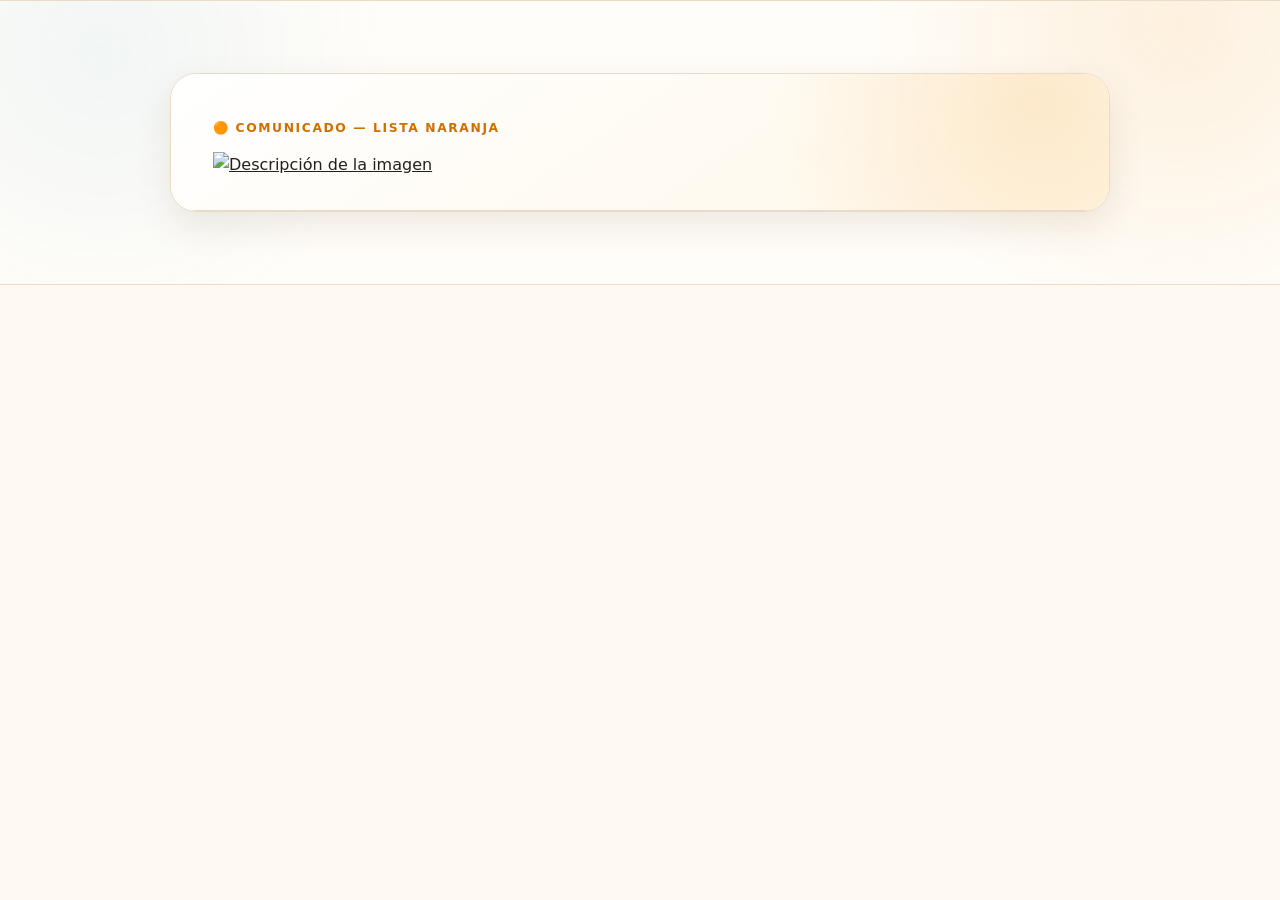
==== commit 9ca8a0bb: "Update index.html" ====
--- a/index.html
+++ b/index.html
@@ -5,7 +5,7 @@
   <meta charset="utf-8" />
   <meta name="viewport" content="width=device-width, initial-scale=1" />
   <meta name="description" content="Lista Naranja — Integración y Comunidad. Propuestas de acompañamiento estudiantil para IFTS 28." />
-  <title>Lista Naranja | Integración y Comunidad</title>
+  <title></title>
   <link rel="stylesheet" href="styles.css" />
 </head>
 <body class="home-page">
@@ -16,100 +16,13 @@
         <article class="statement-card">
           <header class="statement-header">
             <span class="eyebrow">🟠 Comunicado — Lista Naranja</span>
-            <h2 id="comunicado-titulo">¿ROBO DE IDENTIDAD? ¿APROPIACIÓN? ¿CENSURA?</h2>
-            <p class="statement-question">¿ESTO ES LO QUE ENTIENDEN POR DEMOCRACIA?</p>
+            <a href="https://www.youtube.com/watch?v=oHg5SJYRHA0" target="_blank">
+              <img src="https://images7.memedroid.com/images/UPLOADED880/60c0eb2f79aca.jpeg" alt="Descripción de la imagen">
+            </a>
           </header>
-
-          <div class="statement-body">
-            <p>A todo el estudiantado del <strong>IFTS 28</strong>:</p>
-
-            <p>Lo que está sucediendo ya no puede ser presentado como una simple diferencia interna.</p>
-
-            <p>Desde la <strong>Lista Naranja</strong> denunciamos una situación que consideramos gravísima: <strong>personas que integran la misma lista que hoy pretenden seguir representando al estudiantado están intentando apropiarse de espacios, canales y trabajos que fueron construidos colectivamente</strong>, mientras al mismo tiempo se eliminan voces y publicaciones fundamentales para la participación democrática.</p>
-
-            <p><strong>Sí: hablamos de un verdadero ROBO DE IDENTIDAD.</strong></p>
-
-            <p>Porque no se trata solamente de una cuenta de Instagram, una publicación o un permiso de administración.</p>
-
-            <p>Se trata de <strong>borrar el trabajo de quienes construyeron este espacio, apropiarse de una identidad que no les pertenece y silenciar a quienes tienen una voz diferente.</strong></p>
-
-            <section class="statement-alert" aria-labelledby="comunicado-censura">
-              <h3 id="comunicado-censura">CENSURA</h3>
-              <p>Se eliminaron publicaciones vinculadas a cuestiones fundamentales de la vida institucional y democrática del IFTS 28, incluyendo la difusión de espacios esenciales como el <strong>Consejo de Convivencia</strong>.</p>
-              <p><strong>¿Desde cuándo informar a los estudiantes es censurable?</strong></p>
-              <p><strong>¿Desde cuándo borrar información es una forma de construir democracia?</strong></p>
-            </section>
-
-            <section class="statement-alert" aria-labelledby="comunicado-apropiacion">
-              <h3 id="comunicado-apropiacion">APROPIACIÓN DE CANALES</h3>
-              <p>También se retiraron accesos y permisos de administración de plataformas y redes sociales —incluido el Instagram de la lista— que fueron <strong>creadas, diseñadas, administradas y sostenidas con trabajo, tiempo y esfuerzo personal</strong>.</p>
-              <p>No hablamos de algo que apareció de la nada.</p>
-              <p>Hablamos de <strong>trabajo concreto, contenido concreto y personas concretas que pusieron horas para construir un espacio para todos.</strong></p>
-              <p>Y ahora pretenden quedarse con ese espacio mientras eliminan a quienes lo construyeron.</p>
-              <p><strong>¿Qué clase de democracia necesita borrar al otro para poder existir?</strong></p>
-            </section>
-
-            <section class="statement-alert" aria-labelledby="comunicado-no-callamos">
-              <h3 id="comunicado-no-callamos">NO NOS VAMOS A CALLAR</h3>
-              <p>La contradicción es evidente.</p>
-              <p>Mientras se habla de unidad, integración y participación, en los hechos se eliminan publicaciones, se restringen accesos y se intenta dejar afuera a quienes piensan distinto.</p>
-              <p><strong>Eso no es pluralidad.</strong></p>
-              <p><strong>Eso no es participación.</strong></p>
-              <p><strong>Eso no es transparencia.</strong></p>
-              <p>Y, desde nuestra perspectiva, <strong>tampoco representa los valores democráticos que debería defender cualquier espacio de representación estudiantil.</strong></p>
-            </section>
-
-            <p>Nosotros no necesitamos borrar el trabajo de nadie.</p>
-            <p>No necesitamos apropiarnos de lo que construyó otro.</p>
-            <p>No necesitamos cerrar canales para evitar el debate.</p>
-
-            <p><strong>Nuestras ideas están a la vista. Nuestro trabajo está a la vista. Nuestras propuestas están a la vista.</strong></p>
-
-            <p>Y también está a la vista quiénes estuvieron trabajando para construir este proyecto.</p>
-
-            <p>Nuestro compromiso con el <strong>IFTS 28</strong> sigue intacto.</p>
-
-            <p>Con los estudiantes de <strong>Pedagogía Social, Recursos Humanos e Higiene y Seguridad</strong>.</p>
-
-            <p>Con cada estudiante trabajador que necesita respuestas.</p>
-
-            <p>Con quienes todos los días hacen un esfuerzo enorme para estudiar, trabajar y sostener su formación.</p>
-
-            <p>Por eso vamos a seguir defendiendo una institución <strong>pública, participativa, plural y democrática</strong>.</p>
-
-            <p>Porque un Centro de Estudiantes no puede convertirse en propiedad de unos pocos.</p>
-
-            <p><strong>El Centro de Estudiantes pertenece a los estudiantes.</strong></p>
-
-            <p>Y ningún grupo tiene derecho a apropiarse de su identidad, borrar su historia o silenciar las voces que no le resultan cómodas.</p>
-
-            <div class="statement-slogans" aria-label="Mensajes principales del comunicado">
-              <p>* <strong>NO NOS VAN A BORRAR.</strong></p>
-              <p>* <strong>NO VAN A BORRAR NUESTRO TRABAJO.</strong></p>
-              <p>* <strong>NO VAN A BORRAR NUESTRAS IDEAS.</strong></p>
-              <p>* <strong>Y MUCHO MENOS VAN A BORRAR EL DERECHO DE LOS ESTUDIANTES A PARTICIPAR Y A SER ESCUCHADOS.</strong></p>
-            </div>
-
-            <p>A todos los estudiantes y colaboradores que confiaron, aportaron y pusieron su granito de arena: <strong>GRACIAS.</strong></p>
-
-            <p>Esto no se construyó con una cuenta de Instagram.</p>
-
-            <p>Se construyó con <strong>trabajo, ideas, propuestas y participación.</strong></p>
-
-            <p>Y eso no se puede borrar con un botón.</p>
-
-            <div class="statement-signature">
-              <strong>LISTA NARANJA 🟠</strong>
-              <span>Por un Centro de Estudiantes realmente democrático.</span>
-            </div>
-          </div>
         </article>
       </div>
     </section>
   </main>
-
-  <footer>
-    <div class="wrap">Lista Naranja · Integración y Comunidad · IFTS 28</div>
-  </footer>
 </body>
 </html>
--- a/styles.css
+++ b/styles.css
@@ -26,6 +26,7 @@
   box-sizing: border-box;
 }
 
+
 html {
   scroll-behavior: smooth;
   scroll-padding-top: calc(var(--header-height) + 18px);
